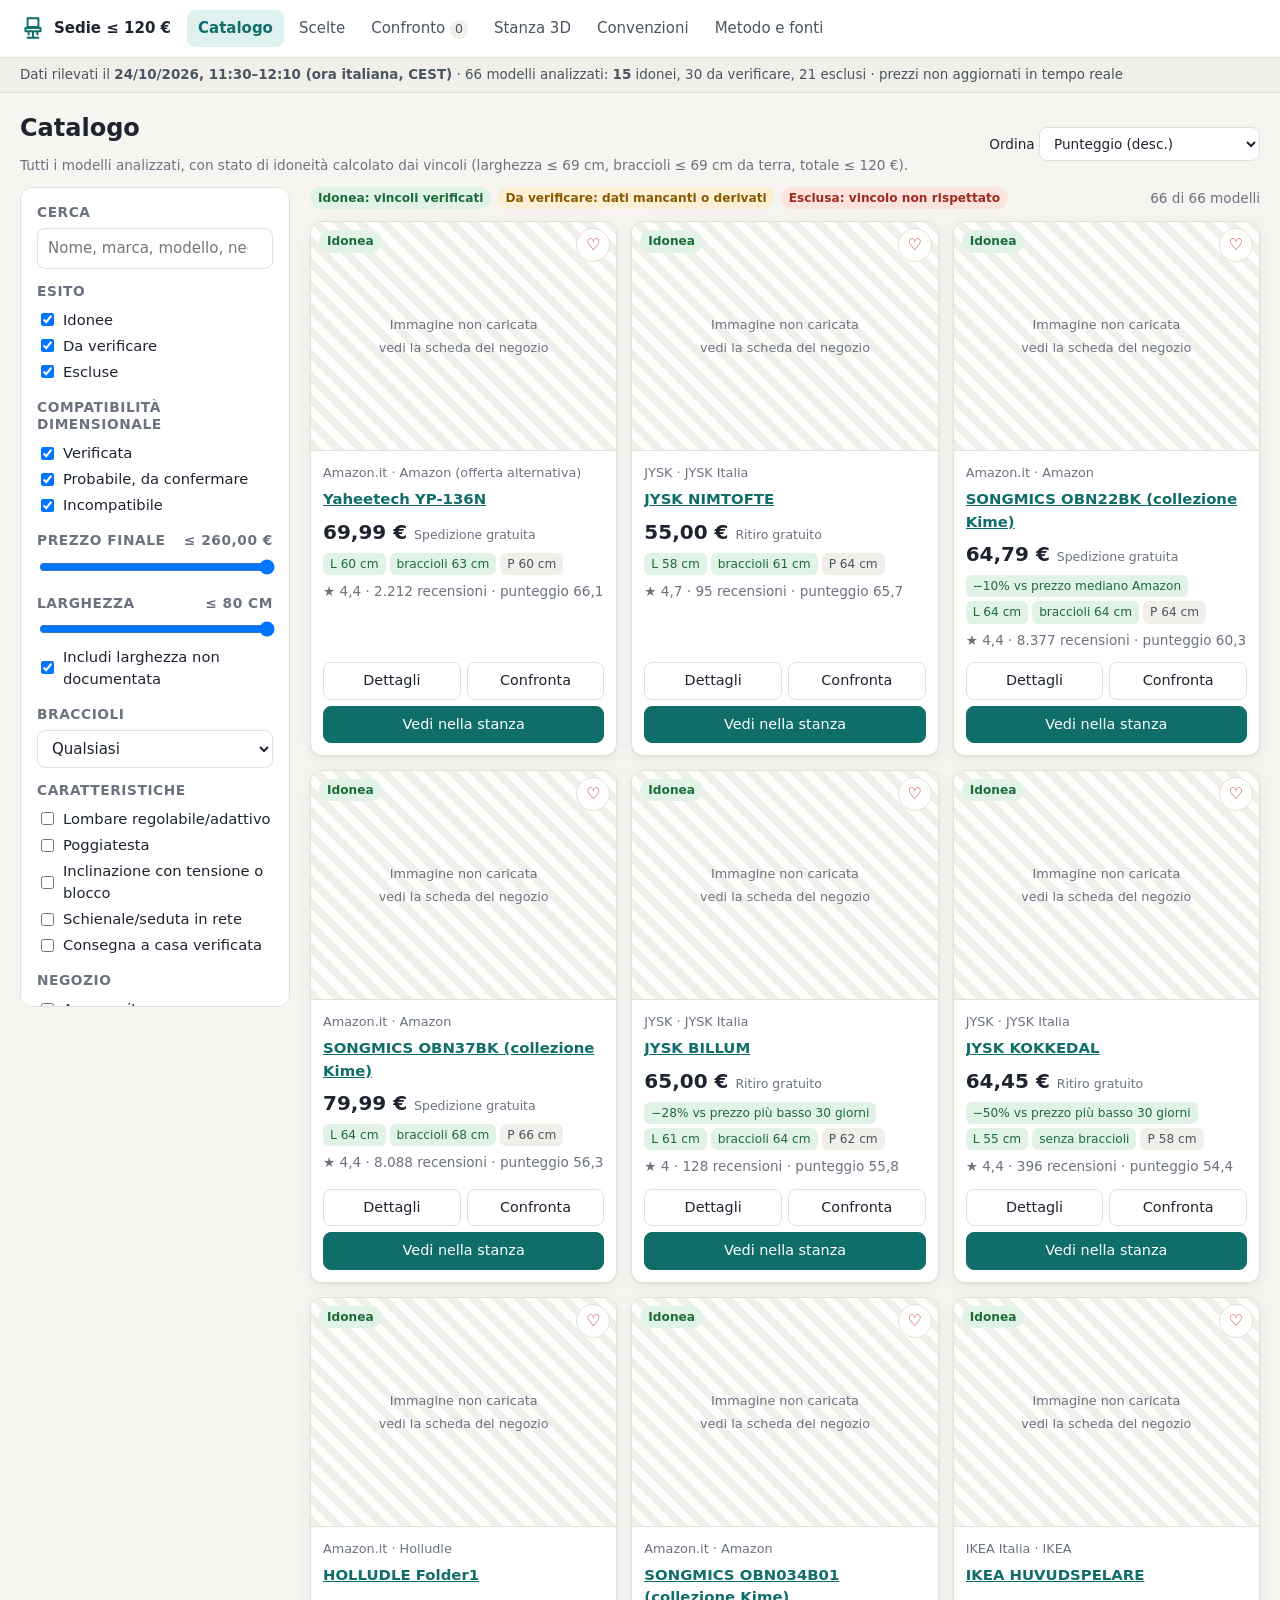
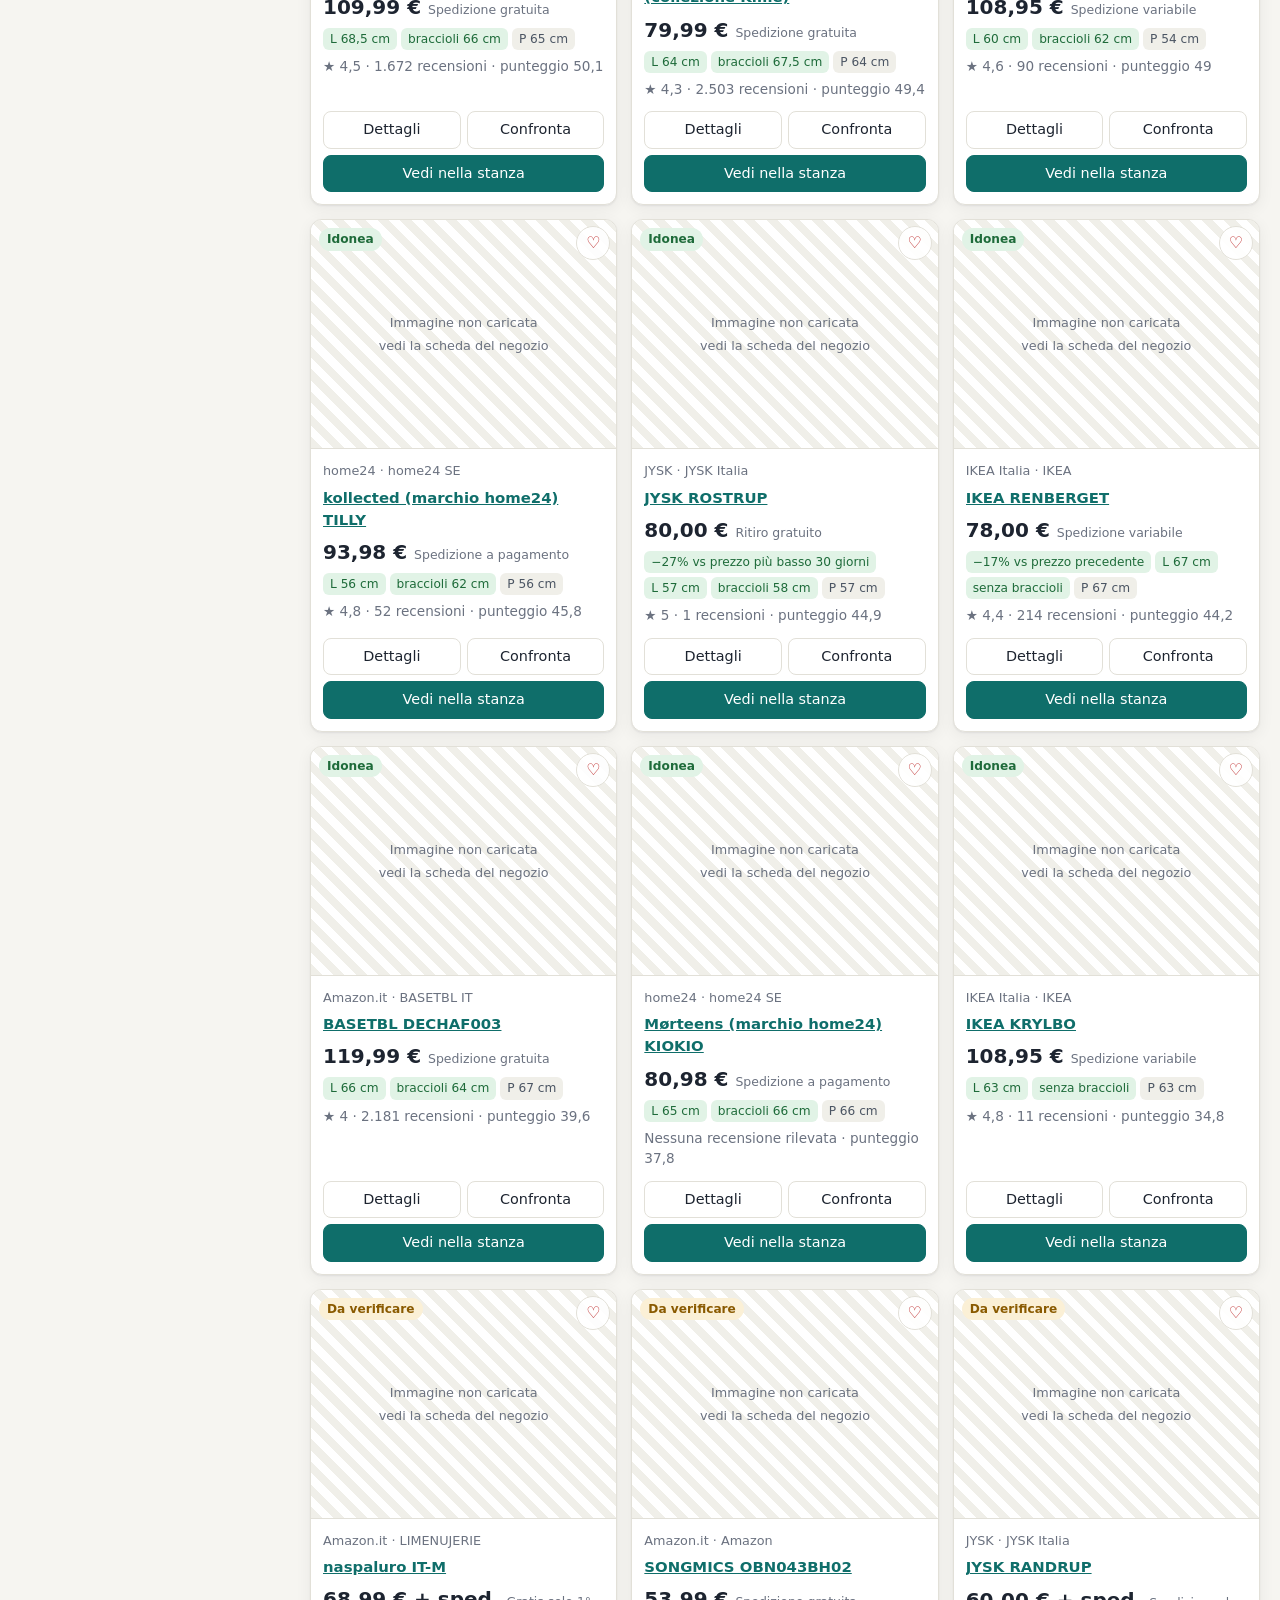
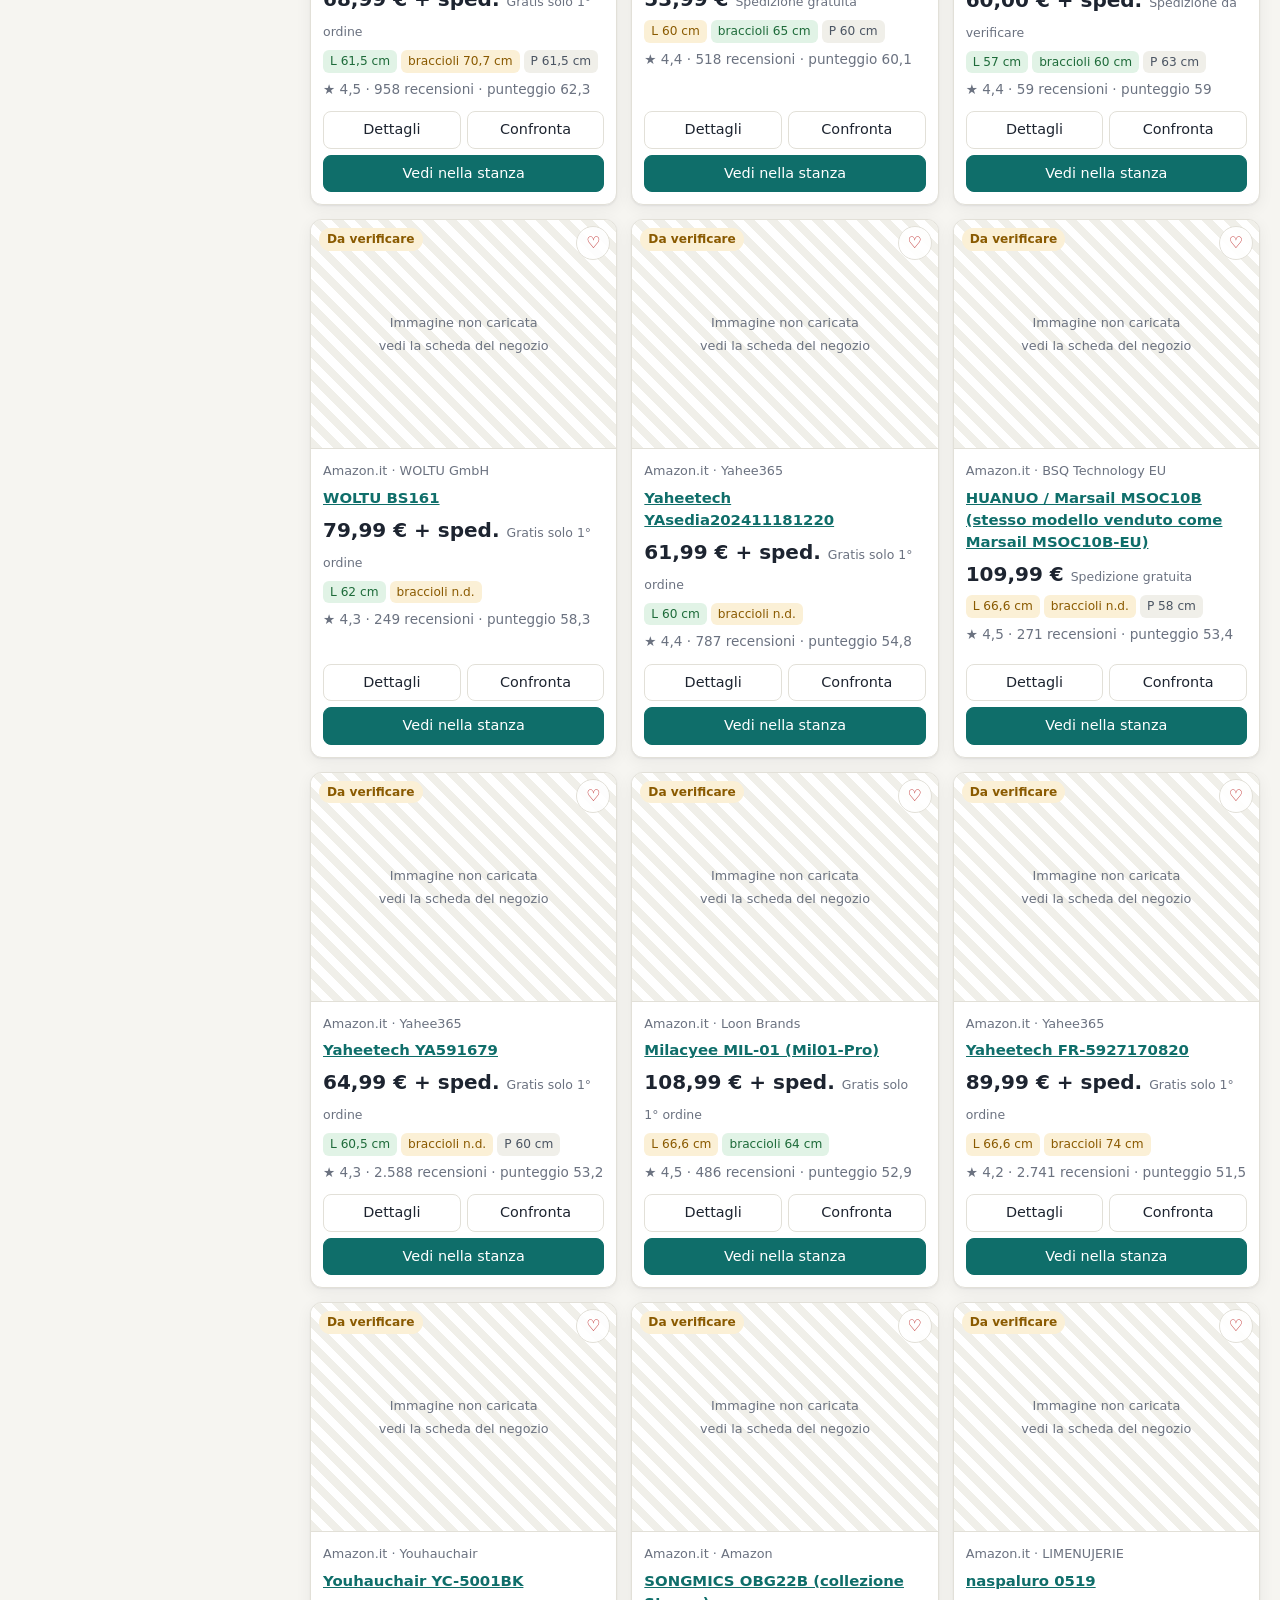
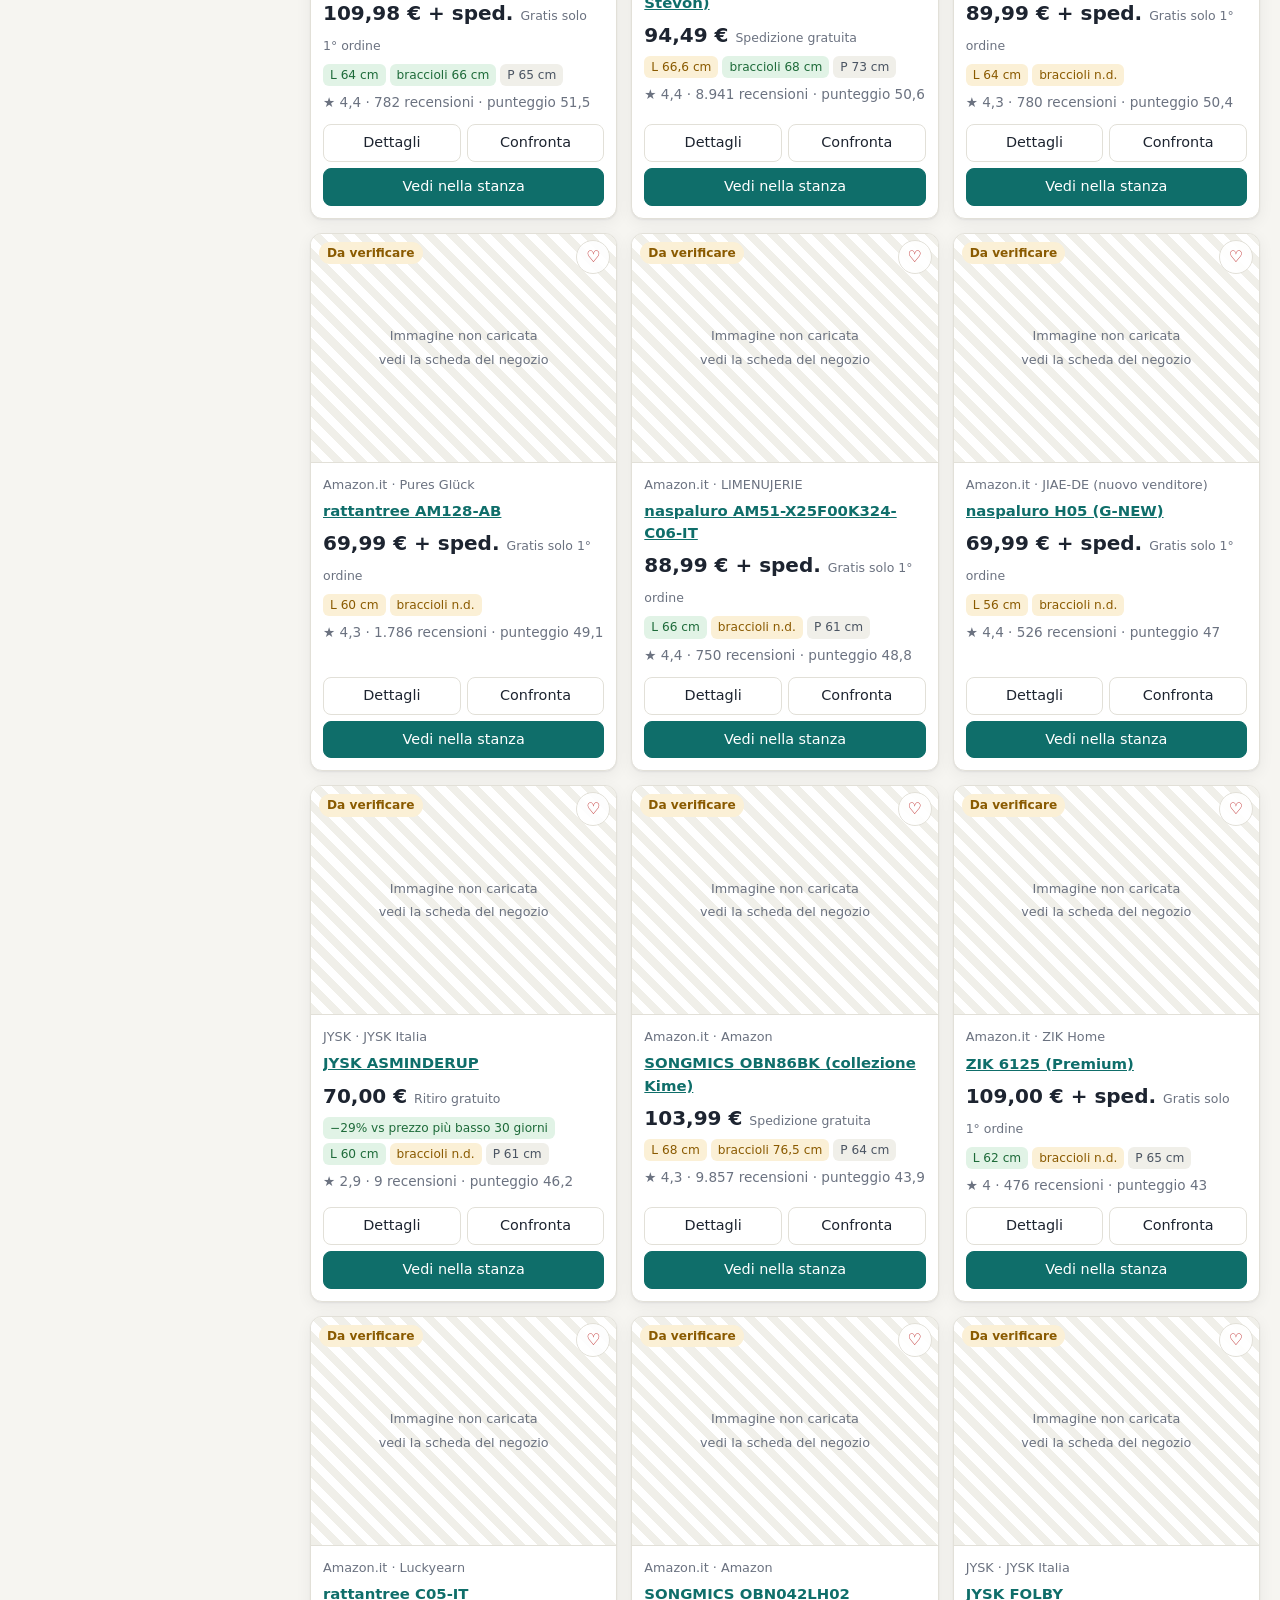
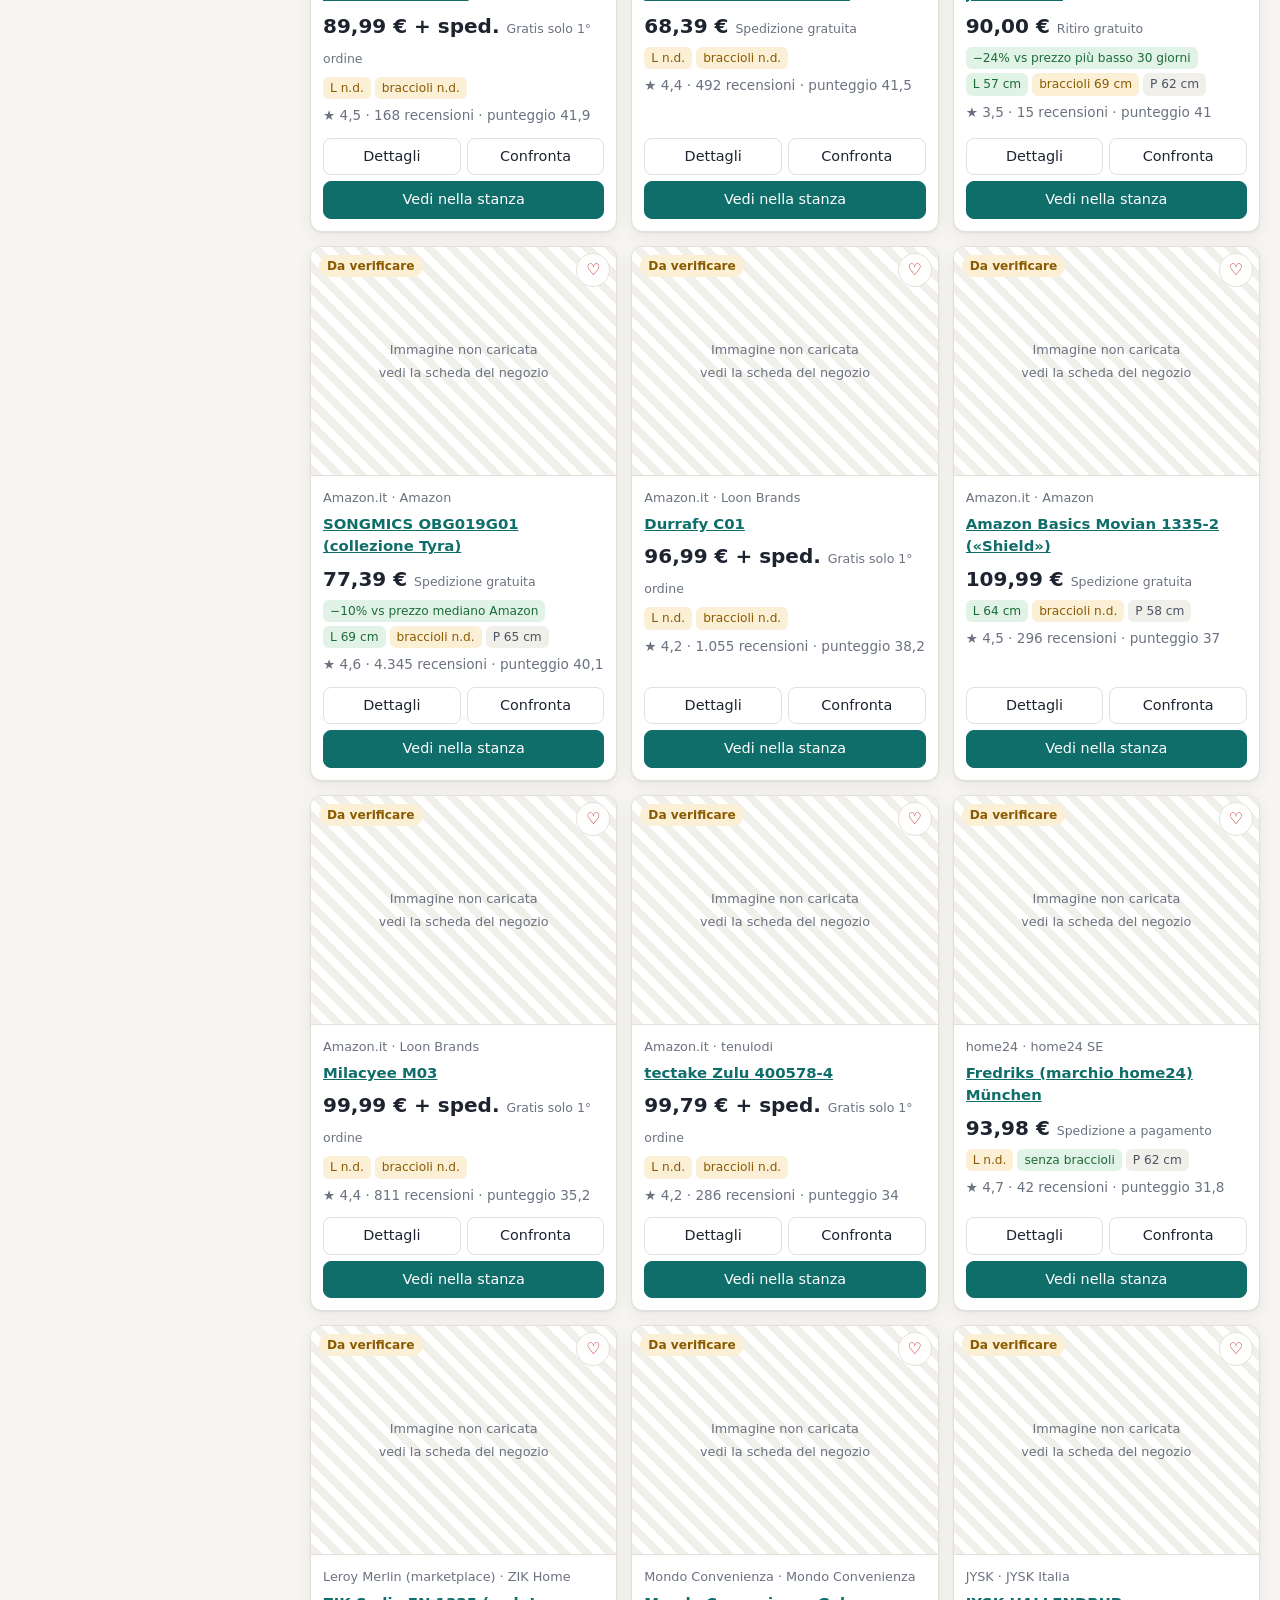
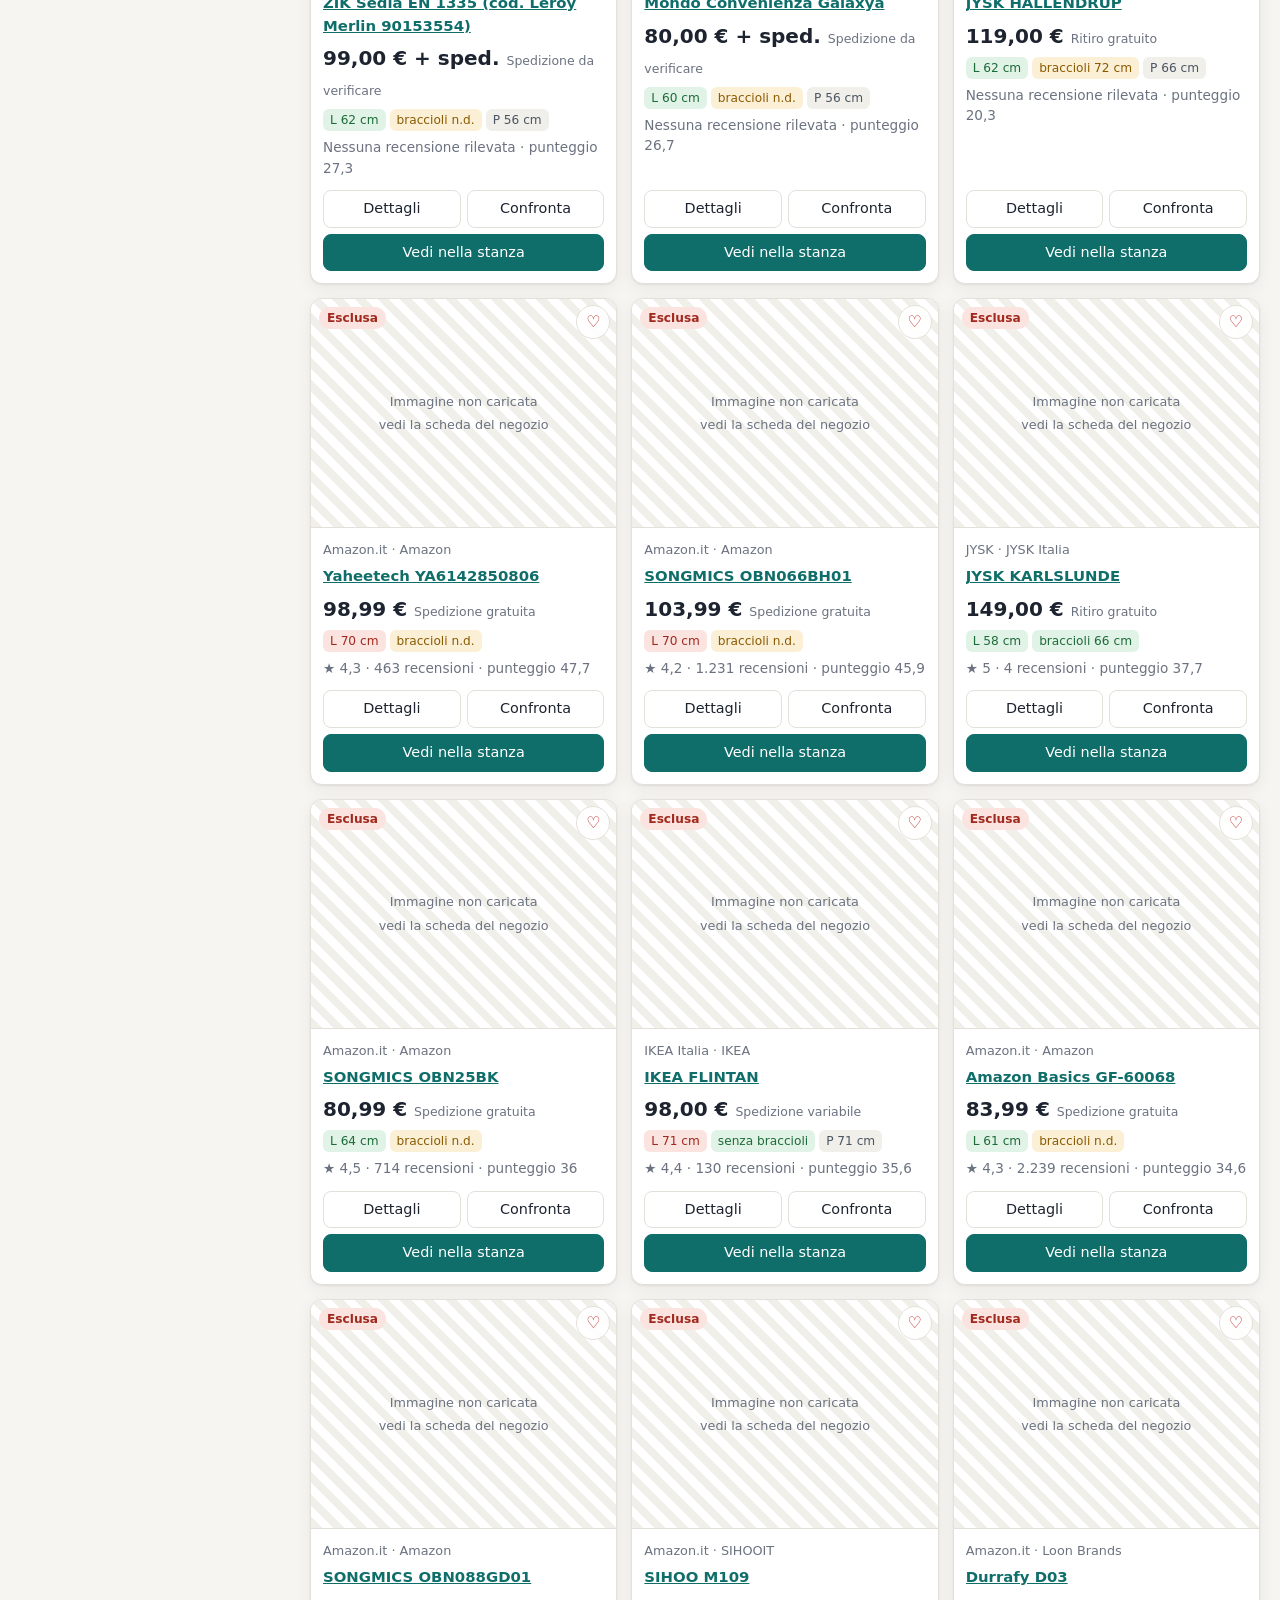
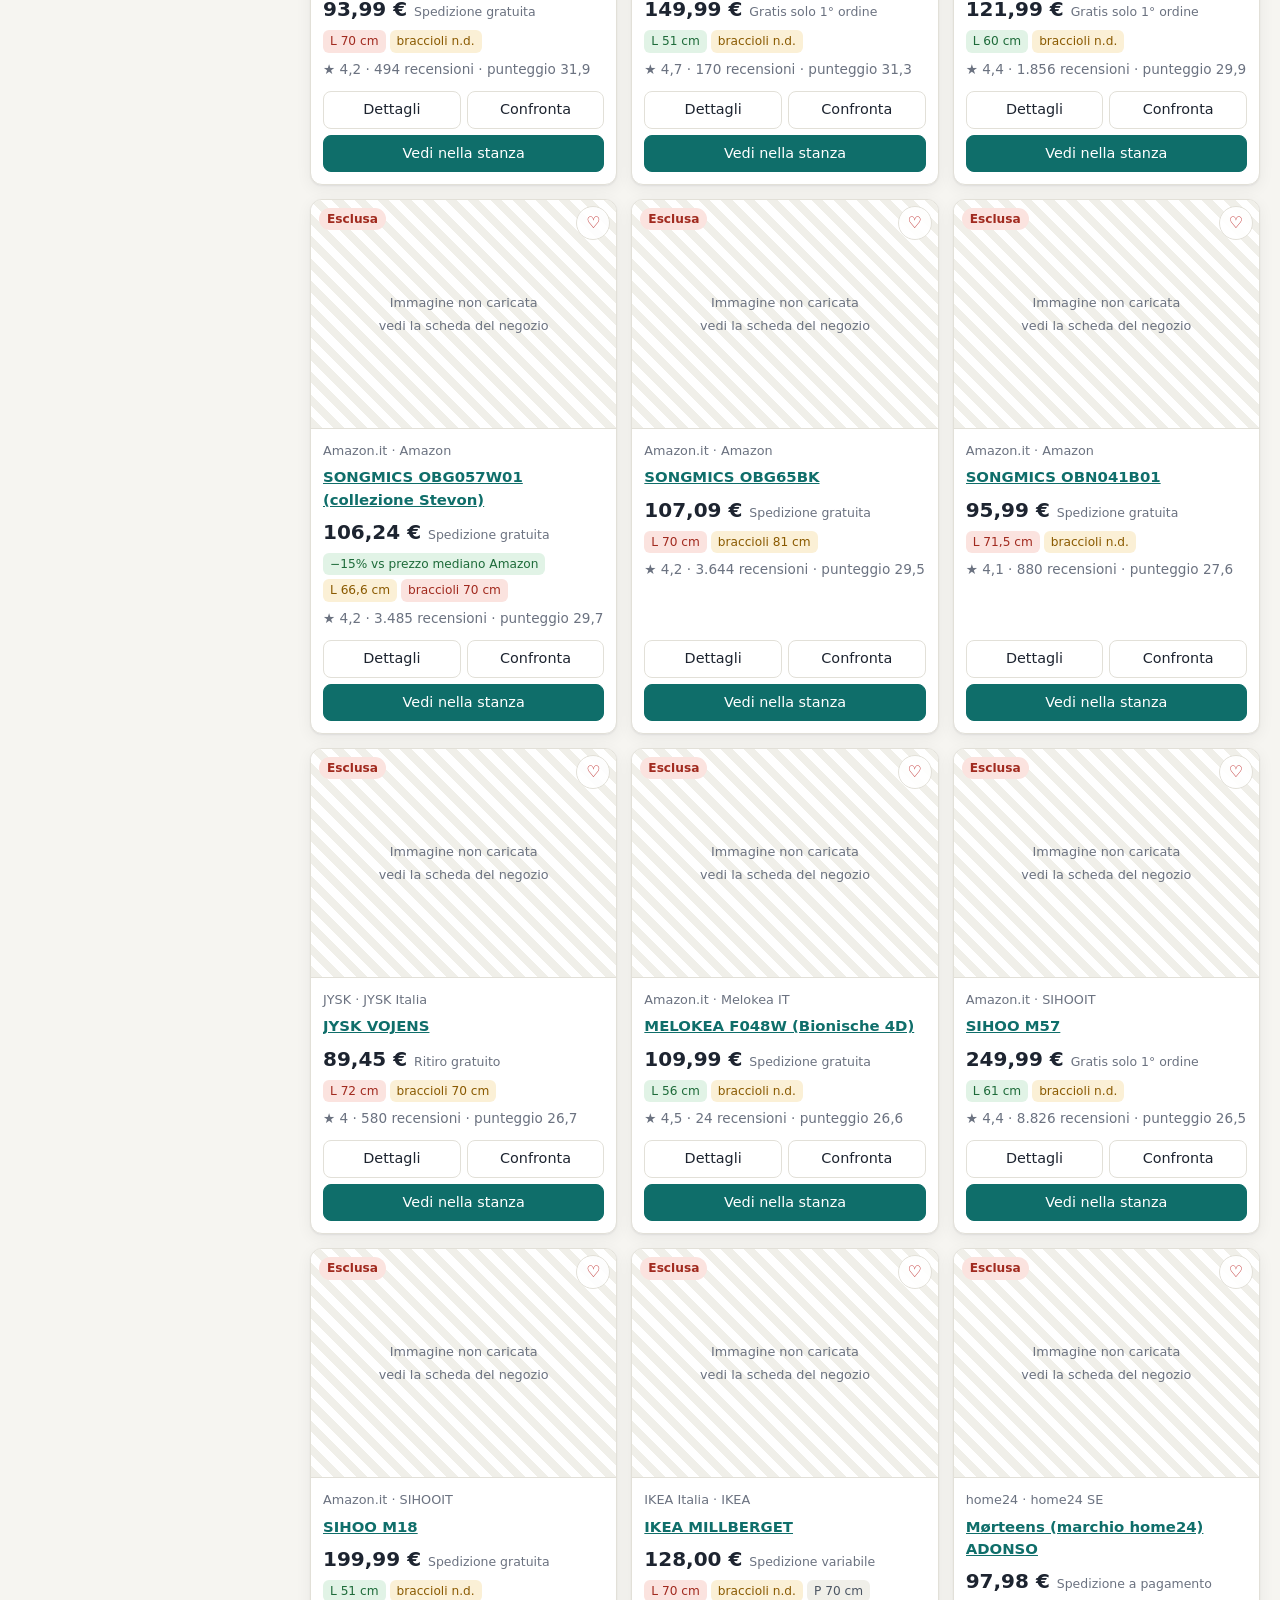
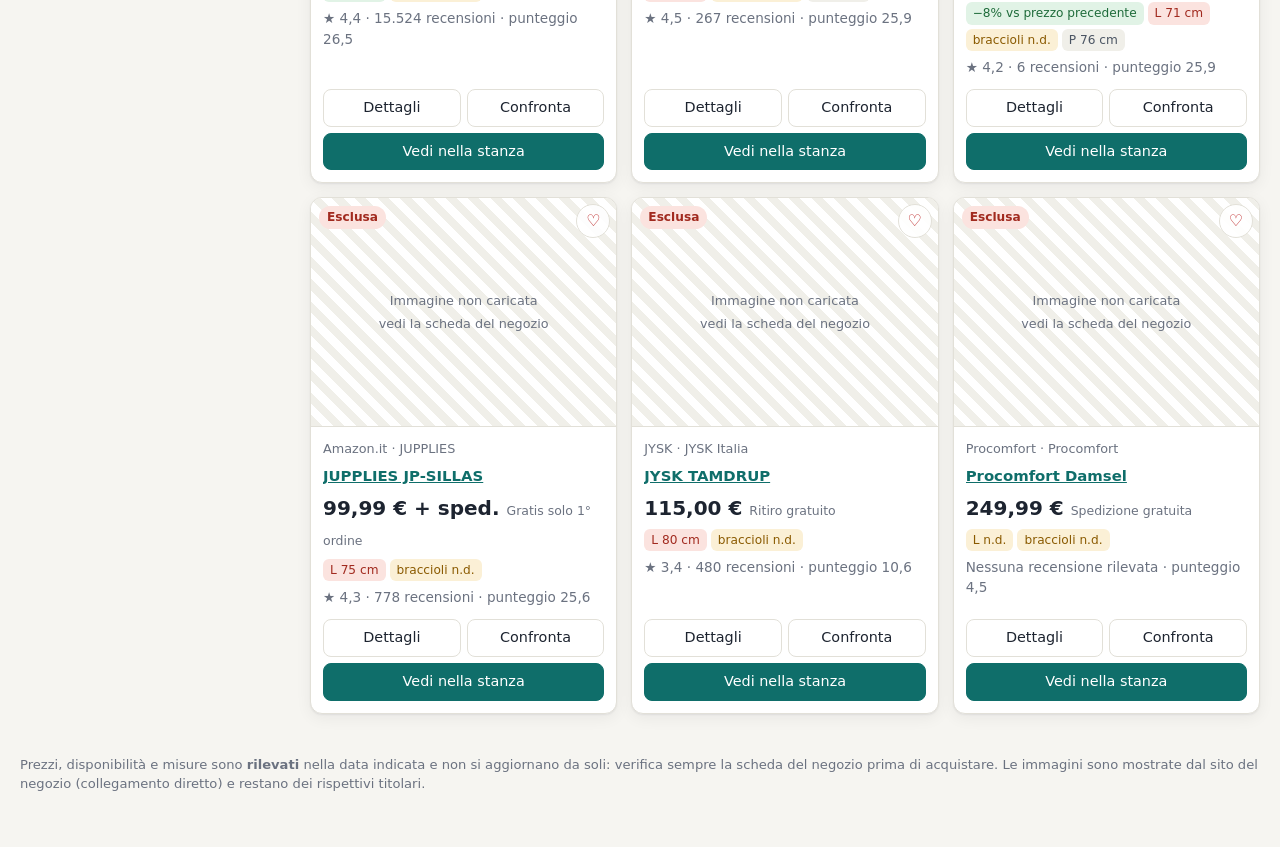
==== Sedie-120.html @ 0fab34e7 "Ricostruisce i sorgenti dal file unico Sedie-120.html Il repository era vuoto: codice (js/), dati (d" ====
<!doctype html>
<html lang="it">
<head>
  <meta charset="utf-8">
  <meta name="viewport" content="width=device-width, initial-scale=1">
  <title>Sedie entro 120 € — confronto e stanza 3D</title>
  <meta name="description" content="Catalogo verificato di sedie da lavoro entro 120 € con vincoli di ingombro, confronto e visualizzazione 3D della postazione.">
  <meta name="referrer" content="no-referrer">
  <style>
:root {
  --bg: #f6f5f1;
  --surface: #ffffff;
  --surface-2: #f0efe9;
  --ink: #1d2430;
  --ink-2: #4b5563;
  --ink-3: #6b7280;
  --line: #e2e0d8;
  --accent: #0f6e6a;
  --accent-ink: #ffffff;
  --accent-soft: #dff1ef;
  --ok: #1e6b3a;
  --ok-soft: #e1f3e6;
  --warn: #8a5a00;
  --warn-soft: #fbf0d6;
  --bad: #a12a1f;
  --bad-soft: #fbe3df;
  --shadow: 0 1px 2px rgba(20, 24, 32, .06), 0 4px 16px rgba(20, 24, 32, .06);
  --radius: 12px;
  color-scheme: light;
}
@media (prefers-color-scheme: dark) {
  :root {
    --bg: #14171c; --surface: #1c2027; --surface-2: #232832; --ink: #e8eaee; --ink-2: #c3c8d1; --ink-3: #9aa1ad;
    --line: #2f3540; --accent: #3fb8b1; --accent-ink: #062523; --accent-soft: #163634;
    --ok: #6fd294; --ok-soft: #173826; --warn: #f0c060; --warn-soft: #3a2f14; --bad: #ff8a7a; --bad-soft: #3d1d19;
    --shadow: 0 1px 2px rgba(0,0,0,.3), 0 4px 16px rgba(0,0,0,.25);
    color-scheme: dark;
  }
}
* { box-sizing: border-box; }
html { -webkit-text-size-adjust: 100%; }
body { margin: 0; font: 15px/1.5 system-ui, -apple-system, "Segoe UI", Roboto, sans-serif; background: var(--bg); color: var(--ink); }
a { color: var(--accent); }
img { max-width: 100%; }
button, input, select { font: inherit; color: inherit; }
h1, h2, h3 { line-height: 1.25; margin: 0 0 .5em; }
h1 { font-size: 1.5rem; } h2 { font-size: 1.2rem; } h3 { font-size: 1.02rem; }
.muted { color: var(--ink-3); } .small { font-size: .85rem; } .nowrap { white-space: nowrap; }
.loading { padding: 40px; text-align: center; color: var(--ink-3); }

.topbar { position: sticky; top: 0; z-index: 30; display: flex; align-items: center; gap: 16px; padding: 10px 20px; background: var(--surface); border-bottom: 1px solid var(--line); }
.brand { display: flex; align-items: center; gap: 8px; font-weight: 700; color: var(--ink); text-decoration: none; white-space: nowrap; }
.brand svg { width: 26px; height: 26px; color: var(--accent); }
.mainnav { display: flex; gap: 4px; overflow-x: auto; scrollbar-width: none; }
.mainnav::-webkit-scrollbar { display: none; }
.mainnav a { padding: 7px 11px; border-radius: 8px; text-decoration: none; color: var(--ink-2); white-space: nowrap; }
.mainnav a.active { background: var(--accent-soft); color: var(--accent); font-weight: 600; }
.pill { display: inline-block; min-width: 1.4em; padding: 0 .4em; border-radius: 999px; background: var(--surface-2); font-size: .78rem; text-align: center; }
.databar { padding: 7px 20px; font-size: .84rem; color: var(--ink-2); background: var(--surface-2); border-bottom: 1px solid var(--line); }
main { max-width: 1320px; margin: 0 auto; padding: 20px; outline: none; }
.footer { max-width: 1320px; margin: 0 auto; padding: 8px 20px 40px; font-size: .82rem; color: var(--ink-3); }

.btn { display: inline-flex; align-items: center; justify-content: center; gap: 6px; padding: 7px 12px; border-radius: 8px; border: 1px solid var(--line); background: var(--surface); cursor: pointer; text-decoration: none; color: var(--ink); font-size: .9rem; min-height: 36px; }
.btn:hover { border-color: var(--ink-3); }
.btn.primary { background: var(--accent); color: var(--accent-ink); border-color: var(--accent); }
.btn.on { background: var(--accent-soft); color: var(--accent); border-color: var(--accent); }
.btn.icon { padding: 7px 9px; }
.btn[disabled] { opacity: .5; cursor: not-allowed; }
.btn-row { display: flex; flex-wrap: wrap; gap: 6px; }

.badge { display: inline-flex; align-items: center; gap: 4px; padding: 2px 8px; border-radius: 999px; font-size: .76rem; font-weight: 600; white-space: nowrap; }
.badge.idonea, .badge.ok, .badge.verificata { background: var(--ok-soft); color: var(--ok); }
.badge.da-verificare, .badge.warn, .badge.probabile { background: var(--warn-soft); color: var(--warn); }
.badge.esclusa, .badge.bad, .badge.incompatibile { background: var(--bad-soft); color: var(--bad); }
.badge.neutral { background: var(--surface-2); color: var(--ink-2); }

.card { background: var(--surface); border: 1px solid var(--line); border-radius: var(--radius); box-shadow: var(--shadow); }
.panel { background: var(--surface); border: 1px solid var(--line); border-radius: var(--radius); padding: 16px; }
.panel + .panel { margin-top: 14px; }

/* Catalogo */
.catalog { display: grid; grid-template-columns: 270px 1fr; gap: 20px; align-items: start; }
.filters { position: sticky; top: 64px; max-height: calc(100vh - 80px); overflow: auto; }
.filters h3 { margin-top: 14px; font-size: .86rem; text-transform: uppercase; letter-spacing: .04em; color: var(--ink-3); }
.filters h3:first-child { margin-top: 0; }
.filters label { display: flex; align-items: center; gap: 6px; padding: 2px 0; font-size: .92rem; cursor: pointer; }
.filters input[type=search], .filters select { width: 100%; padding: 8px 10px; border: 1px solid var(--line); border-radius: 8px; background: var(--surface); }
.filters input[type=range] { width: 100%; }
.filters .rangeval { float: right; font-weight: 600; }
.toolbar { display: flex; flex-wrap: wrap; gap: 10px; align-items: center; justify-content: space-between; margin-bottom: 12px; }
.toolbar select { padding: 7px 10px; border-radius: 8px; border: 1px solid var(--line); background: var(--surface); }
.legend { display: flex; flex-wrap: wrap; gap: 6px; }
.grid { display: grid; grid-template-columns: repeat(auto-fill, minmax(250px, 1fr)); gap: 14px; }
.chair-card { display: flex; flex-direction: column; overflow: hidden; }
.chair-card .thumb { position: relative; aspect-ratio: 4/3; background: #fff; display: flex; align-items: center; justify-content: center; border-bottom: 1px solid var(--line); }
.chair-card .thumb img { width: 100%; height: 100%; object-fit: contain; padding: 8px; }
.chair-card .thumb .badge { position: absolute; top: 8px; left: 8px; }
.chair-card .thumb .fav { position: absolute; top: 6px; right: 6px; background: rgba(255,255,255,.9); border: 1px solid var(--line); border-radius: 999px; width: 34px; height: 34px; cursor: pointer; font-size: 1rem; color: #b91c1c; }
.chair-card .body { padding: 12px; display: flex; flex-direction: column; gap: 6px; flex: 1; }
.chair-card .name { font-weight: 600; font-size: .93rem; display: -webkit-box; -webkit-line-clamp: 3; -webkit-box-orient: vertical; overflow: hidden; }
.chair-card .store { font-size: .8rem; color: var(--ink-3); }
.price { font-size: 1.25rem; font-weight: 700; }
.price small { font-size: .78rem; font-weight: 500; color: var(--ink-3); }
.chips { display: flex; flex-wrap: wrap; gap: 4px; }
.chip { font-size: .76rem; padding: 2px 7px; border-radius: 6px; background: var(--surface-2); color: var(--ink-2); white-space: nowrap; }
.chip.ok { background: var(--ok-soft); color: var(--ok); } .chip.warn { background: var(--warn-soft); color: var(--warn); } .chip.bad { background: var(--bad-soft); color: var(--bad); }
.chair-card .actions { margin-top: auto; padding-top: 6px; display: grid; grid-template-columns: 1fr 1fr; gap: 6px; }
.placeholder-img { width: 100%; height: 100%; display: flex; flex-direction: column; align-items: center; justify-content: center; gap: 4px; color: var(--ink-3); font-size: .8rem; text-align: center; padding: 10px; background: repeating-linear-gradient(45deg, var(--surface-2), var(--surface-2) 8px, var(--surface) 8px, var(--surface) 16px); }
.empty { padding: 40px; text-align: center; color: var(--ink-3); }
.filter-toggle { display: none; }

/* Scheda */
.detail { display: grid; grid-template-columns: 360px 1fr; gap: 20px; align-items: start; }
.detail .hero { background: #fff; border-radius: var(--radius); border: 1px solid var(--line); aspect-ratio: 1; display: flex; align-items: center; justify-content: center; overflow: hidden; }
.detail .hero img { width: 100%; height: 100%; object-fit: contain; padding: 14px; }
.kv { display: grid; grid-template-columns: minmax(130px, 38%) 1fr; gap: 6px 14px; margin: 0; }
.kv dt { color: var(--ink-3); font-size: .88rem; }
.kv dd { margin: 0; }
.calc { font-size: .84rem; color: var(--ink-2); background: var(--surface-2); padding: 6px 8px; border-radius: 6px; margin-top: 4px; }
ul.tight { margin: 4px 0; padding-left: 18px; } ul.tight li { margin: 2px 0; }
.two { display: grid; grid-template-columns: 1fr 1fr; gap: 14px; }
.breadcrumb { margin-bottom: 10px; font-size: .9rem; }

/* Confronto */
.compare-wrap { overflow-x: auto; }
table.compare { border-collapse: collapse; width: 100%; min-width: 640px; background: var(--surface); border-radius: var(--radius); overflow: hidden; }
table.compare th, table.compare td { border-bottom: 1px solid var(--line); padding: 8px 10px; text-align: left; vertical-align: top; font-size: .9rem; }
table.compare th { width: 170px; color: var(--ink-3); font-weight: 500; background: var(--surface-2); position: sticky; left: 0; }
table.compare td.best { background: var(--ok-soft); font-weight: 600; }
table.compare img { height: 110px; object-fit: contain; background: #fff; border-radius: 8px; }

/* Scelte */
.picks { display: grid; grid-template-columns: repeat(auto-fill, minmax(300px, 1fr)); gap: 14px; }
.pick { padding: 14px; display: flex; gap: 12px; }
.pick img, .pick .placeholder-img { width: 96px; height: 96px; object-fit: contain; background: #fff; border-radius: 8px; flex: none; }
.pick .kicker { font-size: .78rem; text-transform: uppercase; letter-spacing: .05em; color: var(--accent); font-weight: 700; }

/* Metodo */
.weights label { display: grid; grid-template-columns: 1fr 160px 36px; align-items: center; gap: 10px; padding: 4px 0; }
.prose { max-width: 860px; }
.prose p, .prose li { color: var(--ink-2); }

/* Stanza */
.room { display: grid; grid-template-columns: 1fr 340px; gap: 16px; align-items: start; }
.viewer { position: relative; background: var(--surface); border: 1px solid var(--line); border-radius: var(--radius); overflow: hidden; height: min(72vh, 680px); }
.viewer canvas { display: block; }
.viewbar { margin-bottom: 8px; }
.chairpick { flex: 1 1 320px; min-width: 0; max-width: 520px; }
.chairpick select { display: block; width: 100%; max-width: 100%; padding: 8px; border-radius: 8px; border: 1px solid var(--line); background: var(--surface); margin-top: 2px; }
.viewer .label3d { font: 600 12px/1.2 system-ui, sans-serif; color: #102a43; background: rgba(255,255,255,.88); border: 1px solid #c9d2dc; padding: 2px 6px; border-radius: 6px; white-space: nowrap; pointer-events: none; }
.viewer .label3d.bad { color: #a12a1f; border-color: #e7a59c; }
.viewer .label3d.ok { color: #1e6b3a; border-color: #9fd3b1; }
.controls .row { display: grid; grid-template-columns: 1fr auto; align-items: center; gap: 4px 8px; margin: 8px 0; }
.controls .row input[type=range] { grid-column: 1 / -1; width: 100%; }
.controls select { width: 100%; padding: 8px; border-radius: 8px; border: 1px solid var(--line); background: var(--surface); }
.checks { list-style: none; padding: 0; margin: 6px 0; }
.checks li { padding: 6px 8px; border-radius: 8px; margin: 4px 0; font-size: .88rem; }
.checks li.ok { background: var(--ok-soft); } .checks li.ko { background: var(--bad-soft); } .checks li.warn { background: var(--warn-soft); }
.tag { font-size: .7rem; padding: 1px 6px; border-radius: 6px; background: var(--surface-2); color: var(--ink-3); margin-left: 6px; }
.tag.fornito { background: var(--ok-soft); color: var(--ok); } .tag.derivato { background: var(--accent-soft); color: var(--accent); } .tag.stimato, .tag.ipotesi { background: var(--warn-soft); color: var(--warn); }
.param { display: grid; grid-template-columns: 1fr 74px; gap: 6px; align-items: center; margin: 6px 0; font-size: .86rem; }
.param input { width: 100%; padding: 4px 6px; border: 1px solid var(--line); border-radius: 6px; background: var(--surface); }
details > summary { cursor: pointer; font-weight: 600; }
svg.schema { width: 100%; height: auto; max-height: 100%; background: #fbfaf7; border-radius: 8px; }

@media (max-width: 980px) {
  .catalog { grid-template-columns: 1fr; }
  .filters { position: static; max-height: none; display: none; }
  .filters.open { display: block; }
  .filter-toggle { display: inline-flex; }
  .detail { grid-template-columns: 1fr; }
  .detail .hero { max-width: 420px; }
  .room { grid-template-columns: 1fr; }
  .viewer { height: 58vh; }
}
@media (max-width: 640px) {
  .viewbar .btn { padding: 5px 9px; min-height: 32px; font-size: .84rem; }
  main { padding: 14px 16px; }
  .topbar { flex-direction: column; align-items: stretch; gap: 6px; padding: 8px 16px; }
  .databar { padding: 6px 16px; }
  .two { grid-template-columns: 1fr; }
  .grid { grid-template-columns: 1fr 1fr; gap: 10px; }
  .chair-card .actions { grid-template-columns: 1fr; }
  .weights label { grid-template-columns: 1fr 1fr 32px; }
  .kv { grid-template-columns: 1fr; gap: 0 0; } .kv dt { margin-top: 6px; }
}
@media (max-width: 420px) { .grid { grid-template-columns: 1fr; } }

</style>
  <script type="importmap">{"imports": {"@app/js/data.js": "[data-uri]", "@app/js/logic/compat.js": "[data-uri]", "@app/js/logic/format.js": "[data-uri]", "@app/js/logic/geometry.js": "[data-uri]", "@app/js/logic/giftcard.js": "[data-uri]", "@app/js/logic/score.js": "[data-uri]", "@app/js/main.js": "[data-uri]", "@app/js/state.js": "[data-uri]", "@app/js/three/scene3d.js": "[data-uri]", "@app/js/ui/catalog.js": "[data-uri]", "@app/js/ui/compare.js": "[data-uri]", "@app/js/ui/conventions.js": "[data-uri]", "@app/js/ui/detail.js": "[data-uri]", "@app/js/ui/dom.js": "[data-uri]", "@app/js/ui/method.js": "[data-uri]", "@app/js/ui/picks.js": "[data-uri]", "@app/js/ui/room.js": "[data-uri]", "@app/js/ui/schematic.js": "[data-uri]", "three": "[data-uri]", "three/addons/OrbitControls.js": "[data-uri]", "three/addons/CSS2DRenderer.js": "[data-uri]"}}</script>
</head>
<body>
  <header class="topbar">
    <a class="brand" href="#/catalogo" aria-label="Catalogo">
      <svg viewBox="0 0 24 24" aria-hidden="true"><path d="M7 3h10v8H7zM5 12h14v3H5zM8 15v3M16 15v3M12 15v5M7 21h10" fill="none" stroke="currentColor" stroke-width="1.8" stroke-linecap="round" stroke-linejoin="round"/></svg>
      <span>Sedie ≤ 120 €</span>
    </a>
    <nav class="mainnav" aria-label="Sezioni">
      <a href="#/catalogo" data-route="catalogo">Catalogo</a>
      <a href="#/scelte" data-route="scelte">Scelte</a>
      <a href="#/confronto" data-route="confronto">Confronto <span class="pill" id="cmp-count">0</span></a>
      <a href="#/stanza" data-route="stanza">Stanza 3D</a>
      <a href="#/convenzioni" data-route="convenzioni">Convenzioni</a>
      <a href="#/metodo" data-route="metodo">Metodo e fonti</a>
    </nav>
  </header>
  <div class="databar" id="databar" role="note"></div>
  <main id="app" tabindex="-1"><p class="loading">Caricamento dei dati…</p></main>
  <footer class="footer">
    <p>Prezzi, disponibilità e misure sono <strong>rilevati</strong> nella data indicata e non si aggiornano da soli: verifica sempre la scheda del negozio prima di acquistare. Le immagini sono mostrate dal sito del negozio (collegamento diretto) e restano dei rispettivi titolari.</p>
  </footer>
  <script>window.__SEDIE_DATA__ = {"catalog": {"title": "Sedie da lavoro entro 120 € — dataset rilevato", "checkedDate": "2026-10-24", "checkWindow": "24/10/2026, 11:30–12:10 (ora italiana, CEST)", "currency": "EUR", "budgetEur": 120, "constraints": {"maxWidthCm": 69, "maxArmHeightCm": 69, "spaceBehindTableCm": 90, "notes": "Vincoli forniti dall'utente. La larghezza include braccioli e base; l'altezza braccioli è da terra nella configurazione in cui la sedia entra sotto il tavolo."}, "files": ["sources/amazon.json", "sources/ikea.json", "sources/jysk.json", "sources/home24.json", "sources/altri.json"], "stores": {"Amazon.it": {"shipping": "Offerte vendute o spedite da Amazon: «Consegna GRATUITA» mostrata in pagina. Offerte di venditori terzi spedite dal venditore: «Consegna GRATUITA … sul tuo primo ordine» (sessione non autenticata); il costo per ordini successivi non è visibile.", "returns": "Offerte Amazon: «Restituibile entro 30 giorni dal ricevimento». Venditori terzi: politica da verificare in scheda.", "priceRefs": "Il prezzo barrato può essere «Prezzo consigliato» (indicato dal produttore/venditore) o «Prezzo mediano» (mediana dei prezzi pagati su Amazon.it esclusi i periodi promozionali)."}, "IKEA Italia": {"shipping": "Pacchi leggeri: 5 € (oltre 59 €: 1 € per soci IKEA Family, 5 € prezzo normale), solo per prodotti compatibili (≤30 kg, colli <25 kg; compatibilità verificabile nel carrello). Consegna al piano strada fino a 190 €: 29 € (19 € soci Family).", "returns": "365 giorni (campo returnPolicy della scheda prodotto)."}, "JYSK": {"shipping": "Click & Collect gratuito (prenotazione pronta in 30 minuti). Costo della consegna a domicilio non pubblicato in scheda («+ eventuali costi di spedizione»): da verificare nel carrello.", "returns": "«Resi illimitati — senza limiti di tempo, in qualsiasi negozio JYSK» (dichiarato in scheda)."}, "home24": {"shipping": "Spedizione pacchi 5,99 €; merci ingombranti 9,99 €; trasporto mobili 39,99 € (tariffe mostrate inserendo il CAP di riferimento 50122: verificare con il proprio CAP). I costi di spedizione sono calcolati prima degli sconti.", "returns": "Diritto di reso entro 30 giorni, reso gratuito (dichiarato in scheda)."}, "Leroy Merlin": {"shipping": "Prodotti del marketplace spediti dal venditore partner; costi variabili (in alcune schede «a domicilio da 29,99–34,99 €»). Ritiro e reso in negozio non disponibili per il marketplace.", "returns": "Per il marketplace valgono le condizioni del venditore."}, "Mondo Convenienza": {"shipping": "Costo e disponibilità calcolati solo inserendo il CAP: non verificati.", "returns": "Non verificato."}, "Procomfort": {"shipping": "Spedizione gratuita al piano strada per importi superiori a 49,99 €.", "returns": "Pagina «reso gratuito» presente sul sito (non approfondita: prodotti fuori budget)."}}, "legal": "Per acquisti da consumatore si applica la garanzia legale di conformità di 24 mesi (Codice del Consumo) indipendentemente dalla garanzia commerciale dichiarata dal venditore."}, "conventions": {"checked": "2026-10-24", "source": "Screenshot del portale convenzioni aziendali fornito dall'utente; condizioni verificate sui siti pubblici dei negozi dove possibile.", "items": [{"id": "home24-giftcard", "name": "home24 Gift Cards", "portalValue": "12,5% di sconto", "status": "da-verificare", "pertinent": true, "summary": "Utile solo per le sedie vendute e spedite da home24 (es. KIOKIO, TILLY, München). Lo sconto riguarda l'acquisto della carta regalo tramite il portale: l'esborso reale dipende dai tagli acquistabili.", "verifiedFacts": ["Valida 3 anni dall'attivazione (FAQ home24).", "Valida per i prodotti venduti e spediti da home24; non per il marketplace estero.", "Copre anche le spese di spedizione.", "Cumulabile con altri codici sconto e buoni promozionali, ma un solo codice sconto per ordine.", "Nessun rimborso in contanti; in caso di reso viene emessa una nuova carta regalo per la quota pagata con carta.", "Sul sito home24: tagli 15/25/50/100/150/250 € oppure importo libero 5–250 €; massimo 250 € per ordine di carte elettroniche."], "userMustCheck": ["Tagli o importi acquistabili tramite il portale aziendale (importo libero o tagli fissi).", "Se il 12,5% si applica al valore facciale e se ci sono commissioni o costi di emissione.", "Tempi di consegna del codice e scadenza della carta acquistata tramite portale."], "giftCard": {"rate": 0.125, "denominations": [15, 25, 50, 100, 150, 250], "customMin": 5, "customMax": 250}, "sources": [{"label": "FAQ home24 — buoni e carte regalo", "url": "https://www.home24.help/it_IT/pagamenti-buoni-sconto-offerte"}, {"label": "Carte regalo home24", "url": "https://www.home24.it/carte-regalo/"}]}, {"id": "home24-code", "name": "home24", "portalValue": "«< 18%» di sconto", "status": "da-verificare", "pertinent": true, "summary": "La dicitura «< 18%» indica uno sconto fino al 18%, non uno sconto fisso. Le condizioni (prodotti ammessi, minimi, scadenza) sono visibili solo nel portale: NON è stato applicato a nessun prezzo.", "verifiedFacts": ["Su home24 si può usare un solo codice sconto per ordine.", "I coupon prodotto pubblici (es. −14% sulla München) «non possono essere combinati con codici sconto per lo stesso prodotto».", "I costi di spedizione sono calcolati prima dell'applicazione degli sconti."], "userMustCheck": ["Percentuale effettiva sulle sedie da ufficio e categorie escluse.", "Importo minimo d'ordine e scadenza.", "Cumulabilità con gift card (prevista in generale da home24) e con i coupon prodotto (esclusa per lo stesso prodotto)."], "sources": [{"label": "Codici sconto home24", "url": "https://www.home24.it/codici-sconto/"}]}, {"id": "procomfort", "name": "Procomfort", "portalValue": "10% di sconto", "status": "non-utile", "pertinent": false, "summary": "Il prodotto meno caro del negozio online è la poltroncina Damsel a 249,99 € (224,99 € con il 10%); le poltrone ergonomiche partono da 679,99 €. Fuori budget anche con la convenzione.", "sources": [{"label": "Catalogo Procomfort ordinato per prezzo", "url": "https://shop.procomfort.it/ergonomiche?order=product.price.asc"}]}, {"id": "veneta-cucine", "name": "Veneta Cucine by Bellosi Group", "portalValue": "30% di sconto", "status": "non-pertinente", "pertinent": false, "summary": "Produttore di cucine: nessuna sedia da lavoro individuata. Catalogo non approfondito."}, {"id": "novamobili", "name": "Novamobili by Bellosi Group", "portalValue": "30% di sconto", "status": "non-pertinente", "pertinent": false, "summary": "Arredamento (camere, living): nessuna sedia da ufficio entro budget individuata. Catalogo non approfondito."}, {"id": "deeva", "name": "Deeva (Lombardia, Piemonte)", "portalValue": "10% di sconto", "status": "non-pertinente", "pertinent": false, "summary": "Servizi di parrucchiere a domicilio: non pertinente."}], "publicPromos": [{"store": "Amazon.it", "label": "Coupon in scheda (es. −20% Yaheetech YP-136N, −25% YA591679, −15 € Milacyee)", "status": "pubblicizzato", "note": "Applicati al checkout salvo esaurimento; non verificati in cassa e quindi non usati nei totali."}, {"store": "home24", "label": "Coupon −14% «Offerte autunnali» sulla München", "status": "pubblicizzato", "note": "Condizioni lette in pagina (fino al 29/10/2026, non combinabile con codici per lo stesso prodotto); applicazione nel carrello non verificata."}, {"store": "home24", "label": "Iscrizione newsletter −5%", "status": "non-verificato", "note": "Richiede iscrizione; valido 6 settimane, solo prodotti venduti e spediti da home24, non cumulabile, non applicabile alla spedizione."}, {"store": "home24", "label": "App −20 €", "status": "non-applicabile", "note": "Minimo d'acquisto 150 €."}, {"store": "JYSK", "label": "Buono 10 € con iscrizione alle comunicazioni di marketing", "status": "non-verificato", "note": "Da usare in negozio con spesa minima 50 €; richiede consenso marketing."}, {"store": "JYSK", "label": "Prezzi in offerta (es. BILLUM 65 € invece di 89,95 €)", "status": "verificato", "note": "Prezzo già scontato in scheda con indicazione del prezzo più basso degli ultimi 30 giorni."}, {"store": "Leroy Merlin", "label": "App −10% «Homy Privato» fino al 27/10", "status": "non-applicabile", "note": "Su selezione di prodotti venduti da Leroy Merlin oltre 159 €; le sedie trovate sono del marketplace."}, {"store": "IKEA", "label": "Buoni IKEA Family (10/25/50 €)", "status": "non-verificato", "note": "Richiedono iscrizione e accesso; soglie e condizioni non verificate."}]}, "room": {"description": "Postazione ricostruita in modo parametrico dalle foto e dalle misure fornite. Origine: centro del bordo del tavolo dal lato in cui ci si siede. Asse z verso il muro alle spalle, asse x verso destra stando seduti.", "params": {"spaceBehindCm": {"v": 90, "status": "fornito", "label": "Spazio tra bordo tavolo e muro alle spalle"}, "legClearCm": {"v": 69, "status": "derivato", "label": "Luce libera tra le gambe del tavolo", "note": "Assunta pari al vincolo di larghezza fornito (69 cm)."}, "apronBottomCm": {"v": 69, "status": "derivato", "label": "Altezza libera sotto il piano/telaio", "note": "Assunta pari al vincolo sui braccioli fornito (69 cm)."}, "tableHeightCm": {"v": 75, "status": "stimato", "label": "Altezza del piano", "note": "Valore tipico; non misurato."}, "legSizeCm": {"v": 5, "status": "stimato", "label": "Sezione gambe del tavolo", "note": "Stimata dalle foto."}, "tableLengthCm": {"v": 120, "status": "stimato", "label": "Profondità del tavolo (dal lato seduta)", "note": "Stimata dalle foto."}, "sideWallGapCm": {"v": 15, "status": "stimato", "label": "Distanza tra tavolo e parete con termosifone (a sinistra)", "note": "Stimata dalle foto."}, "peninsulaHeightCm": {"v": 92, "status": "stimato", "label": "Altezza della penisola alle spalle", "note": "Stimata dalle foto."}, "insertUnderTableCm": {"v": 10, "status": "ipotesi", "label": "Quanto la sedia entra sotto il piano in posizione di lavoro", "note": "Ipotesi di lavoro modificabile."}, "standUpClearanceCm": {"v": 25, "status": "ipotesi", "label": "Arretramento necessario per alzarsi", "note": "Ipotesi di lavoro modificabile."}, "tableShiftCm": {"v": 0, "status": "scelta", "label": "Spostamento del tavolo verso l'interno (lontano dal muro)", "note": "Puoi spostare il tavolo per guadagnare spazio."}}, "photosNote": "Le foto della stanza non sono incluse nell'app né caricate su servizi esterni: sono state usate solo per stimare la disposizione (penisola alle spalle, parete con termosifone a sinistra, colonna luminosa nell'angolo)."}, "sources": {"sources/amazon.json": [{"id": "amz-songmics-obn22bk", "name": "SONGMICS Sedia da Ufficio, Poltrona Girevole, Regolabile in Altezza", "brand": "SONGMICS", "model": "OBN22BK (collezione Kime)", "code": "ASIN B082PWGGMD", "variant": "Nero", "store": "Amazon.it", "seller": "Amazon", "shipper": "Amazon", "url": "https://www.amazon.it/dp/B082PWGGMD", "image": "https://m.media-amazon.com/images/I/716sVrBRM6L._AC_SL500_.jpg", "type": "rete", "model3d": "mesh-mid", "price": 64.79, "priceRef": {"v": 71.99, "kind": "mediano"}, "shipping": {"cost": 0, "status": "gratuita", "note": "«Consegna GRATUITA venerdì 30 ottobre» (offerta venduta e spedita da Amazon)"}, "availability": "Disponibilità immediata", "delivery": "Stima 30 ottobre", "widths": [{"v": 64, "kind": "base", "src": "diagramma ufficiale"}, {"v": 64, "kind": "ingombro", "src": "scheda (64P × 64L × 104H)"}], "depth": {"v": 64, "src": "scheda"}, "height": {"min": 96, "max": 104, "src": "diagramma"}, "seatHeight": {"min": 43, "max": 51, "src": "diagramma"}, "seat": {"w": 49, "d": 50}, "back": {"w": 51, "h": 53}, "arms": {"type": "fissi", "min": 64, "max": 72, "src": "diagramma (quota da terra)"}, "lumbar": "Sagomatura fissa dello schienale", "headrest": "nessuno", "tilt": {"kind": "oscillante", "range": "15° (inclinazione libera)", "lock": false}, "materials": "Seduta e schienale in rete; base «lega di acciaio, nylon»", "maxLoad": {"v": 120}, "weightKg": 10.3, "warranty": "Non indicata in scheda", "returns": "30 giorni (offerta Amazon)", "rating": {"v": 4.4, "n": 8377, "platform": "Amazon.it", "dist": "5★ 65% · 4★ 24% · 3★ 6% · 2★ 2% · 1★ 3%"}, "pros": ["Comodità: 448 menzioni positive su 493", "Montaggio semplice: 310 su 348", "Rapporto qualità-prezzo: 297 su 331"], "cons": ["Ergonomia giudicata in modo contrastante", "Robustezza: 32 menzioni negative su 141", "Supporto lombare: 20 negative su 80"], "issues": ["Scheda: «Stile del braccio: Senza braccioli», ma foto e diagramma mostrano braccioli fissi ad anello", "Scheda: taglia 58 × 60,5 × (96–104) in contrasto con 64 × 64: usato il diagramma (base 64 cm)", "Nessuna regolazione di tensione o blocco dell'inclinazione documentata", "Altezza braccioli in scheda 72 cm = valore massimo del diagramma"], "sources": [{"label": "Scheda Amazon", "url": "https://www.amazon.it/dp/B082PWGGMD"}, {"label": "Diagramma dimensioni (immagine della scheda)", "url": "https://m.media-amazon.com/images/I/71BccfSHnfL._AC_SL1500_.jpg"}]}, {"id": "amz-songmics-obn043bh02", "name": "SONGMICS Sedia Ufficio Ergonomica, Sedia Scrivania Girevole in Rete, Supporto Lombare, Funzione Oscillante, Braccioli, Studio Camera da Letto, Nero Inchiostro OBN043BH02", "brand": "SONGMICS", "model": "OBN043BH02", "code": "ASIN B0FHQD3QPG", "variant": "Nero Inchiostro", "store": "Amazon.it", "seller": "Amazon", "shipper": "Amazon", "url": "https://www.amazon.it/dp/B0FHQD3QPG", "image": "https://m.media-amazon.com/images/I/81RxE6Lw2HL._AC_SL500_.jpg", "type": "rete", "model3d": "mesh-mid", "price": 53.99, "priceRef": {"v": 59.99, "kind": "consigliato"}, "shipping": {"cost": 0, "status": "gratuita", "note": "«Consegna GRATUITA venerdì 30 ottobre» (venduto e spedito da Amazon)"}, "availability": "Disponibile", "delivery": "Stima 30 ottobre", "widths": [{"v": 60, "kind": "base", "src": "diagramma ufficiale (vista frontale)"}], "depth": {"v": 60, "src": "diagramma (vista laterale, base)"}, "height": {"min": 95.5, "max": 105.5, "src": "diagramma"}, "seatHeight": {"min": 47, "max": 57, "src": "diagramma"}, "seat": {"w": 51, "d": 47}, "back": {"h": 53}, "arms": {"type": "fissi", "min": 65, "max": 75, "src": "diagramma (quota da terra)"}, "lumbar": "Cuscino lombare imbottito, fisso", "headrest": "nessuno", "tilt": {"kind": "oscillante", "range": "90–105°", "lock": false}, "materials": "Schienale in rete, seduta imbottita (8 cm), base a stella in metallo", "maxLoad": {"v": 120, "note": "Diagramma: altezza utente massima 180 cm"}, "warranty": "Non indicata in scheda", "returns": "30 giorni (offerta Amazon)", "rating": {"v": 4.4, "n": 518, "platform": "Amazon.it", "dist": "5★ 69% · 4★ 18% · 3★ 4% · 2★ 3% · 1★ 6%"}, "pros": ["Comodità: 28 positive su 31", "Montaggio: 22 positive su 27", "Estetica apprezzata"], "cons": ["Stabilità: 4 negative su 12", "Regolabilità: 3 negative su 6", "Una recensione segnala difficoltà ad agganciare i braccioli"], "issues": ["Scheda con dimensioni scambiate (60 × 105,5 × 60)", "La galleria dell'inserzione mescola anche il modello OBN042 (braccioli ribaltabili): al momento dell'ordine verificare che la variante sia OBN043BH02", "«Profondità del sedile 8 cm» in scheda corrisponde allo spessore del cuscino", "Recensioni poche per aspetto (31 menzioni di comodità): valutazione meno solida dei modelli con migliaia di recensioni"], "sources": [{"label": "Scheda Amazon", "url": "https://www.amazon.it/dp/B0FHQD3QPG"}, {"label": "Diagramma dimensioni", "url": "https://m.media-amazon.com/images/I/71+EYBpTB0L._AC_SL1500_.jpg"}]}, {"id": "amz-songmics-obn37bk", "name": "SONGMICS Sedia da Ufficio, Sedia da Computer Ergonomica, con Poggiatesta", "brand": "SONGMICS", "model": "OBN37BK (collezione Kime)", "code": "ASIN B07ZCM9YH1", "variant": "Nero", "store": "Amazon.it", "seller": "Amazon", "shipper": "Amazon", "url": "https://www.amazon.it/dp/B07ZCM9YH1", "image": "https://m.media-amazon.com/images/I/81pA0ACpAPL._AC_SL500_.jpg", "type": "rete", "model3d": "mesh-mid", "price": 79.99, "priceRef": null, "shipping": {"cost": 0, "status": "gratuita", "note": "«Consegna GRATUITA venerdì 30 ottobre» (venduto e spedito da Amazon)"}, "availability": "Disponibilità immediata", "delivery": "Stima 30 ottobre", "widths": [{"v": 64, "kind": "base", "src": "diagramma ufficiale"}, {"v": 64, "kind": "ingombro", "src": "scheda (taglia 64 × 64)"}], "depth": {"v": 66, "src": "scheda (66P); il diagramma quota la base 64 cm"}, "height": {"min": 99, "max": 107, "src": "diagramma"}, "seatHeight": {"min": 46, "max": 54, "src": "diagramma"}, "seat": {"w": 53, "d": 53}, "back": {"w": 51, "h": 53}, "arms": {"type": "ribaltabili", "min": 68, "max": 76, "src": "diagramma (quota da terra)"}, "lumbar": "Regolabile (dichiarato nel testo)", "headrest": "nessuno (variante «Senza Poggiatesta»)", "tilt": {"kind": "oscillante", "range": "90–105°", "lock": false}, "materials": "Schienale in rete, seduta in spugna 8 cm, base in acciaio", "maxLoad": {"v": 120, "note": "Diagramma: altezza utente massima 185 cm"}, "weightKg": 10.5, "warranty": "Non indicata in scheda", "returns": "30 giorni (offerta Amazon)", "rating": {"v": 4.4, "n": 8088, "platform": "Amazon.it", "dist": "5★ 64% · 4★ 24% · 3★ 7% · 2★ 2% · 1★ 3%"}, "pros": ["Comodità: 472 positive su 506", "Supporto lombare: 80 positive su 101", "Seduta ampia; braccioli alzabili apprezzati"], "cons": ["Reclinabilità: 59 negative su 93", "Regolabilità giudicata in modo contrastante", "Un cliente segnala che la seduta «tende in avanti»"], "issues": ["Altezza totale: 99–107 (diagramma) vs 110–118 (testo) vs 107 (scheda)", "Il titolo cita un poggiatesta ma la variante è «Senza Poggiatesta»", "Margine braccioli: solo 1 cm sotto i 69 cm a seduta minima"], "sources": [{"label": "Scheda Amazon", "url": "https://www.amazon.it/dp/B07ZCM9YH1"}, {"label": "Diagramma dimensioni", "url": "https://m.media-amazon.com/images/I/715-1oADtAL._AC_SL1500_.jpg"}]}, {"id": "amz-songmics-obn86bk", "name": "SONGMICS Sedia da Ufficio Girevole e Regolabile con Poggiatesta", "brand": "SONGMICS", "model": "OBN86BK (collezione Kime)", "code": "ASIN B077MYVDQY", "variant": "Nero", "store": "Amazon.it", "seller": "Amazon", "shipper": "Amazon", "url": "https://www.amazon.it/dp/B077MYVDQY", "image": "https://m.media-amazon.com/images/I/81S4D9C-GQL._AC_SL500_.jpg", "type": "rete", "model3d": "mesh-high", "price": 103.99, "priceRef": null, "shipping": {"cost": 0, "status": "gratuita", "note": "«Consegna GRATUITA venerdì 30 ottobre»"}, "availability": "Disponibilità immediata", "delivery": "Stima 30 ottobre", "widths": [{"v": 68, "kind": "base", "src": "diagramma ufficiale"}], "depth": {"v": 64, "src": "scheda (64P)"}, "height": {"min": 116, "max": 126, "src": "diagramma"}, "seatHeight": {"min": 45, "max": 55, "src": "diagramma"}, "seat": {"w": 51, "d": 50}, "back": {"w": 47.5, "h": 71}, "arms": {"type": "ribaltabili", "single": 76.5, "src": "scheda «Altezza del braccio» (riferimento non indicato)", "refUncertain": true}, "lumbar": "Integrato nello schienale (in plastica, rigido per alcuni recensori)", "headrest": "integrato (fisso)", "tilt": {"kind": "oscillante", "range": "non quantificato", "lock": null}, "materials": "Schienale in rete, base cromata", "maxLoad": {"v": 150}, "weightKg": 13.5, "warranty": "2 anni (produttore, da scheda)", "returns": "30 giorni (offerta Amazon)", "rating": {"v": 4.3, "n": 9857, "platform": "Amazon.it"}, "pros": ["Comodità: 761 positive su 843", "Qualità: 690 positive su 781", "Braccioli ribaltabili apprezzati"], "cons": ["Reclinabilità: 98 negative su 195", "Lombare in plastica troppo rigido per alcuni"], "issues": ["Larghezza: 68 (diagramma) vs 55 o 63,5 (campi della scheda)", "Altezza braccioli da abbassati non quotata nel diagramma"], "sources": [{"label": "Scheda Amazon", "url": "https://www.amazon.it/dp/B077MYVDQY"}, {"label": "Diagramma dimensioni", "url": "https://m.media-amazon.com/images/I/71xcWhd3CVL._AC_SL1500_.jpg"}]}, {"id": "amz-songmics-obn034b01", "name": "SONGMICS Sedia Ufficio Ergonomica, in Tessuto Traspirante", "brand": "SONGMICS", "model": "OBN034B01 (collezione Kime)", "code": "ASIN B08CB31YL9", "variant": "Nero", "store": "Amazon.it", "seller": "Amazon", "shipper": "Amazon", "url": "https://www.amazon.it/dp/B08CB31YL9", "image": "https://m.media-amazon.com/images/I/61kKtA4ttWL._AC_SL500_.jpg", "type": "tessuto", "model3d": "mesh-high", "price": 79.99, "priceRef": null, "shipping": {"cost": 0, "status": "gratuita", "note": "«Consegna GRATUITA giovedì 29 ottobre»"}, "availability": "Disponibilità immediata", "delivery": "Stima 29 ottobre", "widths": [{"v": 63, "kind": "braccioli", "src": "diagramma"}, {"v": 64, "kind": "base-diametro", "src": "diagramma (Φ 64)"}, {"v": 64, "kind": "ingombro", "src": "scheda (64 × 64)"}], "depth": {"v": 64, "src": "scheda"}, "height": {"min": 110, "max": 120, "src": "diagramma"}, "seatHeight": {"min": 46.5, "max": 56.5, "src": "diagramma"}, "seat": {"w": 49, "d": 44}, "back": {"w": 46, "h": 65}, "arms": {"type": "fissi", "min": 67.5, "max": 77.5, "src": "diagramma", "derived": "46,5 cm (seduta minima) + 21 cm (bracciolo sopra la seduta) = 67,5 cm"}, "lumbar": "Sagomatura dello schienale", "headrest": "nessuno (schienale alto)", "tilt": {"kind": "oscillante", "range": "90–105°", "lock": false}, "materials": "Tessuto traspirante, base cromata", "maxLoad": {"v": 120}, "weightKg": 11, "warranty": "Non indicata", "returns": "30 giorni (offerta Amazon)", "rating": {"v": 4.3, "n": 2503, "platform": "Amazon.it"}, "pros": ["Comodità: 119 positive su 130", "Montaggio: 84 positive su 87", "Qualità del tessuto apprezzata"], "cons": ["Comfort giudicato in modo contrastante: 25 negative su 46"], "issues": ["Altezza totale 110–120 (diagramma) vs 119–129 (testo)", "Altezza braccioli da terra ricavata (non quotata direttamente)"], "sources": [{"label": "Scheda Amazon", "url": "https://www.amazon.it/dp/B08CB31YL9"}, {"label": "Diagramma dimensioni", "url": "https://m.media-amazon.com/images/I/61fCFAQp-wL._AC_SL1500_.jpg"}]}, {"id": "amz-songmics-obn042lh02", "name": "SONGMICS Sedia Ufficio Ergonomica, Sedia Scrivania Girevole in Rete, Supporto Lombare, Funzione Oscillante, Braccioli Ribaltabili, Studio Camera da Letto, Beige Cappuccino e Bianco Nuvola OBN042LH02", "brand": "SONGMICS", "model": "OBN042LH02", "code": "ASIN B0FHQ9Q28G", "variant": "Beige Cappuccino + Bianco Nuvola", "store": "Amazon.it", "seller": "Amazon", "shipper": "Amazon", "url": "https://www.amazon.it/dp/B0FHQ9Q28G", "image": "https://m.media-amazon.com/images/I/71tK6AUKkaL._AC_SL500_.jpg", "type": "rete", "model3d": "mesh-mid", "price": 68.39, "priceRef": null, "shipping": {"cost": 0, "status": "gratuita", "note": "«Consegna GRATUITA venerdì 30 ottobre»"}, "availability": "Disponibilità immediata", "widths": [], "seat": {"w": 51}, "arms": {"type": "ribaltabili", "src": "testo"}, "lumbar": "Cuscino lombare imbottito, fisso", "headrest": "nessuno", "tilt": {"kind": "oscillante", "range": "90–105°", "lock": false}, "materials": "Seduta e schienale in rete; seduta 8 cm", "rating": {"v": 4.4, "n": 492, "platform": "Amazon.it"}, "pros": ["Comodità: 9 positive su 11 (pochi dati)"], "cons": ["Pochissime menzioni per aspetto"], "issues": ["Dimensioni in scheda incoerenti (60P × 105,5L × 60H)", "Nessun diagramma quotato trovato nella galleria (che mescola altri modelli)", "Probabilmente stesso telaio dell'OBN043BH02, ma non verificato"], "sources": [{"label": "Scheda Amazon", "url": "https://www.amazon.it/dp/B0FHQ9Q28G"}]}, {"id": "amz-songmics-obg019g01", "name": "SONGMICS Sedia Scrivania, Ergonomica, Portata 110 kg", "brand": "SONGMICS", "model": "OBG019G01 (collezione Tyra)", "code": "ASIN B085KTBNL9", "variant": "Grigio", "store": "Amazon.it", "seller": "Amazon", "shipper": "Amazon", "url": "https://www.amazon.it/dp/B085KTBNL9", "image": "https://m.media-amazon.com/images/I/81WYJxjB5BL._AC_SL500_.jpg", "type": "design", "model3d": "tub", "price": 77.39, "priceRef": {"v": 85.99, "kind": "mediano"}, "shipping": {"cost": 0, "status": "gratuita", "note": "«Consegna GRATUITA giovedì 29 ottobre»"}, "availability": "Disponibilità immediata", "widths": [{"v": 65, "kind": "ingombro", "src": "scheda (64P × 65L × 93H)"}, {"v": 69, "kind": "ingombro", "src": "scheda (taglia 65 × 69 × (83–93))"}], "depth": {"v": 65, "src": "scheda"}, "height": {"min": 83, "max": 93, "src": "scheda"}, "arms": {"type": "integrati", "src": "scheda: «Altezza del braccio 19 cm» (probabilmente sopra la seduta)", "refUncertain": true}, "lumbar": "nessuno dichiarato", "headrest": "nessuno", "tilt": {"kind": "nessuna"}, "materials": "Tessuto effetto lino, telaio in acciaio e compensato, imbottitura in schiuma", "maxLoad": {"v": 110, "note": "110 kg nel testo, 120 kg nella scheda"}, "weightKg": 9.4, "returns": "30 giorni (offerta Amazon)", "rating": {"v": 4.6, "n": 4345, "platform": "Amazon.it"}, "pros": ["Comodità: 90 positive su 95", "Morbidezza ed estetica apprezzate"], "cons": ["Poltroncina d'arredo: nessuna regolazione oltre all'altezza"], "issues": ["Larghezza 65 o 69 cm a seconda del campo della scheda", "Altezza braccioli da terra non ricavabile con certezza (altezza seduta minima non dichiarata)"], "sources": [{"label": "Scheda Amazon", "url": "https://www.amazon.it/dp/B085KTBNL9"}]}, {"id": "amz-songmics-obg22b", "name": "SONGMICS Sedia da Ufficio, Ergonomica, Altezza Regolabile", "brand": "SONGMICS", "model": "OBG22B (collezione Stevon)", "code": "ASIN B00UTBFWNU", "variant": "Nero", "store": "Amazon.it", "seller": "Amazon", "shipper": "Amazon", "url": "https://www.amazon.it/dp/B00UTBFWNU", "image": "https://m.media-amazon.com/images/I/81yETHsVj4L._AC_SL500_.jpg", "type": "imbottita", "model3d": "executive", "price": 94.49, "priceRef": {"v": 99.99, "kind": "consigliato"}, "shipping": {"cost": 0, "status": "gratuita", "note": "«Consegna GRATUITA giovedì 29 ottobre»"}, "availability": "Disponibilità immediata", "widths": [{"v": 70, "kind": "base-diametro", "src": "testo («Diametro base: 70 cm»; il campo 70L della scheda coincide)"}], "depth": {"v": 73, "src": "scheda (73P)"}, "height": {"min": 112, "max": 122, "src": "testo"}, "seatHeight": {"min": 46, "max": 56, "src": "testo"}, "seat": {"w": 54, "d": 50}, "back": {"h": 74}, "arms": {"type": "fissi", "min": 68, "max": 78, "src": "testo («Altezza braccioli: 68–78 cm»)"}, "lumbar": "Sagomatura imbottita", "headrest": "integrato", "tilt": {"kind": "bloccabile", "range": "resistenza regolata automaticamente in base al peso", "lock": true}, "materials": "Similpelle (PU), imbottitura ad alta densità", "maxLoad": {"v": 150}, "weightKg": 15.5, "returns": "30 giorni (offerta Amazon)", "rating": {"v": 4.4, "n": 8941, "platform": "Amazon.it"}, "pros": ["Comodità: 959 positive su 1.012", "Montaggio: 538 positive su 595"], "cons": ["Resistenza: 83 negative su 165 («si è rotta quasi subito» per alcuni)", "Materiali: 48 negative su 155"], "issues": ["Larghezza nota solo come diametro della base (70 cm): ingombro lineare derivato", "Larghezza dei braccioli non quotata", "Margine braccioli: 1 cm"], "sources": [{"label": "Scheda Amazon", "url": "https://www.amazon.it/dp/B00UTBFWNU"}]}, {"id": "amz-songmics-obg057w01", "name": "SONGMICS Sedia da Ufficio con Sedile Largo, Design Ergonomico", "brand": "SONGMICS", "model": "OBG057W01 (collezione Stevon)", "code": "ASIN B0CF5FBRHG", "variant": "Bianco Crema + Marrone Cammello", "store": "Amazon.it", "seller": "Amazon", "shipper": "Amazon", "url": "https://www.amazon.it/dp/B0CF5FBRHG", "image": "https://m.media-amazon.com/images/I/616zQSyTpjL._AC_SL500_.jpg", "type": "imbottita", "model3d": "executive", "price": 106.24, "priceRef": {"v": 124.99, "kind": "mediano"}, "shipping": {"cost": 0, "status": "gratuita"}, "availability": "Disponibilità immediata", "widths": [{"v": 70, "kind": "base-diametro", "src": "testo («Diametro base: Φ 70 cm»)"}], "seatHeight": {"min": 51, "max": 61, "src": "testo"}, "arms": {"type": "fissi", "min": 70, "max": 80, "src": "testo («Altezza braccioli: 70–80 cm»)"}, "maxLoad": {"v": 150}, "rating": {"v": 4.2, "n": 3485, "platform": "Amazon.it"}, "issues": ["Braccioli fissi a 70 cm da terra anche a seduta minima"], "sources": [{"label": "Scheda Amazon", "url": "https://www.amazon.it/dp/B0CF5FBRHG"}]}, {"id": "amz-songmics-obg65bk", "name": "SONGMICS Sedia da Ufficio, Poggiatesta Regolabile, Meccanismo Oscillante", "brand": "SONGMICS", "model": "OBG65BK", "code": "ASIN B07BQQ37QV", "variant": "Nero Inchiostro", "store": "Amazon.it", "seller": "Amazon", "shipper": "Amazon", "url": "https://www.amazon.it/dp/B07BQQ37QV", "image": "https://m.media-amazon.com/images/I/61KmrWKUk5L._AC_SL500_.jpg", "type": "gaming", "model3d": "gaming", "price": 107.09, "priceRef": {"v": 115.99, "kind": "consigliato"}, "shipping": {"cost": 0, "status": "gratuita"}, "widths": [{"v": 70, "kind": "ingombro", "src": "scheda (70 × 70 × (119–137))"}], "arms": {"type": "ribaltabili", "single": 81, "src": "scheda «Altezza del braccio»", "refUncertain": true}, "maxLoad": {"v": 150}, "rating": {"v": 4.2, "n": 3644, "platform": "Amazon.it"}, "issues": ["Ingombro dichiarato 70 cm: potrebbe essere il diametro della base, ma la scheda non lo specifica"], "sources": [{"label": "Scheda Amazon", "url": "https://www.amazon.it/dp/B07BQQ37QV"}]}, {"id": "amz-songmics-obn066bh01", "name": "SONGMICS Sedia da Ufficio Ergonomica, Portata Fino a 150 kg", "brand": "SONGMICS", "model": "OBN066BH01", "code": "ASIN B0F6L79CXS", "variant": "Nero Inchiostro", "store": "Amazon.it", "seller": "Amazon", "shipper": "Amazon", "url": "https://www.amazon.it/dp/B0F6L79CXS", "image": "https://m.media-amazon.com/images/I/71Q6X3dfbrL._AC_SL500_.jpg", "type": "rete", "model3d": "mesh-high", "price": 103.99, "priceRef": null, "shipping": {"cost": 0, "status": "gratuita"}, "widths": [{"v": 70, "kind": "ingombro", "src": "scheda e testo (70 × 70 × (113–130))"}], "arms": {"type": "regolabili", "src": "testo: braccioli che si alzano di 7 cm"}, "lumbar": "Regolabile (alto/basso, avanti/indietro)", "headrest": "regolabile", "tilt": {"kind": "bloccabile", "range": "90–135°", "lock": true}, "maxLoad": {"v": 150}, "rating": {"v": 4.2, "n": 1231, "platform": "Amazon.it"}, "sources": [{"label": "Scheda Amazon", "url": "https://www.amazon.it/dp/B0F6L79CXS"}]}, {"id": "amz-songmics-obn041b01", "name": "SONGMICS Sedia Ufficio Ergonomica, Girevole in Rete, Supporto Lombare", "brand": "SONGMICS", "model": "OBN041B01", "code": "ASIN B0DZF9B1C3", "variant": "Nero Inchiostro", "store": "Amazon.it", "seller": "Amazon", "shipper": "Amazon", "url": "https://www.amazon.it/dp/B0DZF9B1C3", "image": "https://m.media-amazon.com/images/I/71IGruWmItL._AC_SL500_.jpg", "type": "rete", "model3d": "mesh-high", "price": 95.99, "priceRef": null, "shipping": {"cost": 0, "status": "gratuita"}, "widths": [{"v": 71.5, "kind": "ingombro", "src": "scheda"}, {"v": 70, "kind": "ingombro", "src": "testo (70 × 70)"}], "arms": {"type": "ribaltabili"}, "maxLoad": {"v": 120}, "rating": {"v": 4.1, "n": 880, "platform": "Amazon.it"}, "sources": [{"label": "Scheda Amazon", "url": "https://www.amazon.it/dp/B0DZF9B1C3"}]}, {"id": "amz-songmics-obn088gd01", "name": "SONGMICS Sedia da Ufficio, Sedia da Scrivania, Schienale Ergonomico, Altezza Regolabile, Braccioli Ribaltabili, Poltrona Girevole con Poggiatesta, Portata 150 kg, Grigio Tortora OBN088GD01", "brand": "SONGMICS", "model": "OBN088GD01", "code": "ASIN B0FFLXPN6H", "variant": "Grigio Tortora", "store": "Amazon.it", "seller": "Amazon", "shipper": "Amazon", "url": "https://www.amazon.it/dp/B0FFLXPN6H", "image": "https://m.media-amazon.com/images/I/71aoIFtZy8L._AC_SL500_.jpg", "type": "imbottita", "model3d": "mesh-high", "price": 93.99, "priceRef": null, "shipping": {"cost": 0, "status": "gratuita"}, "widths": [{"v": 70, "kind": "ingombro", "src": "scheda (70 × 70 × 123)"}], "arms": {"type": "ribaltabili"}, "maxLoad": {"v": 150}, "rating": {"v": 4.2, "n": 494, "platform": "Amazon.it"}, "sources": [{"label": "Scheda Amazon", "url": "https://www.amazon.it/dp/B0FFLXPN6H"}]}, {"id": "amz-songmics-obn25bk", "name": "SONGMICS Sedia da Ufficio, Ergonomica, Regolabile in Altezza", "brand": "SONGMICS", "model": "OBN25BK", "code": "ASIN B07YJF58X7", "variant": "Nero", "store": "Amazon.it", "seller": "Amazon", "shipper": "Amazon", "url": "https://www.amazon.it/dp/B07YJF58X7", "image": "https://m.media-amazon.com/images/I/71IfLhPJbYL._AC_SL500_.jpg", "type": "rete", "model3d": "mesh-mid", "price": 80.99, "priceRef": {"v": 89.99, "kind": "consigliato"}, "shipping": {"cost": 0, "status": "gratuita"}, "widths": [{"v": 64, "kind": "ingombro", "src": "scheda"}], "arms": {"type": "fissi"}, "rating": {"v": 4.5, "n": 714, "platform": "Amazon.it"}, "exclude": {"reason": "Tipologia: sedia alta da disegno/bancone con poggiapiedi ad anello (scheda: altezza sedile 75 cm), non adatta a un tavolo standard"}, "sources": [{"label": "Scheda Amazon", "url": "https://www.amazon.it/dp/B07YJF58X7"}]}, {"id": "amz-yaheetech-yp136n", "name": "Yaheetech Sedia da Ufficio Scrivania Ergonomica Lombare Portata 136 kg Nera", "brand": "Yaheetech", "model": "YP-136N", "code": "ASIN B07XRHBXM7", "variant": "Nero", "store": "Amazon.it", "seller": "Amazon (offerta alternativa)", "shipper": "Amazon", "url": "https://www.amazon.it/dp/B07XRHBXM7", "image": "https://m.media-amazon.com/images/I/81GYOdMbxML._AC_SL500_.jpg", "type": "rete", "model3d": "mesh-mid", "price": 69.99, "priceRef": null, "shipping": {"cost": 0, "status": "gratuita", "note": "Offerta «Spedito da Amazon, Venditore Amazon» a 69,99 € con consegna gratuita il 28 ottobre (dalla lista «Altre offerte»). L'offerta principale di Yahee365 allo stesso prezzo ha la consegna gratuita solo sul primo ordine."}, "discounts": [{"label": "Coupon 20%", "status": "pubblicizzato", "conditions": "Mostrato sull'offerta di Yahee365; applicato al checkout, salvo esaurimento", "expires": "2026-11-07"}], "availability": "Disponibilità immediata", "delivery": "Stima 28 ottobre (offerta Amazon)", "widths": [{"v": 55, "kind": "braccioli", "src": "diagramma"}, {"v": 60, "kind": "base-diametro", "src": "diagramma"}, {"v": 60, "kind": "ingombro", "src": "scheda (60P × 60L × 100,5H)"}], "depth": {"v": 60, "src": "diagramma"}, "height": {"min": 91, "max": 100.5, "src": "diagramma"}, "seatHeight": {"min": 45, "max": 54, "src": "testo", "note": "Il diagramma indica 35–45 cm: discrepanza"}, "seat": {"w": 49.5, "d": 51}, "back": {"w": 49.5, "h": 46}, "arms": {"type": "fissi", "min": 63, "max": 73, "src": "diagramma (quota da terra)"}, "lumbar": "Curvatura dello schienale", "headrest": "nessuno", "tilt": {"kind": "oscillante-tensione", "range": "non quantificato", "lock": false}, "materials": "Schienale in rete, seduta in schiuma 7 cm", "maxLoad": {"v": 136}, "weightKg": 9.3, "certifications": "Test BIFMA e certificazione SGS del cilindro dichiarati dal venditore", "returns": "30 giorni (offerta Amazon)", "rating": {"v": 4.4, "n": 2212, "platform": "Amazon.it", "dist": "5★ 66% · 4★ 21% · 3★ 7% · 2★ 2% · 1★ 4%"}, "pros": ["Comodità: 407 positive su 433", "Rapporto qualità-prezzo: 262 positive su 277", "Montaggio: 265 positive su 280"], "cons": ["Stabilità: 41 negative su 84", "Supporto lombare giudicato in modo contrastante"], "issues": ["Altezza seduta: 35–45 (diagramma) vs 45–54 (testo)", "Profondità/larghezza in scheda anche come 60 × 55 / 60 × 56"], "sources": [{"label": "Scheda Amazon", "url": "https://www.amazon.it/dp/B07XRHBXM7"}, {"label": "Diagramma dimensioni", "url": "https://m.media-amazon.com/images/I/81a2lmlpOrL._AC_SL1500_.jpg"}]}, {"id": "amz-yaheetech-ya591679", "name": "Yaheetech Sedia da Ufficio Scrivania Ergonomica a Rotelle Regolabile Nera", "brand": "Yaheetech", "model": "YA591679", "code": "ASIN B07XRSS7LJ", "variant": "Nero", "store": "Amazon.it", "seller": "Yahee365", "shipper": "Yahee365", "url": "https://www.amazon.it/dp/B07XRSS7LJ", "image": "https://m.media-amazon.com/images/I/81noeVhCSLL._AC_SL500_.jpg", "type": "rete", "model3d": "mesh-mid", "price": 64.99, "priceRef": null, "shipping": {"cost": null, "status": "primo-ordine", "note": "«Consegna GRATUITA 28–30 ottobre sul tuo primo ordine»"}, "discounts": [{"label": "Coupon 25%", "status": "pubblicizzato", "conditions": "Applicato al checkout, salvo esaurimento", "expires": "2026-11-11"}], "availability": "Disponibilità immediata", "widths": [{"v": 60.5, "kind": "braccioli", "src": "diagramma"}, {"v": 60, "kind": "base", "src": "diagramma"}], "depth": {"v": 60, "src": "diagramma"}, "height": {"min": 87, "max": 97, "src": "diagramma"}, "seatHeight": {"min": 46, "max": 55.5, "src": "testo", "note": "Il diagramma indica 35–45 cm"}, "seat": {"w": 51, "d": 52.5}, "back": {"w": 42, "h": 46}, "arms": {"type": "fissi", "src": "non quotata"}, "lumbar": "Curvatura dello schienale", "headrest": "nessuno", "tilt": {"kind": "oscillante-tensione", "range": "90–120°", "lock": false}, "maxLoad": {"v": 100, "note": "100 kg in scheda, 136 kg nel diagramma"}, "weightKg": 8.5, "rating": {"v": 4.3, "n": 2588, "platform": "Amazon.it"}, "pros": ["Comodità: 414 positive su 448", "Poco ingombrante secondo i clienti"], "cons": ["Schienale: 55 negative su 92", "Robustezza: 29 negative su 104"], "issues": ["Altezza braccioli da terra non documentata", "Portata incoerente (100 vs 136 kg)"], "sources": [{"label": "Scheda Amazon", "url": "https://www.amazon.it/dp/B07XRSS7LJ"}, {"label": "Diagramma dimensioni", "url": "https://m.media-amazon.com/images/I/81N7dDZGa6L._AC_SL1500_.jpg"}]}, {"id": "amz-yaheetech-b0dn5rnm1z", "name": "Yaheetech Sedia da Scrivania Ufficio Ergonomica Portata 136kg Nera", "brand": "Yaheetech", "model": "YAsedia202411181220", "code": "ASIN B0DN5RNM1Z", "variant": "Nero", "store": "Amazon.it", "seller": "Yahee365", "shipper": "Yahee365", "url": "https://www.amazon.it/dp/B0DN5RNM1Z", "image": "https://m.media-amazon.com/images/I/815yeKWOifL._AC_SL500_.jpg", "type": "rete", "model3d": "mesh-mid", "price": 61.99, "priceRef": null, "shipping": {"cost": null, "status": "primo-ordine", "note": "Consegna gratuita 29 ottobre – 4 novembre solo sul primo ordine"}, "availability": "Disponibilità: solo 3", "widths": [{"v": 60, "kind": "ingombro", "src": "scheda (60 × 60 × 100,5)"}], "height": {"max": 100.5, "src": "scheda"}, "seatHeight": {"min": 35, "max": 53.5, "src": "testo", "note": "Intervallo dichiarato poco plausibile"}, "arms": {"type": "fissi", "src": "non quotata"}, "tilt": {"kind": "oscillante"}, "maxLoad": {"v": 136}, "rating": {"v": 4.4, "n": 787, "platform": "Amazon.it"}, "pros": ["Qualità: 34 positive su 39", "Comodità: 31 positive su 33"], "issues": ["Misure in scheda incoerenti (48,5P × 58L e 60 × 60)", "Altezza braccioli non documentata"], "sources": [{"label": "Scheda Amazon", "url": "https://www.amazon.it/dp/B0DN5RNM1Z"}]}, {"id": "amz-yaheetech-fr5927", "name": "Yaheetech Sedia da Ufficio Ergonomica Poltrona con Supporto Lombare Nera", "brand": "Yaheetech", "model": "FR-5927170820", "code": "ASIN B07TDPZM2K", "variant": "Nero", "store": "Amazon.it", "seller": "Yahee365", "shipper": "Yahee365", "url": "https://www.amazon.it/dp/B07TDPZM2K", "image": "https://m.media-amazon.com/images/I/71+oORv6v8L._AC_SL500_.jpg", "type": "rete", "model3d": "mesh-high", "price": 89.99, "priceRef": null, "shipping": {"cost": null, "status": "primo-ordine"}, "discounts": [{"label": "Coupon 10%", "status": "pubblicizzato", "expires": "2026-10-31"}], "widths": [{"v": 70, "kind": "base-diametro", "src": "testo («base larga a stella Ø 70 cm»; la scheda indica 70 × 70 × 132)"}], "seatHeight": {"min": 45, "max": 55, "src": "testo"}, "arms": {"type": "ribaltabili", "single": 74, "src": "scheda «Altezza del braccio» (riferimento non indicato)", "refUncertain": true}, "lumbar": "Regolabile (5 cm)", "headrest": "regolabile in altezza", "tilt": {"kind": "oscillante"}, "maxLoad": {"v": 150, "note": "150 kg nel testo, 136 kg nella scheda"}, "certifications": "SGS / EN 1335 dichiarati dal venditore", "rating": {"v": 4.2, "n": 2741, "platform": "Amazon.it"}, "issues": ["Larghezza nota solo come diametro della base"], "sources": [{"label": "Scheda Amazon", "url": "https://www.amazon.it/dp/B07TDPZM2K"}]}, {"id": "amz-yaheetech-ya6142850806", "name": "Yaheetech Poltrona/Sedia Ufficio Bloccabile Ergonomica Lombare Ruote Nera", "brand": "Yaheetech", "model": "YA6142850806", "code": "ASIN B0CLRCBH5T", "variant": "Nero", "store": "Amazon.it", "seller": "Amazon", "shipper": "Amazon", "url": "https://www.amazon.it/dp/B0CLRCBH5T", "image": "https://m.media-amazon.com/images/I/81DIyZfcqsL._AC_SL500_.jpg", "type": "rete", "model3d": "mesh-high", "price": 98.99, "priceRef": {"v": 109.99, "kind": "consigliato"}, "shipping": {"cost": 0, "status": "gratuita"}, "widths": [{"v": 70, "kind": "ingombro", "src": "scheda (70 × 70 × 125)"}], "arms": {"type": "regolabili", "src": "testo: regolabili in altezza fino a 7 cm"}, "lumbar": "Regolabile (alto/basso, avanti/indietro)", "headrest": "regolabile (8 cm, 45°)", "tilt": {"kind": "bloccabile", "range": "90–130°", "lock": true}, "maxLoad": {"v": 136}, "rating": {"v": 4.3, "n": 463, "platform": "Amazon.it"}, "issues": ["Ingombro 70 cm: potrebbe essere il diametro della base ma non è specificato"], "sources": [{"label": "Scheda Amazon", "url": "https://www.amazon.it/dp/B0CLRCBH5T"}]}, {"id": "amz-naspaluro-itm", "name": "naspaluro Sedia da Ufficio Ergonomica Poltrona con Supporto Lombare, Nero", "brand": "naspaluro", "model": "IT-M", "code": "ASIN B0DCJPW6J7", "variant": "Nero", "store": "Amazon.it", "seller": "LIMENUJERIE", "shipper": "LIMENUJERIE", "url": "https://www.amazon.it/dp/B0DCJPW6J7", "image": "https://m.media-amazon.com/images/I/8164EQvE5pL._AC_SL500_.jpg", "type": "rete", "model3d": "mesh-mid", "price": 68.99, "priceRef": null, "shipping": {"cost": null, "status": "primo-ordine", "note": "Altre offerte: Yutrotech 69,99 €, EU-Yonhan 74,99 € (stesse condizioni)"}, "discounts": [{"label": "Coupon 10%", "status": "pubblicizzato", "expires": "2026-11-21"}], "availability": "Disponibilità immediata", "widths": [{"v": 58.9, "kind": "braccioli", "src": "diagramma (23,2 pollici)"}, {"v": 61, "kind": "base", "src": "diagramma (24 pollici)"}, {"v": 61.5, "kind": "ingombro", "src": "scheda"}], "depth": {"v": 61.5, "src": "scheda"}, "seatHeight": {"min": 45.7, "max": 55.9, "src": "diagramma (18–22 pollici)"}, "seat": {"w": 48.3, "d": 47}, "back": {"w": 49, "h": 50.8}, "arms": {"type": "ribaltabili", "min": 70.7, "max": 80.9, "src": "diagramma", "derived": "45,7 cm (seduta minima) + 25,0 cm (9,85 pollici bracciolo-seduta) = 70,7 cm; quote manuali ±2,5 cm dichiarate"}, "lumbar": "Integrato, fisso", "headrest": "nessuno", "tilt": {"kind": "oscillante"}, "materials": "Seduta e schienale in rete", "maxLoad": {"v": 150, "note": "150 kg nel testo, 200 kg nella scheda"}, "weightKg": 9.9, "rating": {"v": 4.5, "n": 958, "platform": "Amazon.it"}, "pros": ["Qualità: 94 positive su 102", "Comodità: 91 positive su 98", "Compatta e funzionale secondo i clienti"], "cons": ["Regolabilità giudicata in modo contrastante"], "issues": ["Braccioli abbassati ≈70,7 cm a seduta minima: oltre il limite di 69 cm (dato derivato con tolleranza dichiarata ±2,5 cm)"], "sources": [{"label": "Scheda Amazon", "url": "https://www.amazon.it/dp/B0DCJPW6J7"}, {"label": "Diagramma dimensioni (pollici)", "url": "https://m.media-amazon.com/images/I/71+Vt6HSqaL._AC_SL1500_.jpg"}]}, {"id": "amz-naspaluro-0519", "name": "naspaluro Sedia da Ufficio Ergonomica,Lombare Adattativo a Forma Di C, Nero", "brand": "naspaluro", "model": "0519", "code": "ASIN B0D4F4R48Y", "variant": "Nero", "store": "Amazon.it", "seller": "LIMENUJERIE", "shipper": "LIMENUJERIE", "url": "https://www.amazon.it/dp/B0D4F4R48Y", "image": "https://m.media-amazon.com/images/I/61yrsa8NiIL._AC_SL500_.jpg", "type": "rete", "model3d": "mesh-high", "price": 89.99, "priceRef": null, "shipping": {"cost": null, "status": "primo-ordine"}, "discounts": [{"label": "Coupon 10%", "status": "pubblicizzato", "expires": "2026-11-05"}], "widths": [{"v": 64, "kind": "base", "src": "diagramma"}], "height": {"min": 110, "max": 127, "src": "diagramma"}, "seatHeight": {"min": 43, "max": 53, "src": "diagramma"}, "seat": {"w": 51, "d": 54}, "back": {"w": 49, "h": 70}, "arms": {"type": "ribaltabili", "src": "diagramma: quota «28 cm» con riferimento non chiaro", "refUncertain": true}, "lumbar": "Adattivo a C, inclinazione 0–20°", "headrest": "regolabile (altezza e angolo)", "tilt": {"kind": "oscillante", "range": "90–120°"}, "maxLoad": {"v": 136}, "weightKg": 14, "rating": {"v": 4.3, "n": 780, "platform": "Amazon.it"}, "pros": ["Montaggio: 78 positive su 84", "Supporto lombare: 26 positive su 35"], "cons": ["Reclinabilità: 21 negative su 39", "Mobilità: 15 negative su 23", "Solidità: 11 negative su 35"], "issues": ["Misure della scheda inutilizzabili (65 × 25 × 52,5)", "Larghezza dei braccioli non quotata"], "sources": [{"label": "Scheda Amazon", "url": "https://www.amazon.it/dp/B0D4F4R48Y"}, {"label": "Diagramma dimensioni", "url": "https://m.media-amazon.com/images/I/71UHulENGzL._AC_SL1500_.jpg"}]}, {"id": "amz-naspaluro-am51", "name": "naspaluro Sedia Ufficio Ergonomica, Girevole in Rete, Supporto Lombare,Nero", "brand": "naspaluro", "model": "AM51-X25F00K324-C06-IT", "code": "ASIN B0GWQDHHQJ", "variant": "Nero", "store": "Amazon.it", "seller": "LIMENUJERIE", "shipper": "LIMENUJERIE", "url": "https://www.amazon.it/dp/B0GWQDHHQJ", "image": "https://m.media-amazon.com/images/I/8122jAJaDEL._AC_SL500_.jpg", "type": "rete", "model3d": "mesh-high", "price": 88.99, "priceRef": null, "shipping": {"cost": null, "status": "primo-ordine"}, "discounts": [{"label": "Coupon 5 €", "status": "pubblicizzato", "expires": "2026-11-13"}], "widths": [{"v": 66, "kind": "ingombro", "src": "scheda (61P × 66L × 130H)"}], "depth": {"v": 61, "src": "scheda"}, "height": {"max": 130, "src": "scheda"}, "arms": {"type": "ribaltabili", "src": "non quotata"}, "lumbar": "Regolabile", "headrest": "regolabile", "maxLoad": {"v": 136}, "rating": {"v": 4.4, "n": 750, "platform": "Amazon.it"}, "issues": ["Nessun riepilogo recensioni disponibile", "Scheda con peso «12,9 milligrammi» (errore)"], "sources": [{"label": "Scheda Amazon", "url": "https://www.amazon.it/dp/B0GWQDHHQJ"}]}, {"id": "amz-naspaluro-h05", "name": "naspaluro Sedia da Ufficio con Braccioli Ribaltabili, Sedia Scrivania, Nero", "brand": "naspaluro", "model": "H05 (G-NEW)", "code": "ASIN B0CP62SVX9", "variant": "Nero", "store": "Amazon.it", "seller": "JIAE-DE (nuovo venditore)", "shipper": "JIAE-DE", "url": "https://www.amazon.it/dp/B0CP62SVX9", "image": "https://m.media-amazon.com/images/I/71r4NNqJ0NL._AC_SL500_.jpg", "type": "rete", "model3d": "mesh-mid", "price": 69.99, "priceRef": null, "shipping": {"cost": null, "status": "primo-ordine"}, "discounts": [{"label": "Coupon 8 €", "status": "pubblicizzato", "expires": "2026-11-13"}], "widths": [{"v": 56, "kind": "base-diametro", "src": "diagramma (Φ 56)"}], "height": {"min": 88, "max": 98, "src": "diagramma"}, "seatHeight": {"min": 43, "max": 53, "src": "diagramma"}, "seat": {"w": 48, "d": 48}, "back": {"w": 46, "h": 45}, "arms": {"type": "ribaltabili", "src": "non quotata"}, "lumbar": "Integrato nello schienale", "headrest": "nessuno", "tilt": {"kind": "non-dichiarata"}, "maxLoad": {"v": 113}, "rating": {"v": 4.4, "n": 526, "platform": "Amazon.it"}, "pros": ["Comodità: 117 positive su 123", "«Misure giuste e adattabile a spazi piccoli»", "Dimensioni: 16 positive su 16"], "cons": ["Venditore nuovo", "Schienale medio (45 cm), portata 113 kg"], "issues": ["Larghezza ai braccioli non quotata", "Scheda: «125 × 72 × 86 cm» e peso 24 kg probabilmente riferiti all'imballo"], "sources": [{"label": "Scheda Amazon", "url": "https://www.amazon.it/dp/B0CP62SVX9"}, {"label": "Diagramma dimensioni", "url": "https://m.media-amazon.com/images/I/71+mIJjE8WL._AC_SL1500_.jpg"}]}, {"id": "amz-amazonbasics-movian", "name": "Amazon Basics Sedia da ufficio ergonomica, da scrivania, con braccioli regolabili, supporto lombare, in rete, comoda per la schiena, facile montaggio, 63,5 x 58,4 x 91,4 cm, nero", "brand": "Amazon Basics", "model": "Movian 1335-2 («Shield»)", "code": "ASIN B09B82GM22", "variant": "Nero", "store": "Amazon.it", "seller": "Amazon", "shipper": "Amazon", "url": "https://www.amazon.it/dp/B09B82GM22", "image": "https://m.media-amazon.com/images/I/61vvj8RQ5nL._AC_SL500_.jpg", "type": "rete", "model3d": "mesh-mid", "price": 109.99, "priceRef": null, "shipping": {"cost": 0, "status": "gratuita", "note": "«Consegna GRATUITA lunedì 2 novembre»"}, "availability": "Disponibilità immediata", "widths": [{"v": 63.5, "kind": "braccioli", "src": "diagramma"}, {"v": 64, "kind": "base-diametro", "src": "diagramma"}], "depth": {"v": 58, "src": "diagramma"}, "height": {"min": 91, "max": 101, "src": "diagramma"}, "arms": {"type": "regolabili", "src": "immagine: regolazione in altezza 7 cm; altezza da terra non quotata"}, "lumbar": "Supporto lombare (regolazione non dichiarata)", "headrest": "nessuno", "tilt": {"kind": "non-dichiarata", "range": "un recensore cita una manopola di reclinazione"}, "maxLoad": {"v": 125}, "weightKg": 10.6, "returns": "30 giorni (offerta Amazon)", "rating": {"v": 4.5, "n": 296, "platform": "Amazon.it"}, "pros": ["Qualità: 31 positive su 32", "Robustezza e rapporto qualità-prezzo apprezzati"], "cons": ["Altezza seduta: 4 negative su 5 («troppo bassa»)", "Supporto lombare: 3 negative su 8"], "issues": ["I punti elenco della scheda descrivono una scrivania (errore dell'inserzione)", "Altezza seduta e braccioli da terra non documentate", "Offerta «usato come nuovo» a 99,01 € esclusa (non nuovo)"], "sources": [{"label": "Scheda Amazon", "url": "https://www.amazon.it/dp/B09B82GM22"}, {"label": "Diagramma dimensioni", "url": "https://m.media-amazon.com/images/I/71EDiT44VJL._AC_SL1500_.jpg"}]}, {"id": "amz-amazonbasics-gf60068", "name": "Amazon Basics Sedia da ufficio, da scrivania, con schienale imbottito, comoda per la schiena, altezza regolabile, facile montaggio, 64 x 47,5 x 87,5-98, nero", "brand": "Amazon Basics", "model": "GF-60068", "code": "ASIN B016ID34BO", "variant": "Nero", "store": "Amazon.it", "seller": "Amazon", "shipper": "Amazon", "url": "https://www.amazon.it/dp/B016ID34BO", "image": "https://m.media-amazon.com/images/I/611XtvJE87L._AC_SL500_.jpg", "type": "imbottita", "model3d": "mesh-mid", "price": 83.99, "priceRef": {"v": 129.99, "kind": "consigliato"}, "shipping": {"cost": 0, "status": "gratuita"}, "availability": "Generalmente spedito entro 6–7 mesi (consegna stimata 4 maggio 2027)", "widths": [{"v": 61, "kind": "ingombro", "src": "scheda"}], "arms": {"type": "fissi"}, "rating": {"v": 4.3, "n": 2239, "platform": "Amazon.it"}, "exclude": {"reason": "Disponibilità: spedizione prevista entro 6–7 mesi"}, "sources": [{"label": "Scheda Amazon", "url": "https://www.amazon.it/dp/B016ID34BO"}]}, {"id": "amz-holludle-folder1", "name": "HOLLUDLE Sedia da Ufficio Ergonomica con Schienale Pieghevole, Sedia da Scrivania con Sedile Allargato (52 CM), Braccioli Ribaltabili e Supporto Lombare in Rete Sedia da Lavoro Girevole, Nero", "brand": "HOLLUDLE", "model": "Folder1", "code": "ASIN B0BLNT9MX9", "variant": "Antracite (nero)", "store": "Amazon.it", "seller": "Holludle", "shipper": "Amazon", "url": "https://www.amazon.it/dp/B0BLNT9MX9", "image": "https://m.media-amazon.com/images/I/71So6OYIPrL._AC_SL500_.jpg", "type": "rete", "model3d": "mesh-mid", "price": 109.99, "priceRef": {"v": 145.99, "kind": "consigliato"}, "shipping": {"cost": 0, "status": "gratuita", "note": "Venduto da Holludle, spedito da Amazon: «Consegna GRATUITA lunedì 2 novembre»"}, "availability": "Disponibilità immediata", "delivery": "Stima 2 novembre", "widths": [{"v": 68.5, "kind": "braccioli", "src": "diagramma ufficiale"}, {"v": 65, "kind": "ingombro", "src": "scheda (65P × 65L × 106,7H)"}], "depth": {"v": 65, "src": "diagramma"}, "height": {"min": 97.5, "max": 107.5, "src": "diagramma"}, "seatHeight": {"min": 44, "max": 53, "src": "derivato", "note": "Scheda: 53 cm (senza riferimento); dal diagramma braccioli 66–75 meno 22 cm ≈ 44–53 cm"}, "seat": {"w": 52.5, "d": 44.5}, "back": {"h": 53.5}, "arms": {"type": "ribaltabili", "min": 66, "max": 75, "src": "diagramma (quota da terra)"}, "lumbar": "Doppio supporto lombare in rete (fisso)", "headrest": "nessuno", "tilt": {"kind": "oscillante", "range": "non quantificato (citato nelle recensioni)", "lock": null}, "special": "Schienale pieghevole: si abbassa per riporre la sedia sotto il tavolo", "materials": "Schienale in rete, seduta in rete e spugna, base cromata", "maxLoad": {"v": 150, "note": "Diagramma 150 kg; la scheda riporta «1136 kg» (riferito alle gambe/base)"}, "weightKg": 14.5, "certifications": "EN 1335 e ANSI/BIFMA X5.1 dichiarate dal venditore (nessun certificato consultabile)", "warranty": "5 anni sulle parti (dichiarata dal venditore)", "returns": "Reso gratuito entro 30 giorni (dichiarato)", "rating": {"v": 4.5, "n": 1672, "platform": "Amazon.it", "dist": "5★ 73% · 4★ 15% · 3★ 8% · 2★ 1% · 1★ 3%"}, "pros": ["Comodità: 33 positive su 38", "Robustezza: 17 positive su 17", "Rapporto qualità-prezzo: 15 positive su 16"], "cons": ["Oscillazione: 6 negative su 17", "Supporto lombare giudicato in modo contrastante"], "issues": ["Margine di larghezza molto ridotto: 68,5 cm ai braccioli contro 69 cm disponibili", "Altezza seduta non quotata direttamente", "Utenti indicati: 155–190 cm"], "sources": [{"label": "Scheda Amazon", "url": "https://www.amazon.it/dp/B0BLNT9MX9"}, {"label": "Diagramma dimensioni", "url": "https://m.media-amazon.com/images/I/712mgq7sCUL._AC_SL1500_.jpg"}]}, {"id": "amz-milacyee-mil01", "name": "Sedia da Ufficio Ergonomica, Sedia Smart Working con Supporto Lombare Regolabile 4D, Sedia Ufficio in Rete Traspirante con Braccioli Regolabili, Schienale Reclinabile 125°, Ruote Silenziose (Nero)", "brand": "Milacyee", "model": "MIL-01 (Mil01-Pro)", "code": "ASIN B0CGZ3DY44", "variant": "Nero", "store": "Amazon.it", "seller": "Loon Brands", "shipper": "Loon Brands", "url": "https://www.amazon.it/dp/B0CGZ3DY44", "image": "https://m.media-amazon.com/images/I/61YNEJwURjL._AC_SL500_.jpg", "type": "rete", "model3d": "mesh-mid", "price": 108.99, "priceRef": null, "shipping": {"cost": null, "status": "primo-ordine"}, "discounts": [{"label": "Coupon 15 €", "status": "pubblicizzato", "expires": "2026-11-17"}], "availability": "Disponibilità immediata", "widths": [{"v": 63, "kind": "braccioli", "src": "diagramma"}, {"v": 70, "kind": "base-diametro", "src": "diagramma (Φ 70)"}], "height": {"min": 102, "max": 112, "src": "diagramma"}, "seatHeight": {"min": 46, "max": 56, "src": "diagramma"}, "back": {"w": 48, "h": 66}, "arms": {"type": "ribaltabili", "single": 64, "src": "diagramma (quota verticale dal pavimento al bracciolo)"}, "lumbar": "Regolabile 4D (altezza 6 cm, profondità 4 cm)", "headrest": "nessuno", "tilt": {"kind": "oscillante-tensione", "range": "90–125°", "lock": true}, "maxLoad": {"v": 130, "note": "130 kg nel diagramma e nel testo, 110 kg nella scheda"}, "weightKg": 12.8, "warranty": "Sostituzione accessori entro 2 anni (dichiarata)", "rating": {"v": 4.5, "n": 486, "platform": "Amazon.it"}, "pros": ["Qualità: 54 positive su 57", "Supporto lombare: 28 positive su 33", "Braccioli pieghevoli e regolabili apprezzati"], "cons": ["Imbottitura giudicata in modo contrastante", "Robustezza: 5 negative su 17"], "issues": ["Base Φ 70 cm: l'ingombro lineare va derivato (non dichiarato)"], "sources": [{"label": "Scheda Amazon", "url": "https://www.amazon.it/dp/B0CGZ3DY44"}, {"label": "Diagramma dimensioni", "url": "https://m.media-amazon.com/images/I/71KMfd4ejLL._AC_SL1500_.jpg"}]}, {"id": "amz-milacyee-m03", "name": "Milacyee Sedia da Ufficio con Supporto Lombare, Sedia Ufficio Ergonomica con Braccioli Regolabili in Rete Traspirante, Altezza Regolabile con 360°Ruote Girevoli, Nero", "brand": "Milacyee", "model": "M03", "code": "ASIN B0D2WZ5JL4", "variant": "Nero", "store": "Amazon.it", "seller": "Loon Brands", "shipper": "Loon Brands", "url": "https://www.amazon.it/dp/B0D2WZ5JL4", "image": "https://m.media-amazon.com/images/I/51Kepm1UYpL._AC_SL500_.jpg", "type": "rete", "model3d": "mesh-mid", "price": 99.99, "priceRef": null, "shipping": {"cost": null, "status": "primo-ordine"}, "discounts": [{"label": "Coupon 10 €", "status": "pubblicizzato", "expires": "2026-11-17"}], "widths": [], "arms": {"type": "ribaltabili", "src": "non quotata"}, "tilt": {"kind": "oscillante-tensione", "range": "90–130°", "lock": true}, "maxLoad": {"v": 102}, "warranty": "2 anni (dichiarata)", "rating": {"v": 4.4, "n": 811, "platform": "Amazon.it"}, "pros": ["Qualità: 99 positive su 108"], "cons": ["Reclinabilità: 9 negative su 24"], "issues": ["Misure della scheda (41 × 44 × 91) non rappresentano l'ingombro totale"], "sources": [{"label": "Scheda Amazon", "url": "https://www.amazon.it/dp/B0D2WZ5JL4"}]}, {"id": "amz-huanuo-marsail-msoc10b", "name": "HUANUO Sedia Ufficio Ergonomica, Sedia Scrivania Schienale Alto e Supporto Lombare e Poggiatesta Regolabili, Comoda Sedia Ufficio Braccioli 3D, Sedia Ergonomica Ufficio Domestico, Carico Max 136kg", "brand": "HUANUO / Marsail", "model": "MSOC10B (stesso modello venduto come Marsail MSOC10B-EU)", "code": "ASIN B0FQ4LCBY5 (Marsail: B0H3Q1Z43X)", "variant": "Nero", "store": "Amazon.it", "seller": "BSQ Technology EU", "shipper": "Amazon", "url": "https://www.amazon.it/dp/B0FQ4LCBY5", "image": "https://m.media-amazon.com/images/I/81oBQHm8zqL._AC_SL500_.jpg", "type": "rete", "model3d": "mesh-high", "price": 109.99, "priceRef": {"v": 119.99, "kind": "consigliato"}, "shipping": {"cost": 0, "status": "gratuita", "note": "Spedito da Amazon, consegna gratuita 2 novembre. Versione Marsail venduta da Amazon a 119,37 €"}, "availability": "Disponibilità immediata", "widths": [{"v": 70, "kind": "base-diametro", "src": "diagramma Marsail (Φ 70)"}], "depth": {"v": 58, "src": "scheda Marsail (58P)"}, "height": {"min": 114, "max": 132, "src": "diagramma"}, "seatHeight": {"min": 45, "max": 55, "src": "diagramma"}, "seat": {"w": 51, "d": 51}, "arms": {"type": "ribaltabili-regolabili", "src": "braccioli 3D ribaltabili; altezza da terra non quotata"}, "lumbar": "Regolabile 2D (3 cm avanti/indietro, 5,5 cm su/giù)", "headrest": "regolabile 2D", "tilt": {"kind": "oscillante", "range": "90–120° (HUANUO) / 101–120° (Marsail)"}, "maxLoad": {"v": 136, "note": "136 kg nel titolo, 150 kg nel diagramma"}, "rating": {"v": 4.5, "n": 271, "platform": "Amazon.it (HUANUO; Marsail 4,4 su 63)"}, "pros": ["Qualità: 28 positive su 32", "Rapporto qualità-prezzo: 22 positive su 23", "Molte regolazioni documentate"], "cons": ["Comfort: 9 negative su 28", "Regolabilità: 5 negative su 14 (reclinazione limitata per un cliente)", "Ruote poco scorrevoli per un cliente"], "issues": ["Base Φ 70 cm: l'ingombro lineare va derivato", "La scheda Marsail indica larghezza 60 cm, in contrasto con il diagramma: non usata", "Altezza braccioli non quotata"], "sources": [{"label": "Scheda Amazon HUANUO", "url": "https://www.amazon.it/dp/B0FQ4LCBY5"}, {"label": "Scheda Amazon Marsail", "url": "https://www.amazon.it/dp/B0H3Q1Z43X"}, {"label": "Diagramma dimensioni (Marsail)", "url": "https://m.media-amazon.com/images/I/81WZ0QKBetL._AC_SL1500_.jpg"}]}, {"id": "amz-jupplies-jp", "name": "JUPPLIES Sedia da Ufficio Ergonomica Reclinabile con Braccioli e Poggiatesta Regolabili | Sedia da Scrivania con Supporto Lombare e Rete Traspirante | Poltrona da Ufficio", "brand": "JUPPLIES", "model": "JP-SILLAS", "code": "ASIN B0F9LJ2BNX", "variant": "Nero", "store": "Amazon.it", "seller": "JUPPLIES", "shipper": "JUPPLIES", "url": "https://www.amazon.it/dp/B0F9LJ2BNX", "image": "https://m.media-amazon.com/images/I/81sTLBsFyuL._AC_SL500_.jpg", "type": "rete", "model3d": "mesh-high", "price": 99.99, "priceRef": null, "shipping": {"cost": null, "status": "primo-ordine"}, "widths": [{"v": 75, "kind": "ingombro", "src": "scheda (75P × 75L × 125H)"}], "arms": {"type": "regolabili"}, "rating": {"v": 4.3, "n": 778, "platform": "Amazon.it"}, "sources": [{"label": "Scheda Amazon", "url": "https://www.amazon.it/dp/B0F9LJ2BNX"}]}, {"id": "amz-tectake-zulu", "name": "tectake® Sedia da Ufficio Ergonomica, Poggiatesta, Rotazione 360°, 150 kg", "brand": "tectake", "model": "Zulu 400578-4", "code": "ASIN B083P79P3Z", "variant": "Nero", "store": "Amazon.it", "seller": "tenulodi", "shipper": "tenulodi", "url": "https://www.amazon.it/dp/B083P79P3Z", "image": "https://m.media-amazon.com/images/I/81py8-81vuL._AC_SL500_.jpg", "type": "imbottita", "model3d": "executive", "price": 99.79, "priceRef": null, "shipping": {"cost": null, "status": "primo-ordine", "note": "Offerta di tectake Italia: 111,99 €"}, "widths": [], "seatHeight": {"min": 47, "max": 55, "src": "testo"}, "seat": {"w": 53, "d": 52}, "back": {"w": 52, "h": 70}, "arms": {"type": "fissi", "src": "non quotata"}, "headrest": "integrato", "tilt": {"kind": "oscillante"}, "maxLoad": {"v": 150}, "rating": {"v": 4.2, "n": 286, "platform": "Amazon.it"}, "issues": ["Ingombro «65 × 72 × 113–122 cm» senza indicare quale sia la larghezza: se 72 cm è la larghezza, la sedia non entra"], "sources": [{"label": "Scheda Amazon", "url": "https://www.amazon.it/dp/B083P79P3Z"}]}, {"id": "amz-zik-6125", "name": "ZIK Sedia Ergonomica da Ufficio, Scrivania, Regolazione Schienale e Supporto Lombare, Sedia da Ufficio con Rotelle e Braccioli Reclinabili, Poltrona con Poggiatesta Oscillante e Regolabile", "brand": "ZIK", "model": "6125 (Premium)", "code": "ASIN B0FJGFC9GW", "variant": "Premium", "store": "Amazon.it", "seller": "ZIK Home", "shipper": "ZIK Home", "url": "https://www.amazon.it/dp/B0FJGFC9GW", "image": "https://m.media-amazon.com/images/I/51txISz5O-L._AC_SL500_.jpg", "type": "rete", "model3d": "mesh-high", "price": 109.0, "priceRef": {"v": 129.0, "kind": "consigliato"}, "shipping": {"cost": null, "status": "primo-ordine"}, "widths": [{"v": 62, "kind": "ingombro", "src": "scheda (65P × 62L)"}], "depth": {"v": 65, "src": "scheda"}, "seat": {"d": 46}, "back": {"w": 49, "h": 75}, "arms": {"type": "ribaltabili", "src": "non quotata"}, "lumbar": "Adattivo 3D (integrato)", "headrest": "oscillante e regolabile", "tilt": {"kind": "oscillante"}, "maxLoad": {"v": 150}, "certifications": "Pistone BIFMA classe 3 dichiarato", "rating": {"v": 4.0, "n": 476, "platform": "Amazon.it"}, "pros": ["Comodità: 82 positive su 96", "Seduta larga e reclinabile"], "cons": ["Qualità dei materiali: 23 negative su 38", "Qualità: 25 negative su 96"], "issues": ["Il numero di recensioni (476) è condiviso da più inserzioni ZIK"], "sources": [{"label": "Scheda Amazon", "url": "https://www.amazon.it/dp/B0FJGFC9GW"}]}, {"id": "amz-rattantree-am128", "name": "Sedia da Ufficio con Supporto Lombare e Braccioli Regolabili, Nero", "brand": "rattantree", "model": "AM128-AB", "code": "ASIN B0C2HQB3SX", "variant": "Nero", "store": "Amazon.it", "seller": "Pures Glück", "shipper": "Pures Glück", "url": "https://www.amazon.it/dp/B0C2HQB3SX", "image": "https://m.media-amazon.com/images/I/71QkeDzUZCL._AC_SL500_.jpg", "type": "rete", "model3d": "mesh-mid", "price": 69.99, "priceRef": null, "shipping": {"cost": null, "status": "primo-ordine", "note": "Altra offerta: Yuandi Store 79,99 €"}, "discounts": [{"label": "Coupon 5 €", "status": "pubblicizzato", "expires": "2026-11-04"}], "widths": [{"v": 60, "kind": "base-diametro", "src": "diagramma (60 cm)"}], "height": {"min": 92, "max": 102, "src": "diagramma"}, "seatHeight": {"min": 41, "max": 51, "src": "diagramma"}, "seat": {"w": 50, "d": 50}, "back": {"w": 48, "h": 50}, "arms": {"type": "ribaltabili", "src": "diagramma: quota «30 cm» fra bracciolo e seduta con riferimento non chiaro (≈71 cm da terra se misurata dal piano seduta)", "refUncertain": true}, "lumbar": "Integrato", "headrest": "nessuno", "tilt": {"kind": "oscillante"}, "maxLoad": {"v": 102}, "weightKg": 9, "rating": {"v": 4.3, "n": 1786, "platform": "Amazon.it"}, "pros": ["Comodità: 343 positive su 364", "Montaggio: 228 positive su 240"], "cons": ["Materiali giudicati in modo contrastante", "Scorrevolezza: 10 negative su 40"], "issues": ["Larghezza ai braccioli non quotata"], "sources": [{"label": "Scheda Amazon", "url": "https://www.amazon.it/dp/B0C2HQB3SX"}, {"label": "Diagramma dimensioni", "url": "https://m.media-amazon.com/images/I/61LEFvjKGKL._AC_SL1500_.jpg"}]}, {"id": "amz-rattantree-c05", "name": "Sedia Ufficio Ergonomica, Poltrona Ufficio con Supporto Lombare 2D, Grigio", "brand": "rattantree", "model": "C05-IT", "code": "ASIN B0GWQTSBL9", "variant": "Grigio", "store": "Amazon.it", "seller": "Luckyearn", "shipper": "Luckyearn", "url": "https://www.amazon.it/dp/B0GWQTSBL9", "image": "https://m.media-amazon.com/images/I/61Bdk00WN-L._AC_SL500_.jpg", "type": "rete", "model3d": "mesh-high", "price": 89.99, "priceRef": null, "shipping": {"cost": null, "status": "primo-ordine"}, "discounts": [{"label": "Coupon 10 €", "status": "pubblicizzato", "expires": "2026-10-24"}], "widths": [], "height": {"max": 118, "src": "scheda"}, "arms": {"type": "ribaltabili", "src": "non quotata"}, "lumbar": "Regolabile su 3 posizioni + 3 cm di profondità", "headrest": "regolabile 3D", "tilt": {"kind": "oscillante", "range": "90–120°"}, "rating": {"v": 4.5, "n": 168, "platform": "Amazon.it"}, "issues": ["Misure della scheda (49 × 50 × 118) riferite alla seduta, non all'ingombro"], "sources": [{"label": "Scheda Amazon", "url": "https://www.amazon.it/dp/B0GWQTSBL9"}]}, {"id": "amz-basetbl-dechaf003", "name": "BASETBL Sedia da ufficio ergonomica con supporto lombare, Nera", "brand": "BASETBL", "model": "DECHAF003", "code": "ASIN B08S41S9R5", "variant": "Black", "store": "Amazon.it", "seller": "BASETBL IT", "shipper": "Amazon", "url": "https://www.amazon.it/dp/B08S41S9R5", "image": "https://m.media-amazon.com/images/I/61y-MzN9bNL._AC_SL500_.jpg", "type": "gaming", "model3d": "gaming", "price": 119.99, "priceRef": null, "shipping": {"cost": 0, "status": "gratuita", "note": "Spedizione Amazon, «Consegna GRATUITA lunedì 2 novembre»"}, "availability": "Disponibilità immediata", "widths": [{"v": 66, "kind": "braccioli", "src": "diagramma"}, {"v": 66, "kind": "ingombro", "src": "scheda (60P × 66L × 118H)"}], "depth": {"v": 67, "src": "diagramma"}, "height": {"min": 108, "max": 118, "src": "diagramma"}, "seatHeight": {"min": 46, "max": 56, "src": "diagramma"}, "seat": {"w": 52, "d": 50}, "back": {"w": 50, "h": 67}, "arms": {"type": "fissi", "min": 64, "max": 74, "src": "diagramma", "derived": "46 cm (seduta minima) + 18 cm (bracciolo sopra la seduta) = 64 cm"}, "lumbar": "Supporto lombare imbottito (non regolabile)", "headrest": "integrato", "tilt": {"kind": "oscillante-tensione", "range": "90–110°"}, "materials": "Similpelle (PU) con inserti in rete", "maxLoad": {"v": 150, "note": "Utenti 145–189 cm (diagramma)"}, "weightKg": 13, "warranty": "1 anno (scheda); sostituzione gratuita parti entro 2 anni (testo)", "returns": "Reso e cambio entro 30 giorni (dichiarato)", "rating": {"v": 4.0, "n": 2181, "platform": "Amazon.it"}, "pros": ["Qualità: 65 positive su 72", "Rapporto qualità-prezzo: 43 positive su 46"], "cons": ["Comfort: 11 negative su 30", "Resistenza: 9 negative su 26", "Similpelle: meno traspirante della rete"], "issues": ["Prezzo a 1 centesimo dal budget", "Altezza braccioli da terra ricavata"], "sources": [{"label": "Scheda Amazon", "url": "https://www.amazon.it/dp/B08S41S9R5"}, {"label": "Diagramma dimensioni", "url": "https://m.media-amazon.com/images/I/71uMFbG8wOL._AC_SL1500_.jpg"}]}, {"id": "amz-youhauchair-yc5001", "name": "Youhauchair Sedia Ufficio con Braccioli Ribaltabili, Nero", "brand": "Youhauchair", "model": "YC-5001BK", "code": "ASIN B0CT21TBVZ", "variant": "Nero", "store": "Amazon.it", "seller": "Youhauchair", "shipper": "Youhauchair", "url": "https://www.amazon.it/dp/B0CT21TBVZ", "image": "https://m.media-amazon.com/images/I/81p-2Sh9mwL._AC_SL500_.jpg", "type": "rete", "model3d": "mesh-mid", "price": 109.98, "priceRef": null, "shipping": {"cost": null, "status": "primo-ordine", "note": "Offerta venduta da Amazon: 129,98 € con consegna gratuita (fuori budget)"}, "availability": "Disponibilità immediata", "widths": [{"v": 64, "kind": "braccioli", "src": "diagramma"}, {"v": 64, "kind": "base", "src": "diagramma"}, {"v": 64, "kind": "ingombro", "src": "scheda (55P × 64L × 108H)"}], "depth": {"v": 65, "src": "diagramma (65 cm; la scheda indica 55)"}, "height": {"min": 99, "max": 109, "src": "diagramma"}, "seatHeight": {"min": 46, "max": 57, "src": "diagramma"}, "seat": {"w": 50, "d": 55}, "back": {"w": 50.5}, "arms": {"type": "ribaltabili", "min": 66, "max": 77, "src": "diagramma", "derived": "46 cm (seduta minima) + 20 cm (bracciolo sopra la seduta) = 66 cm"}, "lumbar": "Integrato", "headrest": "nessuno", "tilt": {"kind": "bloccabile", "lock": true}, "maxLoad": {"v": 150}, "weightKg": 12, "warranty": "1 anno post-vendita (dichiarato)", "rating": {"v": 4.4, "n": 782, "platform": "Amazon.it"}, "issues": ["Nessun riepilogo recensioni disponibile", "Spedizione del venditore terzo non verificabile"], "sources": [{"label": "Scheda Amazon", "url": "https://www.amazon.it/dp/B0CT21TBVZ"}, {"label": "Diagramma dimensioni", "url": "https://m.media-amazon.com/images/I/71Uzg4XT3jL._AC_SL1500_.jpg"}]}, {"id": "amz-woltu-bs161", "name": "WOLTU Sedia Ufficio Ergonomica, Sedie Ufficio a Rete Traspirante, Grigio", "brand": "WOLTU", "model": "BS161", "code": "ASIN B0D95VX8J6", "variant": "Grigio", "store": "Amazon.it", "seller": "WOLTU GmbH", "shipper": "WOLTU GmbH", "url": "https://www.amazon.it/dp/B0D95VX8J6", "image": "https://m.media-amazon.com/images/I/61OQ0uL0z2L._AC_SL500_.jpg", "type": "rete", "model3d": "mesh-high", "price": 79.99, "priceRef": null, "shipping": {"cost": null, "status": "primo-ordine"}, "widths": [{"v": 62, "kind": "ingombro", "src": "scheda (50P × 62L × 123,5H)"}], "height": {"max": 123.5, "src": "scheda"}, "back": {"h": 71}, "arms": {"type": "ribaltabili", "src": "non quotata"}, "lumbar": "Adattivo a C", "headrest": "regolabile", "tilt": {"kind": "bloccabile", "range": "90–110°", "lock": true}, "maxLoad": {"v": 150}, "rating": {"v": 4.3, "n": 249, "platform": "Amazon.it"}, "pros": ["Qualità: 15 positive su 17"], "cons": ["Ergonomia: 4 negative su 6", "Rapporto qualità-prezzo contrastante"], "issues": ["Profondità in scheda (50 cm) probabilmente riferita alla seduta"], "sources": [{"label": "Scheda Amazon", "url": "https://www.amazon.it/dp/B0D95VX8J6"}]}, {"id": "amz-durrafy-c01", "name": "Durrafy Sedia da Ufficio Ergonomica, Braccioli Ripiegabili 90°, Supporto Lombare Regolabile, Rete Traspirante, 130° Inclinazione（Non bloccabile）, 130kg Carico", "brand": "Durrafy", "model": "C01", "code": "ASIN B0BWXKW5FL", "variant": "Nera", "store": "Amazon.it", "seller": "Loon Brands", "shipper": "Loon Brands", "url": "https://www.amazon.it/dp/B0BWXKW5FL", "image": "https://m.media-amazon.com/images/I/61VuGTf145L._AC_SL500_.jpg", "type": "rete", "model3d": "mesh-mid", "price": 96.99, "priceRef": null, "shipping": {"cost": null, "status": "primo-ordine"}, "widths": [], "seat": {"w": 49, "d": 52}, "arms": {"type": "ribaltabili", "src": "scheda «65 millimetri» (unità errata)", "refUncertain": true}, "lumbar": "Regolabile", "tilt": {"kind": "oscillante", "range": "fino a 130°, non bloccabile", "lock": false}, "maxLoad": {"v": 130}, "rating": {"v": 4.2, "n": 1055, "platform": "Amazon.it"}, "cons": ["Supporto lombare: 14 negative su 42"], "issues": ["Scheda con unità di misura errate (millimetri al posto di centimetri)"], "sources": [{"label": "Scheda Amazon", "url": "https://www.amazon.it/dp/B0BWXKW5FL"}]}, {"id": "amz-durrafy-d03", "name": "Durrafy Sedia da Ufficio Ergonomica, Poggiatesta & Supporto Lombare Regolabili, Rete Traspirante, 120° Inclinazione（Non bloccabile）, 360° Girevole, 150kg Carico", "brand": "Durrafy", "model": "D03", "code": "ASIN B0C3BZHVK8", "variant": "Nero", "store": "Amazon.it", "seller": "Loon Brands", "shipper": "Loon Brands", "url": "https://www.amazon.it/dp/B0C3BZHVK8", "image": "https://m.media-amazon.com/images/I/61NW4QiSthL._AC_SL500_.jpg", "type": "rete", "model3d": "mesh-high", "price": 121.99, "priceRef": null, "shipping": {"cost": null, "status": "primo-ordine"}, "widths": [{"v": 60, "kind": "ingombro", "src": "scheda (48P × 60L; taglia 48 × 68)"}], "arms": {"type": "regolabili"}, "rating": {"v": 4.4, "n": 1856, "platform": "Amazon.it"}, "sources": [{"label": "Scheda Amazon", "url": "https://www.amazon.it/dp/B0C3BZHVK8"}]}, {"id": "amz-melokea-f048w", "name": "MELOKEA Sedia da Scrivania Bionica Ergonomica con Supporto Lombare 4D, Bracciolo Ribaltabile a 100°, Altezza Regolabile, Sedia da Gioco in Rete EN12520, Grigio Beige", "brand": "MELOKEA", "model": "F048W (Bionische 4D)", "code": "ASIN B0F3C9JVZ6", "variant": "Grigio", "store": "Amazon.it", "seller": "Melokea IT", "shipper": "Amazon", "url": "https://www.amazon.it/dp/B0F3C9JVZ6", "image": "https://m.media-amazon.com/images/I/71BumQCc8pL._AC_SL500_.jpg", "type": "rete", "model3d": "mesh-mid", "price": 109.99, "priceRef": null, "shipping": {"cost": 0, "status": "gratuita"}, "availability": "Attualmente non disponibile", "widths": [{"v": 56, "kind": "ingombro", "src": "scheda (50D × 56W × 104H)"}], "arms": {"type": "ribaltabili"}, "rating": {"v": 4.5, "n": 24, "platform": "Amazon.it"}, "exclude": {"reason": "Disponibilità: «Attualmente non disponibile»"}, "sources": [{"label": "Scheda Amazon", "url": "https://www.amazon.it/dp/B0F3C9JVZ6"}]}, {"id": "amz-sihoo-m109", "name": "SIHOO M109 Sedia da Ufficio, Salva Spazio, Supporto Lombare Regolabile,Nero", "brand": "SIHOO", "model": "M109", "code": "ASIN B0HJ2QJW1Y", "variant": "Nero", "store": "Amazon.it", "seller": "SIHOOIT", "shipper": "SIHOOIT", "url": "https://www.amazon.it/dp/B0HJ2QJW1Y", "image": "https://m.media-amazon.com/images/I/71y5DI5bXnL._AC_SL500_.jpg", "type": "rete", "model3d": "mesh-mid", "price": 149.99, "priceRef": null, "shipping": {"cost": null, "status": "primo-ordine"}, "discounts": [{"label": "Coupon 20 €", "status": "pubblicizzato", "conditions": "Anche se applicato il totale sarebbe 129,99 €, oltre il budget", "expires": "2026-10-25"}], "widths": [{"v": 51, "kind": "ingombro", "src": "scheda (47,8P × 51L × 110,5H)"}], "arms": {"type": "ribaltabili"}, "rating": {"v": 4.7, "n": 170, "platform": "Amazon.it"}, "sources": [{"label": "Scheda Amazon", "url": "https://www.amazon.it/dp/B0HJ2QJW1Y"}]}, {"id": "amz-sihoo-m57", "name": "SIHOO M57 Sedia Da Ufficio Ergonómica Rete, Supporto Lombare, 150 Kg, Nero", "brand": "SIHOO", "model": "M57", "code": "ASIN B07BDFW1Y7", "variant": "Nero", "store": "Amazon.it", "seller": "SIHOOIT", "shipper": "SIHOOIT", "url": "https://www.amazon.it/dp/B07BDFW1Y7", "image": "https://m.media-amazon.com/images/I/61BOnde2eYL._AC_SL500_.jpg", "type": "rete", "model3d": "mesh-high", "price": 249.99, "priceRef": null, "shipping": {"cost": null, "status": "primo-ordine"}, "widths": [{"v": 61, "kind": "ingombro", "src": "scheda (43P × 61L × 110H)"}], "arms": {"type": "fissi"}, "rating": {"v": 4.4, "n": 8826, "platform": "Amazon.it"}, "issues": ["Offerta «usato come nuovo» a 180,14 € esclusa (non nuova e comunque fuori budget)"], "sources": [{"label": "Scheda Amazon", "url": "https://www.amazon.it/dp/B07BDFW1Y7"}]}, {"id": "amz-sihoo-m18", "name": "SIHOO M18 Sedia Ufficio Ergonómica, Supporto Lombare Regolabile,150Kg,Nero", "brand": "SIHOO", "model": "M18", "code": "ASIN B07GNDDNMW", "variant": "Nero", "store": "Amazon.it", "seller": "SIHOOIT", "shipper": "SIHOOIT", "url": "https://www.amazon.it/dp/B07GNDDNMW", "image": "https://m.media-amazon.com/images/I/61nb9ErcVpL._AC_SL500_.jpg", "type": "rete", "model3d": "mesh-high", "price": 199.99, "priceRef": null, "shipping": {"cost": 0, "status": "gratuita", "note": "«Consegna programmata GRATUITA»"}, "discounts": [{"label": "Risparmia 10% al check-out", "status": "pubblicizzato", "conditions": "Anche applicato: 179,99 €, fuori budget"}], "widths": [{"v": 51, "kind": "ingombro", "src": "scheda (45,5P × 51L × 130H)"}], "arms": {"type": "fissi"}, "rating": {"v": 4.4, "n": 15524, "platform": "Amazon.it"}, "sources": [{"label": "Scheda Amazon", "url": "https://www.amazon.it/dp/B07GNDDNMW"}]}], "sources/ikea.json": [{"id": "ikea-huvudspelare", "name": "HUVUDSPELARE Sedia da gaming, nero", "brand": "IKEA", "model": "HUVUDSPELARE", "code": "Art. 905.076.03", "variant": "Nero", "store": "IKEA Italia", "seller": "IKEA", "shipper": "IKEA", "url": "https://www.ikea.com/it/it/p/huvudspelare-sedia-da-gaming-nero-90507603/", "image": "https://www.ikea.com/it/it/images/products/huvudspelare-sedia-da-gaming-nero__1039672_pe840417_s5.jpg?f=s", "type": "gaming", "model3d": "gaming", "price": 79.95, "priceRef": null, "shipping": {"cost": 5, "max": 29, "status": "intervallo", "note": "Pacchi leggeri 5 € se il prodotto è compatibile (verifica nel carrello), altrimenti consegna al piano strada 29 € (19 € soci IKEA Family). Il budget è valutato sul caso peggiore."}, "availability": "In stock secondo i dati strutturati della scheda (InStock, nuovo); la consegna per il proprio CAP si conferma nel carrello", "widths": [{"v": 60, "kind": "ingombro", "src": "scheda IKEA (Larghezza)"}], "depth": {"v": 54, "src": "scheda IKEA"}, "height": {"min": 113, "max": 123, "src": "scheda IKEA"}, "seatHeight": {"min": 43, "max": 53, "src": "scheda IKEA"}, "seat": {"w": 46, "d": 42}, "arms": {"type": "fissi", "min": 62, "max": 72, "src": "scheda IKEA («Altezza min/max bracciolo»)"}, "lumbar": "Non dichiarato", "headrest": "integrato (schienale alto)", "tilt": {"kind": "oscillante", "range": "«Regola l'altezza e l'inclinazione del sedile» (descrizione IKEA)"}, "materials": "Schienale in tessuto a rete", "maxLoad": {"v": 110, "note": "«Testato per 110 kg»"}, "returns": "365 giorni (IKEA)", "rating": {"v": 4.6, "n": 90, "platform": "IKEA Italia"}, "pros": ["Recensioni IKEA: comoda, facile da montare, leggera e maneggevole", "«Ottimo rapporto qualità prezzo»", "Misure dei braccioli documentate dal produttore"], "cons": ["Portata 110 kg (inferiore ai modelli da 120–150 kg)", "Nessun supporto lombare regolabile dichiarato", "Recensioni in numero contenuto (90)"], "issues": ["Costo di consegna esatto noto solo nel carrello (5 € o 29 €)"], "sources": [{"label": "Scheda IKEA", "url": "https://www.ikea.com/it/it/p/huvudspelare-sedia-da-gaming-nero-90507603/"}, {"label": "Servizi di consegna IKEA", "url": "https://www.ikea.com/it/it/customer-service/services/delivery/"}]}, {"id": "ikea-krylbo", "name": "KRYLBO Sedia girevole, Tonerud beige scuro", "brand": "IKEA", "model": "KRYLBO", "code": "Art. 305.735.87", "variant": "Tonerud beige scuro", "store": "IKEA Italia", "seller": "IKEA", "shipper": "IKEA", "url": "https://www.ikea.com/it/it/p/krylbo-sedia-girevole-tonerud-beige-scuro-30573587/", "image": "https://www.ikea.com/it/it/images/products/krylbo-sedia-girevole-tonerud-beige-scuro__1429043_pe981757_s5.jpg?f=s", "type": "design", "model3d": "armless", "price": 79.95, "priceRef": null, "shipping": {"cost": 5, "max": 29, "status": "intervallo", "note": "Pacchi leggeri 5 € o piano strada 29 €"}, "widths": [{"v": 63, "kind": "ingombro", "src": "scheda IKEA"}], "depth": {"v": 63, "src": "scheda IKEA"}, "height": {"max": 88, "src": "scheda IKEA"}, "seatHeight": {"min": 46, "max": 58, "src": "scheda IKEA"}, "seat": {"w": 51, "d": 45}, "arms": {"type": "nessuno"}, "lumbar": "nessuno", "headrest": "nessuno", "tilt": {"kind": "non-dichiarata"}, "maxLoad": {"v": 110, "note": "«Testato per 110 kg»"}, "returns": "365 giorni (IKEA)", "rating": {"v": 4.8, "n": 11, "platform": "IKEA Italia"}, "cons": ["Sedia girevole d'arredo: schienale basso (altezza totale 88 cm), nessuna regolazione oltre all'altezza", "Pochissime recensioni"], "sources": [{"label": "Scheda IKEA", "url": "https://www.ikea.com/it/it/p/krylbo-sedia-girevole-tonerud-beige-scuro-30573587/"}]}, {"id": "ikea-renberget", "name": "RENBERGET Sedia girevole, Bomstad nero", "brand": "IKEA", "model": "RENBERGET", "code": "Art. 604.935.46", "variant": "Bomstad nero", "store": "IKEA Italia", "seller": "IKEA", "shipper": "IKEA", "url": "https://www.ikea.com/it/it/p/renberget-sedia-girevole-bomstad-nero-60493546/", "image": "https://www.ikea.com/it/it/images/products/renberget-sedia-girevole-bomstad-nero__1020135_pe831794_s5.jpg?f=s", "type": "imbottita", "model3d": "armless", "price": 49.0, "priceRef": {"v": 59.0, "kind": "precedente"}, "shipping": {"cost": 5, "max": 29, "status": "intervallo", "note": "Pacchi leggeri 5 € o piano strada 29 €"}, "widths": [{"v": 67, "kind": "ingombro", "src": "scheda IKEA"}], "depth": {"v": 67, "src": "scheda IKEA"}, "height": {"min": 100, "max": 111, "src": "scheda IKEA"}, "seatHeight": {"min": 44, "max": 55, "src": "scheda IKEA"}, "seat": {"w": 48, "d": 43}, "arms": {"type": "nessuno"}, "lumbar": "nessuno", "headrest": "nessuno", "tilt": {"kind": "non-dichiarata"}, "maxLoad": {"v": 110, "note": "«Testato per 110 kg»"}, "returns": "365 giorni (IKEA)", "rating": {"v": 4.4, "n": 214, "platform": "IKEA Italia"}, "cons": ["Molto essenziale: solo regolazione in altezza", "Margine di larghezza ridotto (67 cm su 69)"], "issues": ["Prezzo «nuovo prezzo più basso» (prima 59 €) mostrato nel catalogo"], "sources": [{"label": "Scheda IKEA", "url": "https://www.ikea.com/it/it/p/renberget-sedia-girevole-bomstad-nero-60493546/"}]}, {"id": "ikea-millberget", "name": "MILLBERGET Sedia girevole, Murum nero", "brand": "IKEA", "model": "MILLBERGET", "code": "Art. 704.893.94", "variant": "Murum nero", "store": "IKEA Italia", "seller": "IKEA", "shipper": "IKEA", "url": "https://www.ikea.com/it/it/p/millberget-sedia-girevole-murum-nero-70489394/", "image": "https://www.ikea.com/it/it/images/products/millberget-sedia-girevole-murum-nero__1020142_pe831799_s5.jpg?f=s", "type": "imbottita", "model3d": "executive", "price": 99.0, "priceRef": null, "shipping": {"cost": 5, "max": 29, "status": "intervallo"}, "widths": [{"v": 70, "kind": "ingombro", "src": "scheda IKEA"}], "depth": {"v": 70, "src": "scheda IKEA"}, "height": {"max": 123, "src": "scheda IKEA"}, "seatHeight": {"min": 45, "max": 58, "src": "scheda IKEA"}, "seat": {"w": 50, "d": 46}, "arms": {"type": "fissi"}, "maxLoad": {"v": 110}, "returns": "365 giorni (IKEA)", "rating": {"v": 4.5, "n": 267, "platform": "IKEA Italia"}, "sources": [{"label": "Scheda IKEA", "url": "https://www.ikea.com/it/it/p/millberget-sedia-girevole-murum-nero-70489394/"}]}, {"id": "ikea-flintan", "name": "FLINTAN Sedia da ufficio, nero", "brand": "IKEA", "model": "FLINTAN", "code": "Art. 104.890.28", "variant": "Nero (senza braccioli)", "store": "IKEA Italia", "seller": "IKEA", "shipper": "IKEA", "url": "https://www.ikea.com/it/it/p/flintan-sedia-da-ufficio-nero-10489028/", "image": "https://www.ikea.com/it/it/images/products/flintan-sedia-da-ufficio-nero__1007236_pe825956_s5.jpg?f=s", "type": "tessuto", "model3d": "armless", "price": 69.0, "priceRef": null, "shipping": {"cost": 5, "max": 29, "status": "intervallo"}, "widths": [{"v": 71, "kind": "ingombro", "src": "scheda IKEA"}], "depth": {"v": 71, "src": "scheda IKEA"}, "height": {"max": 114, "src": "scheda IKEA"}, "seatHeight": {"min": 45, "max": 58, "src": "scheda IKEA"}, "seat": {"w": 46, "d": 49}, "arms": {"type": "nessuno"}, "maxLoad": {"v": 110}, "returns": "365 giorni (IKEA)", "rating": {"v": 4.4, "n": 130, "platform": "IKEA Italia"}, "sources": [{"label": "Scheda IKEA", "url": "https://www.ikea.com/it/it/p/flintan-sedia-da-ufficio-nero-10489028/"}]}], "sources/jysk.json": [{"id": "jysk-billum", "name": "Sedia da ufficio BILLUM tessuto mesh grigio/nero", "brand": "JYSK", "model": "BILLUM", "code": "SKU 3640403 (variante nera); variante grigia analizzata", "variant": "Grigio/nero", "store": "JYSK", "seller": "JYSK Italia", "shipper": "JYSK", "url": "https://jysk.it/ufficio/sedie-da-ufficio/sedia-da-ufficio-billum-tessuto-mesh-grigio-nero", "image": "https://cdn1.jysk.com/getimage/wd3.large/256805", "type": "rete", "model3d": "mesh-mid", "price": 65.0, "priceRef": {"v": 89.95, "kind": "minimo-30gg"}, "shipping": {"cost": 0, "status": "ritiro-gratuito", "note": "Click & Collect gratuito (80 negozi). Consegna a domicilio: «+ eventuali costi di spedizione», importo non pubblicato in scheda."}, "discounts": [{"label": "Offerta −27% (prezzo più basso degli ultimi 30 giorni: 89,95 €)", "status": "verificato", "conditions": "Prezzo mostrato in scheda, offerta valida fino al 29/11/2026", "expires": "2026-11-29"}], "availability": "Disponibile per spedizione e in 80 negozi", "widths": [{"v": 61, "kind": "ingombro", "src": "scheda JYSK (L61 × H109–119 × P62)"}], "depth": {"v": 62, "src": "scheda JYSK"}, "height": {"min": 109, "max": 119, "src": "scheda JYSK"}, "seatHeight": {"min": 47, "max": 57, "src": "scheda JYSK"}, "seat": {"d": 47}, "arms": {"type": "fissi", "single": 64, "src": "scheda JYSK «Altezza bracciolo 64» (riferimento non esplicitato; valore compatibile solo con una misura da terra)"}, "lumbar": "nessuno dichiarato", "headrest": "nessuno", "tilt": {"kind": "bloccabile", "range": "meccanismo oscillante continuo con tensione regolabile e blocco in posizione verticale", "lock": true}, "materials": "Schienale in rete, seduta in tessuto (schiuma 18 kg/m³), base in acciaio cromato, rotelle di sicurezza", "maxLoad": {"v": 110}, "weightKg": 13, "returns": "Resi illimitati in negozio, senza limiti di tempo (dichiarato)", "rating": {"v": 4.0, "n": 128, "platform": "JYSK (variante grigia; la nera ha 2.453 recensioni, media 4,0)"}, "pros": ["Inclinazione con tensione regolabile e blocco documentati", "Rotelle che si bloccano quando ci si alza (dichiarato)", "Ritiro gratuito e resi in negozio"], "cons": ["Portata 110 kg", "Densità schiuma seduta dichiarata bassa (18 kg/m³)", "Recensioni non analizzate nel dettaglio (solo media)"], "issues": ["Variante nera allo stesso modello: 89,95 € (senza sconto)", "Costo consegna a domicilio da verificare nel carrello"], "sources": [{"label": "Scheda JYSK (grigio/nero)", "url": "https://jysk.it/ufficio/sedie-da-ufficio/sedia-da-ufficio-billum-tessuto-mesh-grigio-nero"}, {"label": "Scheda JYSK (nera)", "url": "https://jysk.it/ufficio/sedie-da-ufficio/sedia-da-ufficio-billum-tessuto-mesh-nero-0"}]}, {"id": "jysk-nimtofte", "name": "Sedia da ufficio NIMTOFTE tessuto grigio/nero", "brand": "JYSK", "model": "NIMTOFTE", "code": "jysk.it", "variant": "Tessuto grigio/nero", "store": "JYSK", "seller": "JYSK Italia", "shipper": "JYSK", "url": "https://jysk.it/ufficio/sedie-da-ufficio/sedia-da-ufficio-nimtofte-tessuto-grigio-nero", "image": "https://cdn1.jysk.com/getimage/wd3.large/263686", "type": "tessuto", "model3d": "mesh-mid", "price": 55.0, "priceRef": null, "shipping": {"cost": 0, "status": "ritiro-gratuito", "note": "Click & Collect gratuito; consegna a domicilio non quotata"}, "widths": [{"v": 58, "kind": "ingombro", "src": "scheda JYSK"}], "depth": {"v": 64, "src": "scheda JYSK"}, "height": {"min": 92, "max": 102, "src": "scheda JYSK"}, "seatHeight": {"min": 43, "max": 53, "src": "scheda JYSK"}, "arms": {"type": "fissi", "single": 61, "src": "scheda JYSK «Altezza bracciolo 61»"}, "lumbar": "nessuno dichiarato", "headrest": "nessuno", "tilt": {"kind": "oscillante-tensione", "range": "tensione di inclinazione regolabile, meccanismo oscillante"}, "maxLoad": {"v": 110}, "returns": "Resi illimitati in negozio (dichiarato)", "rating": {"v": 4.7, "n": 95, "platform": "JYSK (variante in similpelle a 50 €: 3,9 su 1.078)"}, "cons": ["Schienale basso (altezza totale 92–102 cm)", "Portata 110 kg"], "sources": [{"label": "Scheda JYSK", "url": "https://jysk.it/ufficio/sedie-da-ufficio/sedia-da-ufficio-nimtofte-tessuto-grigio-nero"}]}, {"id": "jysk-randrup", "name": "Sedia da gaming RANDRUP similpelle nera/tessuto mesh", "brand": "JYSK", "model": "RANDRUP", "code": "jysk.it", "variant": "Similpelle nera / mesh", "store": "JYSK", "seller": "JYSK Italia", "shipper": "JYSK", "url": "https://jysk.it/ufficio/sedie-da-ufficio/sedia-da-gaming-randrup-similpelle-nera-tessuto-mesh", "image": "https://cdn1.jysk.com/getimage/wd3.large/263708", "type": "gaming", "model3d": "gaming", "price": 60.0, "priceRef": null, "shipping": {"cost": null, "status": "sconosciuta"}, "availability": "Da verificare: durante il controllo la pagina prodotto reindirizzava alla categoria", "widths": [{"v": 57, "kind": "ingombro", "src": "scheda JYSK"}], "depth": {"v": 63, "src": "scheda JYSK"}, "height": {"min": 97, "max": 107, "src": "scheda JYSK"}, "seatHeight": {"min": 42, "max": 52, "src": "scheda JYSK"}, "arms": {"type": "fissi", "single": 60, "src": "scheda JYSK"}, "tilt": {"kind": "oscillante-tensione"}, "maxLoad": {"v": 110}, "rating": {"v": 4.4, "n": 59, "platform": "JYSK"}, "issues": ["Prezzo letto dai dati della scheda (60 €) ma pagina non più raggiungibile in navigazione: disponibilità non confermata"], "sources": [{"label": "Scheda JYSK", "url": "https://jysk.it/ufficio/sedie-da-ufficio/sedia-da-gaming-randrup-similpelle-nera-tessuto-mesh"}]}, {"id": "jysk-asminderup", "name": "Sedia da ufficio ASMINDERUP tessuto mesh nero/tessuto nero", "brand": "JYSK", "model": "ASMINDERUP", "code": "jysk.it", "variant": "Nero", "store": "JYSK", "seller": "JYSK Italia", "shipper": "JYSK", "url": "https://jysk.it/ufficio/sedie-da-ufficio/sedia-da-ufficio-asminderup-tessuto-mesh-nero-tessuto-nero", "image": "https://cdn1.jysk.com/getimage/wd3.large/284502", "type": "rete", "model3d": "mesh-mid", "price": 70.0, "priceRef": {"v": 99.0, "kind": "minimo-30gg"}, "shipping": {"cost": 0, "status": "ritiro-gratuito", "note": "Click & Collect gratuito; consegna a domicilio non quotata"}, "discounts": [{"label": "Offerta −29% (minimo 30 giorni 99 €)", "status": "verificato", "conditions": "Prezzo mostrato in scheda"}], "widths": [{"v": 60, "kind": "ingombro", "src": "scheda JYSK"}], "depth": {"v": 61, "src": "scheda JYSK"}, "height": {"min": 97, "max": 106, "src": "scheda JYSK"}, "seatHeight": {"min": 47, "max": 57, "src": "scheda JYSK"}, "arms": {"type": "ribaltabili", "src": "non quotata"}, "tilt": {"kind": "oscillante-tensione"}, "maxLoad": {"v": 110}, "rating": {"v": 2.9, "n": 9, "platform": "JYSK"}, "cons": ["Valutazione bassa (2,9) su poche recensioni"], "sources": [{"label": "Scheda JYSK", "url": "https://jysk.it/ufficio/sedie-da-ufficio/sedia-da-ufficio-asminderup-tessuto-mesh-nero-tessuto-nero"}]}, {"id": "jysk-kokkedal", "name": "Sedia da scrivania KOKKEDAL tessuto grigio/bianco", "brand": "JYSK", "model": "KOKKEDAL", "code": "jysk.it", "variant": "Grigio/bianco", "store": "JYSK", "seller": "JYSK Italia", "shipper": "JYSK", "url": "https://jysk.it/ufficio/sedie-da-ufficio/sedia-da-scrivania-kokkedal-tessuto-grigio-bianco", "image": "https://cdn1.jysk.com/getimage/wd3.large/268562", "type": "design", "model3d": "armless", "price": 64.45, "priceRef": {"v": 129.0, "kind": "minimo-30gg"}, "shipping": {"cost": 0, "status": "ritiro-gratuito", "note": "Click & Collect gratuito; consegna a domicilio non quotata"}, "discounts": [{"label": "Offerta −50% (minimo 30 giorni 129 €)", "status": "verificato", "conditions": "Prezzo mostrato in scheda"}], "widths": [{"v": 55, "kind": "ingombro", "src": "scheda JYSK"}], "depth": {"v": 58, "src": "scheda JYSK"}, "height": {"min": 81, "max": 94, "src": "scheda JYSK"}, "seatHeight": {"min": 46, "max": 59, "src": "scheda JYSK"}, "arms": {"type": "nessuno"}, "tilt": {"kind": "nessuna"}, "maxLoad": {"v": 110}, "rating": {"v": 4.4, "n": 396, "platform": "JYSK"}, "cons": ["Sedia da scrivania d'arredo: schienale basso, nessuna regolazione oltre all'altezza"], "sources": [{"label": "Scheda JYSK", "url": "https://jysk.it/ufficio/sedie-da-ufficio/sedia-da-scrivania-kokkedal-tessuto-grigio-bianco"}]}, {"id": "jysk-rostrup", "name": "Sedia da scrivania ROSTRUP nero similpelle", "brand": "JYSK", "model": "ROSTRUP", "code": "jysk.it", "variant": "Nero", "store": "JYSK", "seller": "JYSK Italia", "shipper": "JYSK", "url": "https://jysk.it/ufficio/sedie-da-ufficio/sedia-da-scrivania-rostrup-nero-similpelle", "image": "https://cdn1.jysk.com/getimage/wd3.large/293232", "type": "design", "model3d": "tub", "price": 80.0, "priceRef": {"v": 109.0, "kind": "minimo-30gg"}, "shipping": {"cost": 0, "status": "ritiro-gratuito", "note": "Click & Collect gratuito; consegna a domicilio non quotata"}, "widths": [{"v": 57, "kind": "ingombro", "src": "scheda JYSK"}], "depth": {"v": 57, "src": "scheda JYSK"}, "height": {"min": 87, "max": 93, "src": "scheda JYSK"}, "seatHeight": {"min": 50, "max": 57, "src": "scheda JYSK"}, "arms": {"type": "integrati", "single": 58, "src": "scheda JYSK «Altezza bracciolo 58»"}, "tilt": {"kind": "nessuna"}, "maxLoad": {"v": 110}, "rating": {"v": 5.0, "n": 1, "platform": "JYSK"}, "issues": ["Altezza seduta minima 50 cm, alta per un tavolo standard", "Una sola recensione"], "sources": [{"label": "Scheda JYSK", "url": "https://jysk.it/ufficio/sedie-da-ufficio/sedia-da-scrivania-rostrup-nero-similpelle"}]}, {"id": "jysk-folby", "name": "Sedia da ufficio FOLBY tessuto mesh nero/nero", "brand": "JYSK", "model": "FOLBY", "code": "jysk.it", "variant": "Nero", "store": "JYSK", "seller": "JYSK Italia", "shipper": "JYSK", "url": "https://jysk.it/ufficio/sedie-da-ufficio/sedia-da-ufficio-folby-tessuto-mesh-nero-nero", "image": "https://cdn1.jysk.com/getimage/wd3.large/263628", "type": "rete", "model3d": "mesh-mid", "price": 90.0, "priceRef": {"v": 119.0, "kind": "minimo-30gg"}, "shipping": {"cost": 0, "status": "ritiro-gratuito", "note": "Click & Collect gratuito; consegna a domicilio non quotata"}, "widths": [{"v": 57, "kind": "ingombro", "src": "scheda JYSK"}], "depth": {"v": 62, "src": "scheda JYSK"}, "height": {"min": 107, "max": 116, "src": "scheda JYSK"}, "seatHeight": {"min": 50, "max": 59, "src": "scheda JYSK"}, "arms": {"type": "fissi", "min": 69, "max": 78, "src": "scheda JYSK «Altezza bracciolo 19»", "derived": "50 cm (seduta minima) + 19 cm = 69 cm, ipotizzando che i 19 cm siano misurati dal piano seduta", "refUncertain": true}, "tilt": {"kind": "bloccabile", "lock": true}, "maxLoad": {"v": 110}, "rating": {"v": 3.5, "n": 15, "platform": "JYSK"}, "issues": ["Riferimento dell'altezza bracciolo non dichiarato", "Seduta minima 50 cm"], "sources": [{"label": "Scheda JYSK", "url": "https://jysk.it/ufficio/sedie-da-ufficio/sedia-da-ufficio-folby-tessuto-mesh-nero-nero"}]}, {"id": "jysk-hallendrup", "name": "Sedia da scrivania HALLENDRUP tessuto beige/beige", "brand": "JYSK", "model": "HALLENDRUP", "code": "jysk.it", "variant": "Beige", "store": "JYSK", "seller": "JYSK Italia", "shipper": "JYSK", "url": "https://jysk.it/ufficio/sedie-da-ufficio/sedia-da-scrivania-hallendrup-tessuto-beige-beige", "image": "https://cdn1.jysk.com/getimage/wd3.large/284512", "type": "design", "model3d": "tub", "price": 119.0, "priceRef": null, "shipping": {"cost": 0, "status": "ritiro-gratuito", "note": "Click & Collect gratuito; consegna a domicilio non quotata"}, "widths": [{"v": 62, "kind": "ingombro", "src": "scheda JYSK"}], "depth": {"v": 66, "src": "scheda JYSK"}, "height": {"min": 78, "max": 84, "src": "scheda JYSK"}, "seatHeight": {"min": 45, "max": 51, "src": "scheda JYSK"}, "arms": {"type": "integrati", "single": 72, "src": "scheda JYSK «Altezza bracciolo 72» (riferimento non indicato)", "refUncertain": true}, "maxLoad": {"v": 110}, "issues": ["Se i 72 cm sono a seduta minima i braccioli non entrano; se sono a seduta massima il minimo sarebbe ≈66 cm: da verificare"], "sources": [{"label": "Scheda JYSK", "url": "https://jysk.it/ufficio/sedie-da-ufficio/sedia-da-scrivania-hallendrup-tessuto-beige-beige"}]}, {"id": "jysk-vojens", "name": "Sedia da gaming VOJENS similpelle nera/blu / tessuto mesh", "brand": "JYSK", "model": "VOJENS", "code": "jysk.it", "variant": "Nero/blu", "store": "JYSK", "seller": "JYSK Italia", "shipper": "JYSK", "url": "https://jysk.it/ufficio/sedie-da-ufficio/sedia-da-gaming-vojens-similpelle-nera-blu-tessuto-mesh", "image": "https://cdn1.jysk.com/getimage/wd3.large/256732", "type": "gaming", "model3d": "gaming", "price": 89.45, "priceRef": null, "shipping": {"cost": 0, "status": "ritiro-gratuito"}, "widths": [{"v": 72, "kind": "ingombro", "src": "scheda JYSK"}], "arms": {"type": "ribaltabili", "single": 70, "src": "scheda JYSK"}, "maxLoad": {"v": 110}, "rating": {"v": 4.0, "n": 580, "platform": "JYSK"}, "sources": [{"label": "Scheda JYSK", "url": "https://jysk.it/ufficio/sedie-da-ufficio/sedia-da-gaming-vojens-similpelle-nera-blu-tessuto-mesh"}]}, {"id": "jysk-tamdrup", "name": "Sedia da ufficio TAMDRUP nero", "brand": "JYSK", "model": "TAMDRUP", "code": "jysk.it", "variant": "Nero", "store": "JYSK", "seller": "JYSK Italia", "shipper": "JYSK", "url": "https://jysk.it/ufficio/sedie-da-ufficio/sedia-da-ufficio-tamdrup-nero", "image": "https://cdn1.jysk.com/getimage/wd3.large/61754", "type": "imbottita", "model3d": "executive", "price": 115.0, "priceRef": null, "shipping": {"cost": 0, "status": "ritiro-gratuito"}, "widths": [{"v": 80, "kind": "ingombro", "src": "scheda JYSK"}], "arms": {"type": "fissi"}, "maxLoad": {"v": 110}, "rating": {"v": 3.4, "n": 480, "platform": "JYSK"}, "sources": [{"label": "Scheda JYSK", "url": "https://jysk.it/ufficio/sedie-da-ufficio/sedia-da-ufficio-tamdrup-nero"}]}, {"id": "jysk-karlslunde", "name": "Sedia da ufficio KARLSLUNDE tessuto nero mesh/tessuto nero", "brand": "JYSK", "model": "KARLSLUNDE", "code": "jysk.it", "variant": "Nero", "store": "JYSK", "seller": "JYSK Italia", "shipper": "JYSK", "url": "https://jysk.it/ufficio/sedie-da-ufficio/sedia-da-ufficio-karlslunde-tessuto-nero-mesh-tessuto-nero", "image": "https://cdn1.jysk.com/getimage/wd3.large/284522", "type": "rete", "model3d": "mesh-high", "price": 149.0, "priceRef": null, "shipping": {"cost": 0, "status": "ritiro-gratuito"}, "widths": [{"v": 58, "kind": "ingombro", "src": "scheda JYSK"}], "seatHeight": {"min": 44, "max": 53, "src": "scheda JYSK"}, "arms": {"type": "fissi", "single": 66, "src": "scheda JYSK"}, "lumbar": "Regolabile", "headrest": "regolabile", "maxLoad": {"v": 110}, "rating": {"v": 5.0, "n": 4, "platform": "JYSK"}, "sources": [{"label": "Scheda JYSK", "url": "https://jysk.it/ufficio/sedie-da-ufficio/sedia-da-ufficio-karlslunde-tessuto-nero-mesh-tessuto-nero"}]}], "sources/home24.json": [{"id": "h24-kiokio", "name": "Sedia da ufficio KIOKIO", "brand": "Mørteens (marchio home24)", "model": "KIOKIO", "code": "Codice articolo 000000001000497207", "variant": "Nero", "store": "home24", "seller": "home24 SE", "shipper": "home24", "url": "https://www.home24.it/prodotto/sedia-da-ufficio-kiokio-nero", "image": "https://cdn1.home24.net/images/media/catalog/product/original/jpg/-/1/-1000497207-251006-010-IMAGE-P000000001000497207.jpg", "type": "rete", "model3d": "mesh-mid", "price": 74.99, "priceRef": null, "shipping": {"cost": 5.99, "status": "fissa", "note": "Spedizione pacchi 5,99 € (tariffa mostrata per il CAP di riferimento 50122: verificare con il proprio CAP)"}, "availability": "Subito disponibile", "delivery": "ca. 30 ott – 4 nov", "widths": [{"v": 65, "kind": "ingombro", "src": "scheda home24 (Dimensioni totali)"}], "depth": {"v": 66, "src": "scheda home24"}, "height": {"min": 108, "max": 116, "src": "scheda home24"}, "seatHeight": {"min": 46, "max": 54, "src": "scheda home24"}, "seat": {"w": 53, "d": 48}, "back": {"h": 65}, "arms": {"type": "fissi", "single": 66, "src": "scheda home24 «Altezza dei braccioli 66 cm»"}, "lumbar": "nessuno dichiarato", "headrest": "nessuno", "tilt": {"kind": "oscillante", "range": "«funzione dondolo»"}, "materials": "Rivestimento mesh, imbottitura in schiuma fredda, struttura in ferro verniciato e nylon", "maxLoad": {"v": 140}, "weightKg": 11.5, "returns": "Reso gratuito entro 30 giorni (dichiarato)", "rating": null, "cons": ["Nessuna recensione al 24/10/2026"], "issues": ["Riferimento dell'altezza braccioli non esplicitato (66 cm, compatibile solo con una misura da terra)"], "convention": "home24", "sources": [{"label": "Scheda home24", "url": "https://www.home24.it/prodotto/sedia-da-ufficio-kiokio-nero"}]}, {"id": "h24-tilly", "name": "Sedia da ufficio TILLY", "brand": "kollected (marchio home24)", "model": "TILLY", "code": "Codice articolo 000000001000500017", "variant": "Tessuto Bouclé Moena: grigio", "store": "home24", "seller": "home24 SE", "shipper": "home24", "url": "https://www.home24.it/prodotto/sedia-da-ufficio-tilly-tessuto-boucle-moena-grigio", "image": "https://cdn1.home24.net/images/media/catalog/product/original/jpg/-/1/-1000500017-251127-010-IMAGE-P000000001000500017.jpg", "type": "design", "model3d": "tub", "price": 87.99, "priceRef": null, "shipping": {"cost": 5.99, "status": "fissa", "note": "Spedizione pacchi 5,99 € (CAP di riferimento 50122)"}, "availability": "Soltanto 5 in magazzino", "delivery": "ca. 30 ott – 4 nov", "widths": [{"v": 56, "kind": "ingombro", "src": "scheda home24"}], "depth": {"v": 56, "src": "scheda home24"}, "height": {"min": 80, "max": 90, "src": "scheda home24"}, "seatHeight": {"min": 43, "max": 53, "src": "scheda home24"}, "seat": {"w": 42, "d": 40}, "back": {"h": 39}, "arms": {"type": "integrati", "single": 62, "src": "scheda home24 «Altezza dei braccioli 62 cm»"}, "lumbar": "nessuno", "headrest": "nessuno", "tilt": {"kind": "nessuna"}, "materials": "Bouclé 100% poliestere (20.000 cicli Martindale), struttura in ferro verniciato", "maxLoad": {"v": 100}, "weightKg": 10, "returns": "Reso gratuito entro 30 giorni (dichiarato)", "rating": {"v": 4.8, "n": 52, "platform": "home24"}, "pros": ["Riepilogo home24 (generato da IA): design e comfort di seduta apprezzati, buon rapporto qualità-prezzo"], "cons": ["Raramente lo schienale è percepito come scomodo e le rotelle potrebbero essere migliori (riepilogo home24)", "Poltroncina d'arredo: seduta piccola (42 × 40), portata 100 kg, nessuna inclinazione"], "convention": "home24", "sources": [{"label": "Scheda home24", "url": "https://www.home24.it/prodotto/sedia-da-ufficio-tilly-tessuto-boucle-moena-grigio"}]}, {"id": "h24-muenchen", "name": "Sedia da ufficio München", "brand": "Fredriks (marchio home24)", "model": "München", "code": "Codice articolo 000000001000356450", "variant": "Grigio", "store": "home24", "seller": "home24 SE", "shipper": "home24", "url": "https://www.home24.it/prodotto/sedia-da-ufficio-muenchen-grigio", "image": "https://cdn1.home24.net/images/media/catalog/product/original/png/-/1/-1000356450-230510-010-IMAGE-P000000001000356450.webp", "type": "tessuto", "model3d": "armless", "price": 87.99, "priceRef": null, "shipping": {"cost": 5.99, "status": "fissa", "note": "Spedizione pacchi 5,99 € (CAP di riferimento 50122)"}, "discounts": [{"label": "Coupon home24 −14% «Offerte autunnali»", "status": "pubblicizzato", "conditions": "Condizioni lette in pagina: valido fino al 29.10.2026 23:59; non combinabile con codici sconto per lo stesso prodotto. Da riscattare nel carrello: applicazione non verificata. Con il coupon: 75,67 € + 5,99 € = 81,66 €", "expires": "2026-10-29"}], "availability": "Subito disponibile", "delivery": "ca. 30 ott – 4 nov", "widths": [], "depth": {"v": 62, "src": "scheda home24"}, "height": {"min": 91, "max": 100.5, "src": "scheda home24"}, "seatHeight": {"max": 54, "src": "scheda home24 (valore singolo)"}, "seat": {"w": 46, "d": 44}, "back": {"h": 47}, "arms": {"type": "nessuno"}, "lumbar": "nessuno", "headrest": "nessuno", "tilt": {"kind": "nessuna"}, "materials": "Tessuto 70% poliestere, 20% lino, 10% cotone; struttura cromata", "maxLoad": {"v": 100}, "weightKg": 8.75, "returns": "Reso gratuito entro 30 giorni (dichiarato)", "rating": {"v": 4.7, "n": 42, "platform": "home24"}, "cons": ["Solo regolazione in altezza e rotazione", "Portata 100 kg"], "issues": ["«Larghezza totale 46 cm» coincide con la larghezza della seduta: la base non è quotata in larghezza"], "convention": "home24", "sources": [{"label": "Scheda home24", "url": "https://www.home24.it/prodotto/sedia-da-ufficio-muenchen-grigio"}]}, {"id": "h24-adonso", "name": "Sedia da ufficio ADONSO", "brand": "Mørteens (marchio home24)", "model": "ADONSO", "code": "Codice articolo 000000001000497206", "variant": "Rosso ruggine", "store": "home24", "seller": "home24 SE", "shipper": "home24", "url": "https://www.home24.it/prodotto/sedia-da-ufficio-adonso-rosso-ruggine", "image": "https://cdn1.home24.net/images/media/catalog/product/original/jpg/-/1/-1000497206-251113-010-IMAGE-P000000001000497206.jpg", "type": "imbottita", "model3d": "tub", "price": 91.99, "priceRef": {"v": 99.99, "kind": "precedente"}, "shipping": {"cost": 5.99, "status": "fissa"}, "widths": [{"v": 71, "kind": "ingombro", "src": "scheda home24"}], "depth": {"v": 76, "src": "scheda home24"}, "seatHeight": {"min": 53, "max": 61, "src": "scheda home24"}, "arms": {"type": "integrati"}, "maxLoad": {"v": 140}, "rating": {"v": 4.2, "n": 6, "platform": "home24"}, "convention": "home24", "sources": [{"label": "Scheda home24", "url": "https://www.home24.it/prodotto/sedia-da-ufficio-adonso-rosso-ruggine"}]}], "sources/altri.json": [{"id": "lm-zik-en1335", "name": "Sedia Ufficio EN 1335 Certificata Poltrona Ergonomica Girevole Regolabile per Scrivania - Nero ZIK", "brand": "ZIK", "model": "Sedia EN 1335 (cod. Leroy Merlin 90153554)", "code": "Leroy Merlin 90153554", "variant": "Nero", "store": "Leroy Merlin (marketplace)", "seller": "ZIK Home", "shipper": "ZIK Home", "url": "https://www.leroymerlin.it/prodotti/sedia-ufficio-en-1335-certificata-poltrona-ergonomica-girevole-regolabile-per-scrivania-nero-zik-90153554.html", "image": "https://media.adeo.com/mkp/951f3f01132fee32fd07947afb786028/media.png", "type": "tessuto", "model3d": "mesh-high", "price": 99.0, "priceRef": null, "shipping": {"cost": null, "status": "sconosciuta", "note": "Venduto e spedito dal partner ZIK Home; costo non leggibile senza CAP"}, "widths": [{"v": 62, "kind": "ingombro", "src": "descrizione (62 × 56 × 108/118, L × P × H)"}], "depth": {"v": 56, "src": "descrizione"}, "height": {"min": 108, "max": 118, "src": "descrizione"}, "seat": {"w": 49, "d": 49}, "back": {"w": 47, "h": 74}, "arms": {"type": "fissi", "src": "«Braccioli: Sì», altezza non quotata"}, "lumbar": "«Con supporto lombare» (non regolabile dichiarato)", "headrest": "sì", "tilt": {"kind": "non-dichiarata"}, "maxLoad": {"v": 120, "note": "120 kg in scheda; pistone «classe 3, fino a 150 kg» nel testo"}, "certifications": "EN 1335 dichiarata dal venditore (nessun certificato consultabile in pagina)", "warranty": "Garanzia legale 2 anni (pagina Leroy Merlin)", "rating": null, "issues": ["Larghezza 62 cm nella descrizione ma 56 cm nella scheda tecnica: usato il valore maggiore", "Altezza seduta e braccioli non documentate", "Spedizione non quotata"], "sources": [{"label": "Scheda Leroy Merlin", "url": "https://www.leroymerlin.it/prodotti/sedia-ufficio-en-1335-certificata-poltrona-ergonomica-girevole-regolabile-per-scrivania-nero-zik-90153554.html"}]}, {"id": "mc-galaxya", "name": "Galaxya Sedia girevole grigio", "brand": "Mondo Convenienza", "model": "Galaxya", "code": "Codice 90MF", "variant": "Grigio", "store": "Mondo Convenienza", "seller": "Mondo Convenienza", "shipper": "Mondo Convenienza", "url": "https://www.mondoconv.it/galaxya-90mf.html", "image": "https://media.mondoconv.it/media/catalog/product/9/0/90MF_1LVL.jpg", "type": "rete", "model3d": "mesh-high", "price": 80.0, "priceRef": null, "shipping": {"cost": null, "status": "sconosciuta", "note": "Disponibilità e modalità di consegna calcolate solo inserendo il CAP"}, "widths": [{"v": 60, "kind": "ingombro", "src": "scheda (L.60 P.56 H.113)"}], "depth": {"v": 56, "src": "scheda"}, "height": {"max": 113, "src": "scheda"}, "arms": {"type": "fissi", "src": "visibili in foto, non quotati"}, "headrest": "visibile in foto", "tilt": {"kind": "non-dichiarata"}, "rating": null, "issues": ["Scheda con sole dimensioni d'ingombro: mancano altezza seduta, braccioli, portata"], "sources": [{"label": "Scheda Mondo Convenienza", "url": "https://www.mondoconv.it/galaxya-90mf.html"}]}, {"id": "pc-damsel", "name": "DAMSEL", "brand": "Procomfort", "model": "Damsel", "code": "shop.procomfort.it", "variant": "Vari colori", "store": "Procomfort", "seller": "Procomfort", "shipper": "Procomfort", "url": "https://shop.procomfort.it/damsel.html", "image": "https://shop.procomfort.it/1593-large_default/damsel.jpg", "type": "rete", "model3d": "mesh-mid", "price": 249.99, "priceRef": {"v": 494.1, "kind": "listino"}, "shipping": {"cost": 0, "status": "gratuita", "note": "Gratuita al piano strada oltre 49,99 €"}, "discounts": [{"label": "Convenzione aziendale Procomfort 10%", "status": "non-applicabile", "conditions": "Anche applicando il 10% il prezzo sarebbe 224,99 €: fuori budget. È il prodotto meno caro del negozio (poltroncina polifunzionale con sedile ribaltabile)."}], "widths": [], "arms": {"type": "fissi"}, "rating": null, "issues": ["Le poltrone ergonomiche Procomfort partono da 679,99 € (Enjoy Ultra)"], "sources": [{"label": "Scheda Procomfort", "url": "https://shop.procomfort.it/damsel.html"}, {"label": "Catalogo ergonomiche (ordinato per prezzo)", "url": "https://shop.procomfort.it/ergonomiche?order=product.price.asc"}]}]}};</script>
  <script type="module">import '@app/js/main.js';</script>
</body>
</html>
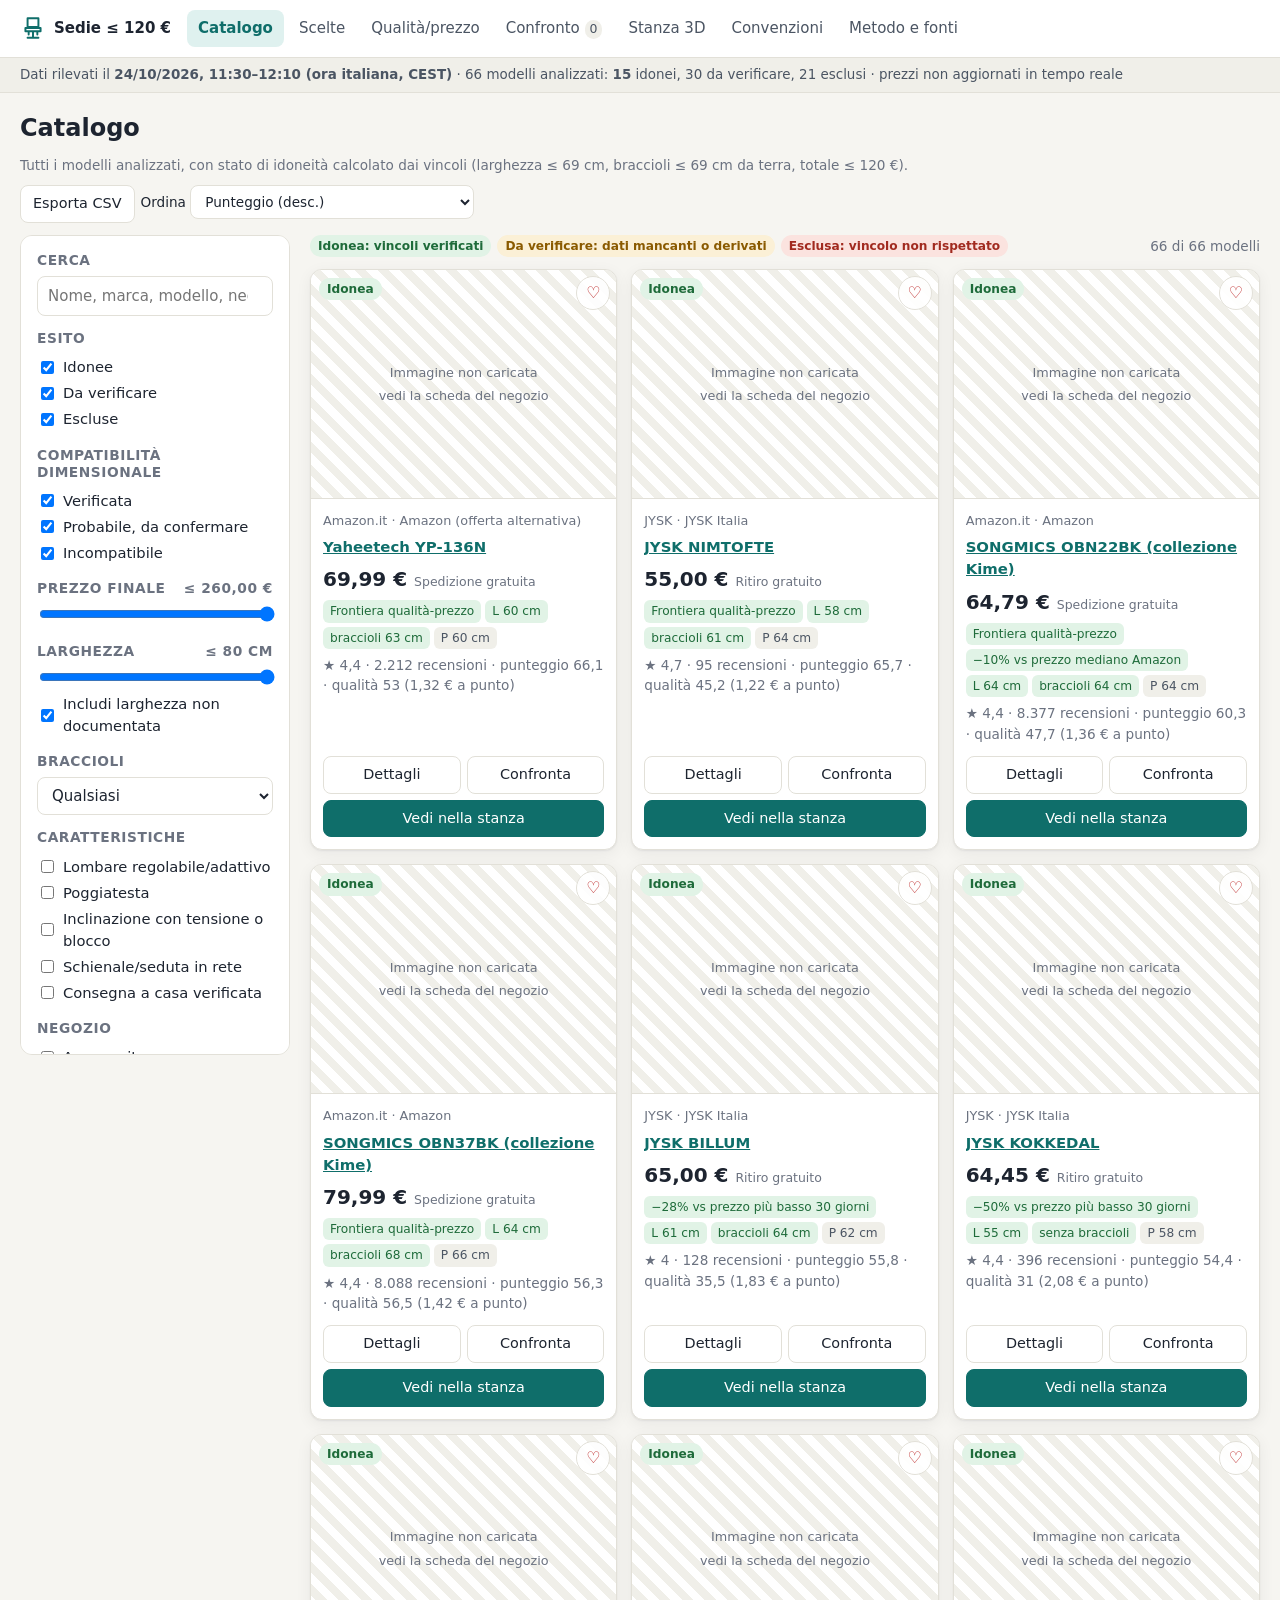
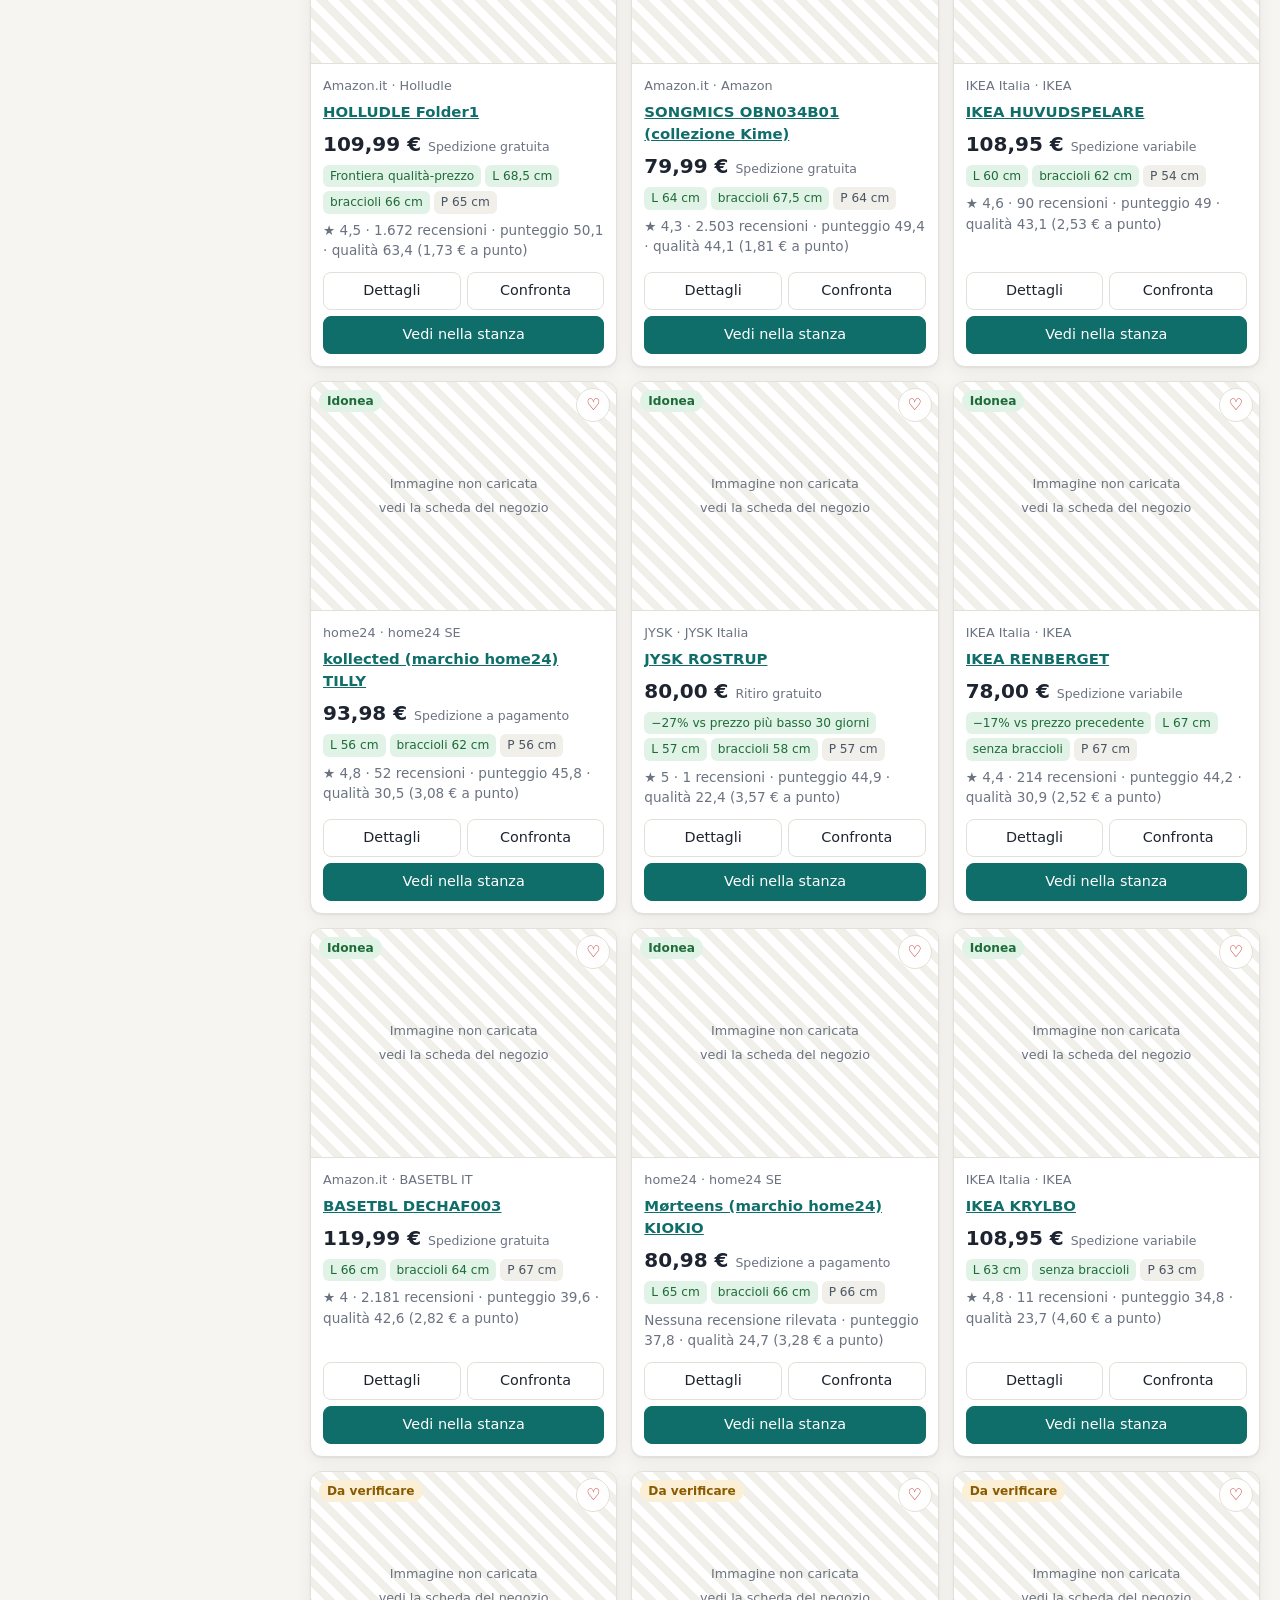
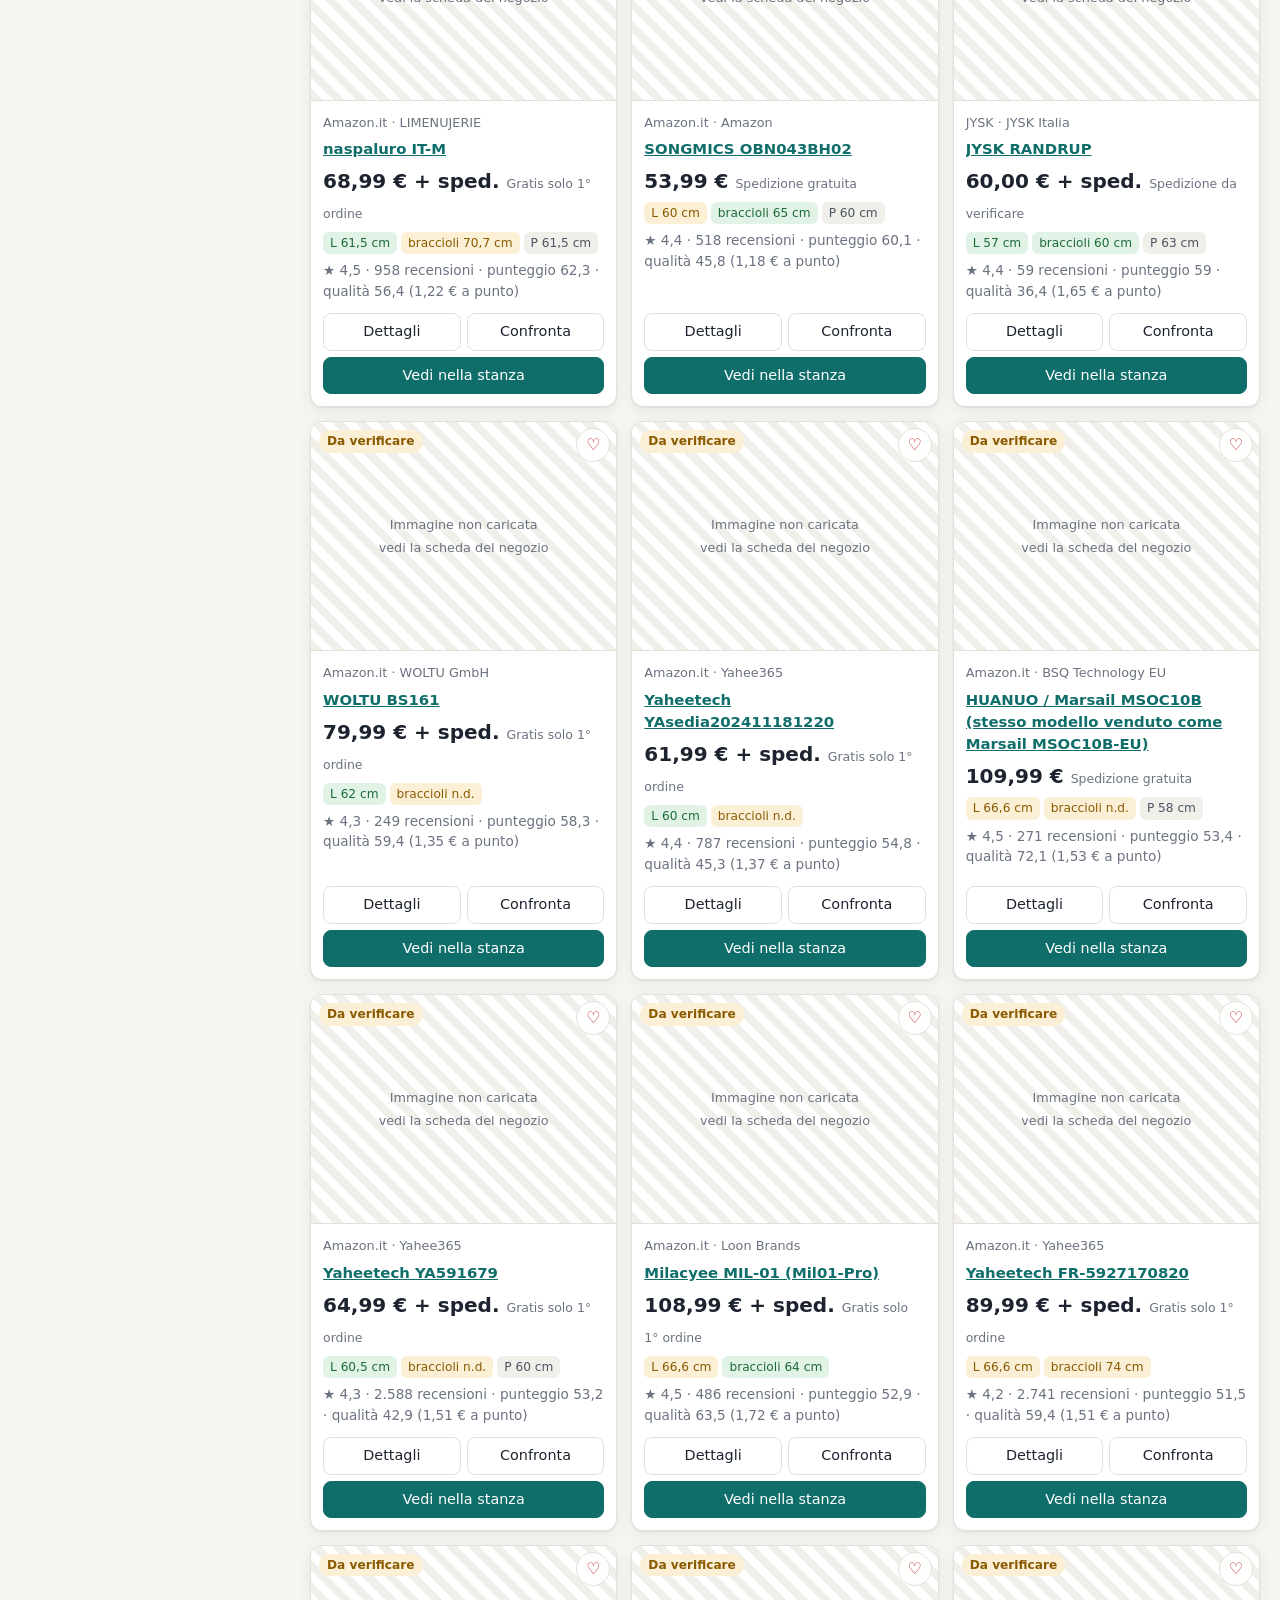
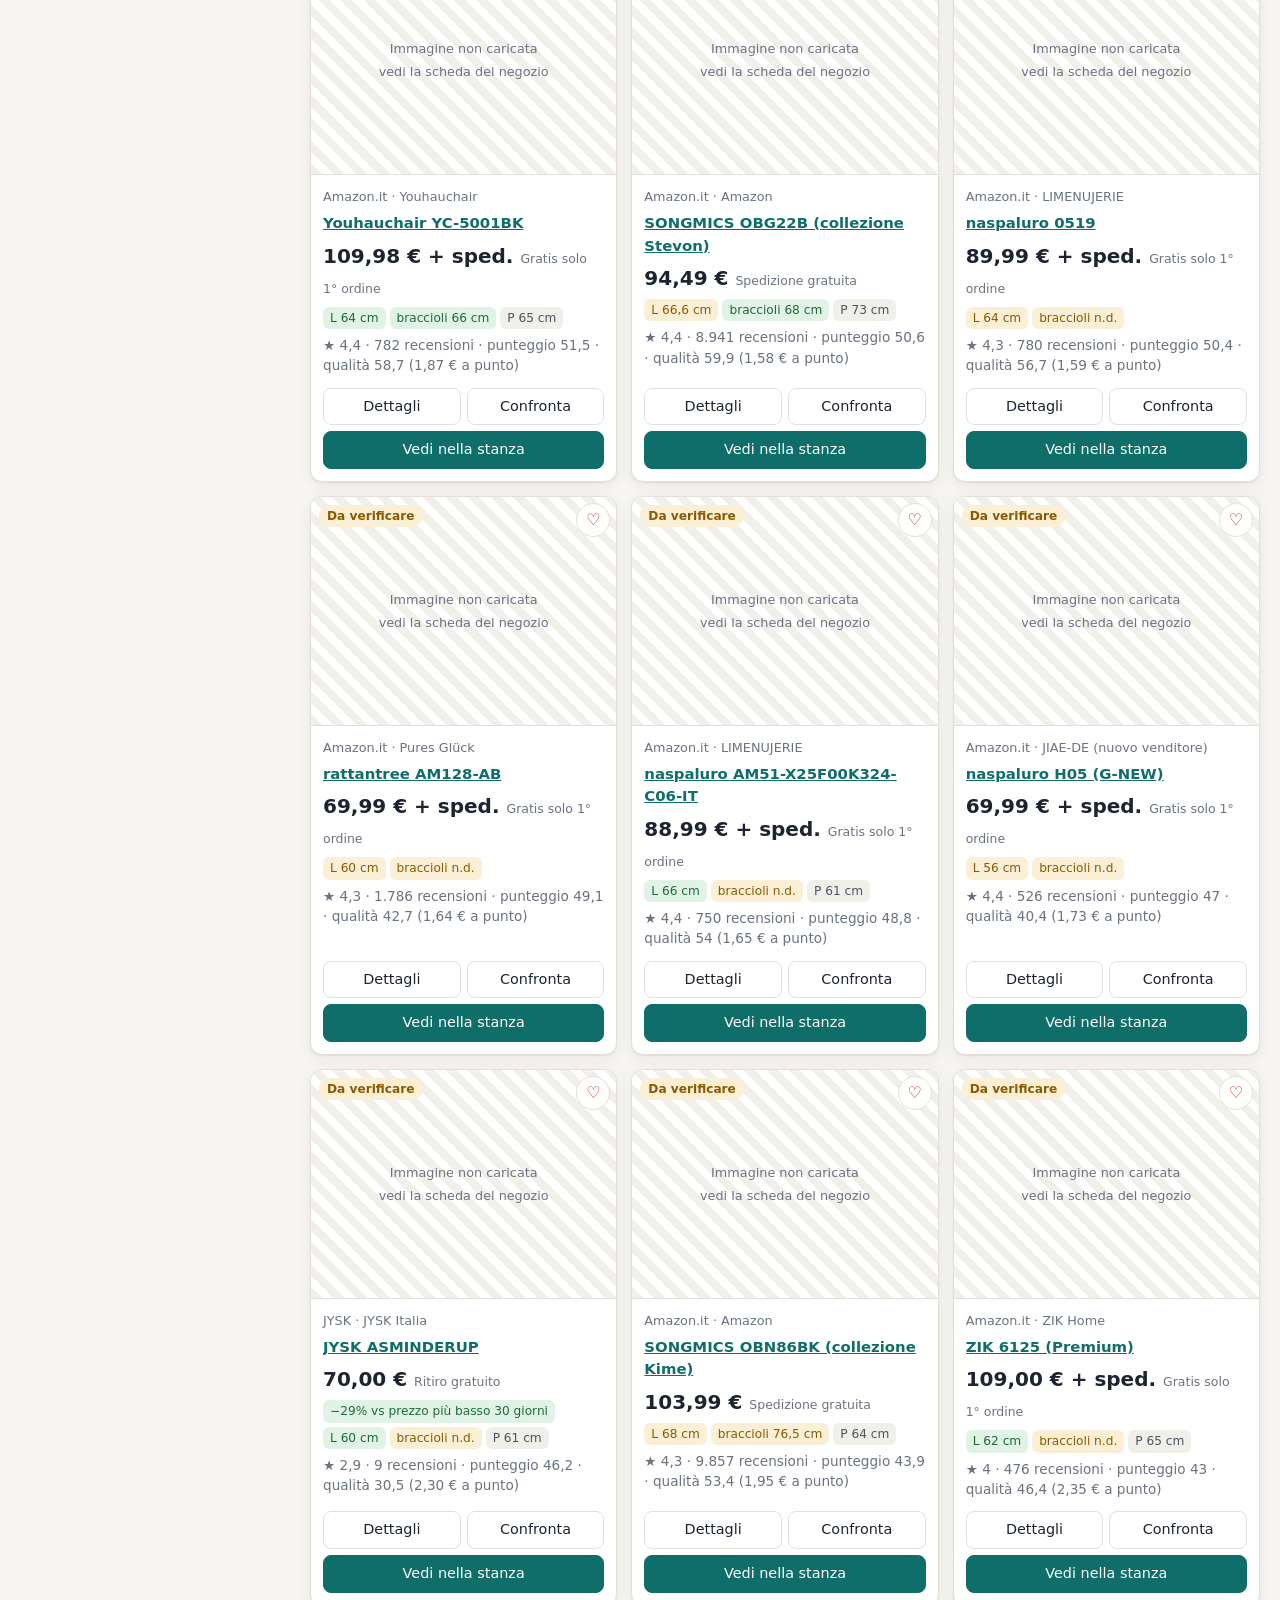
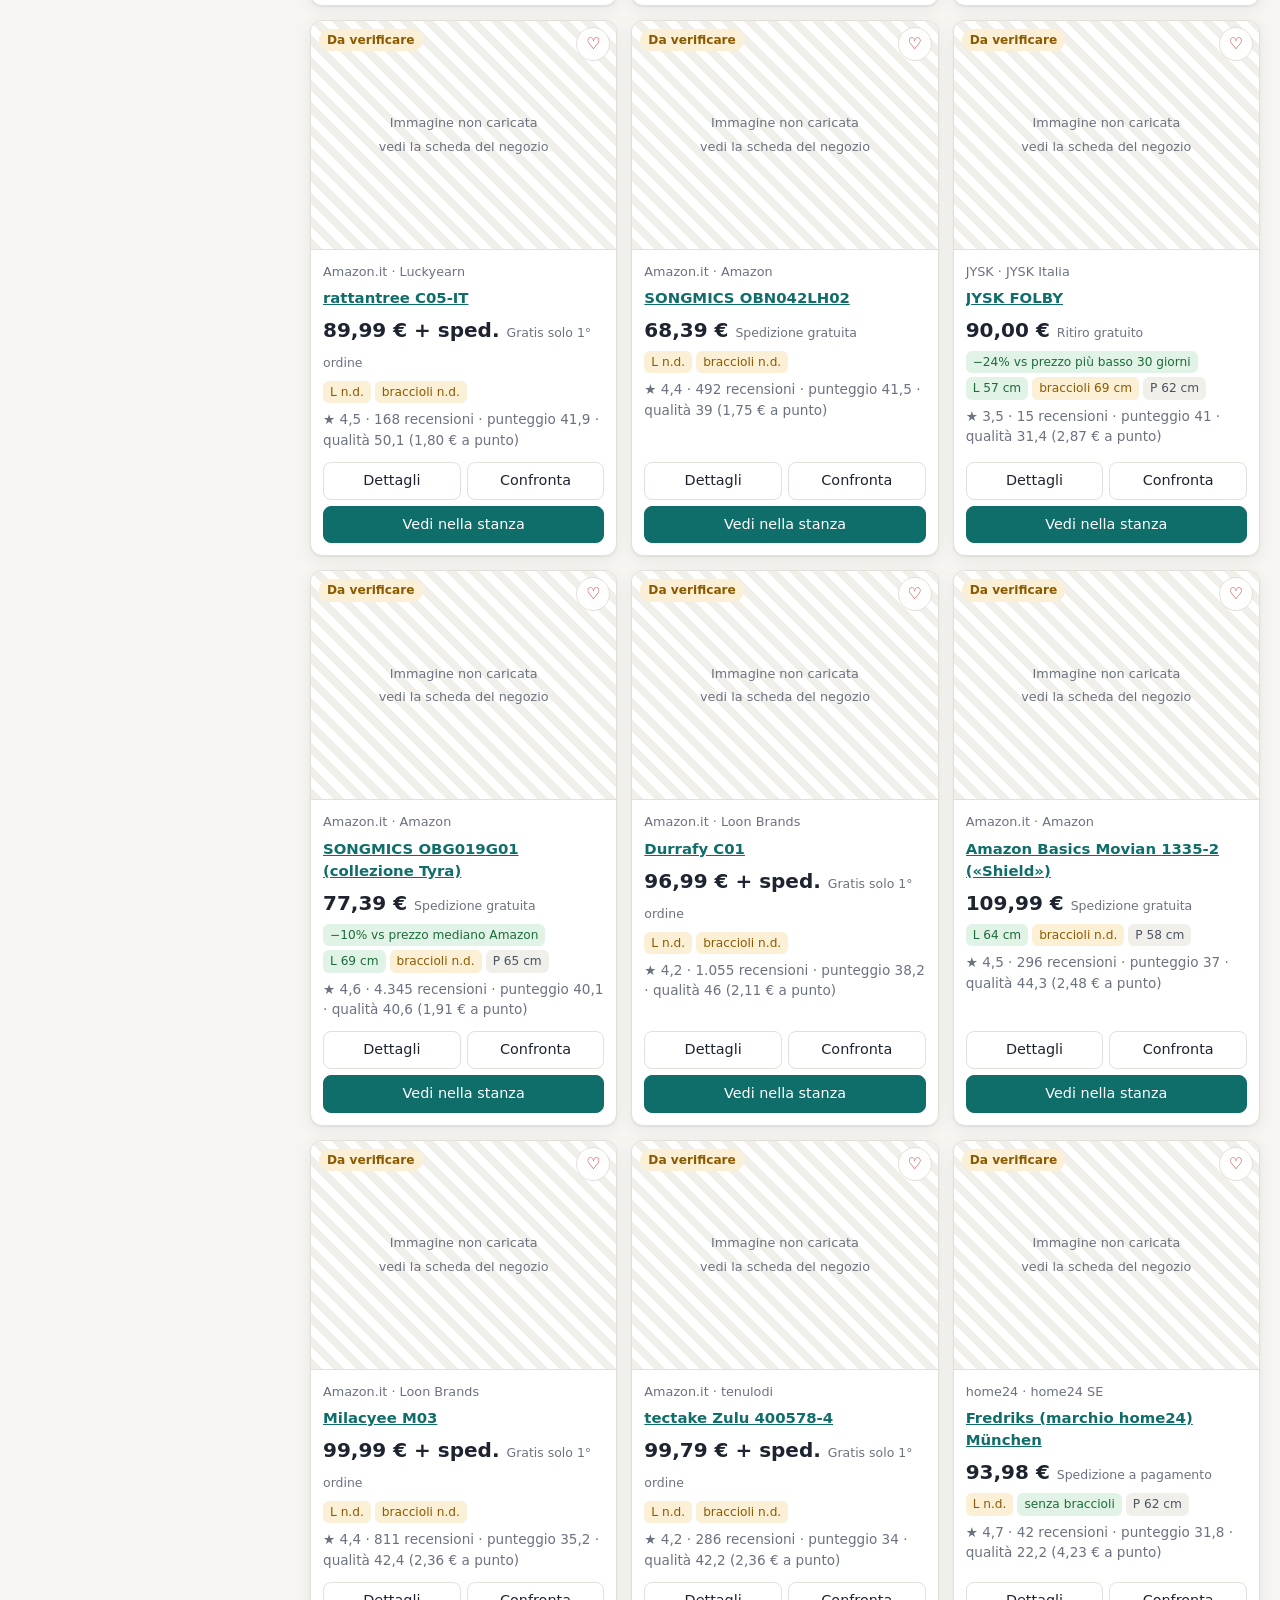
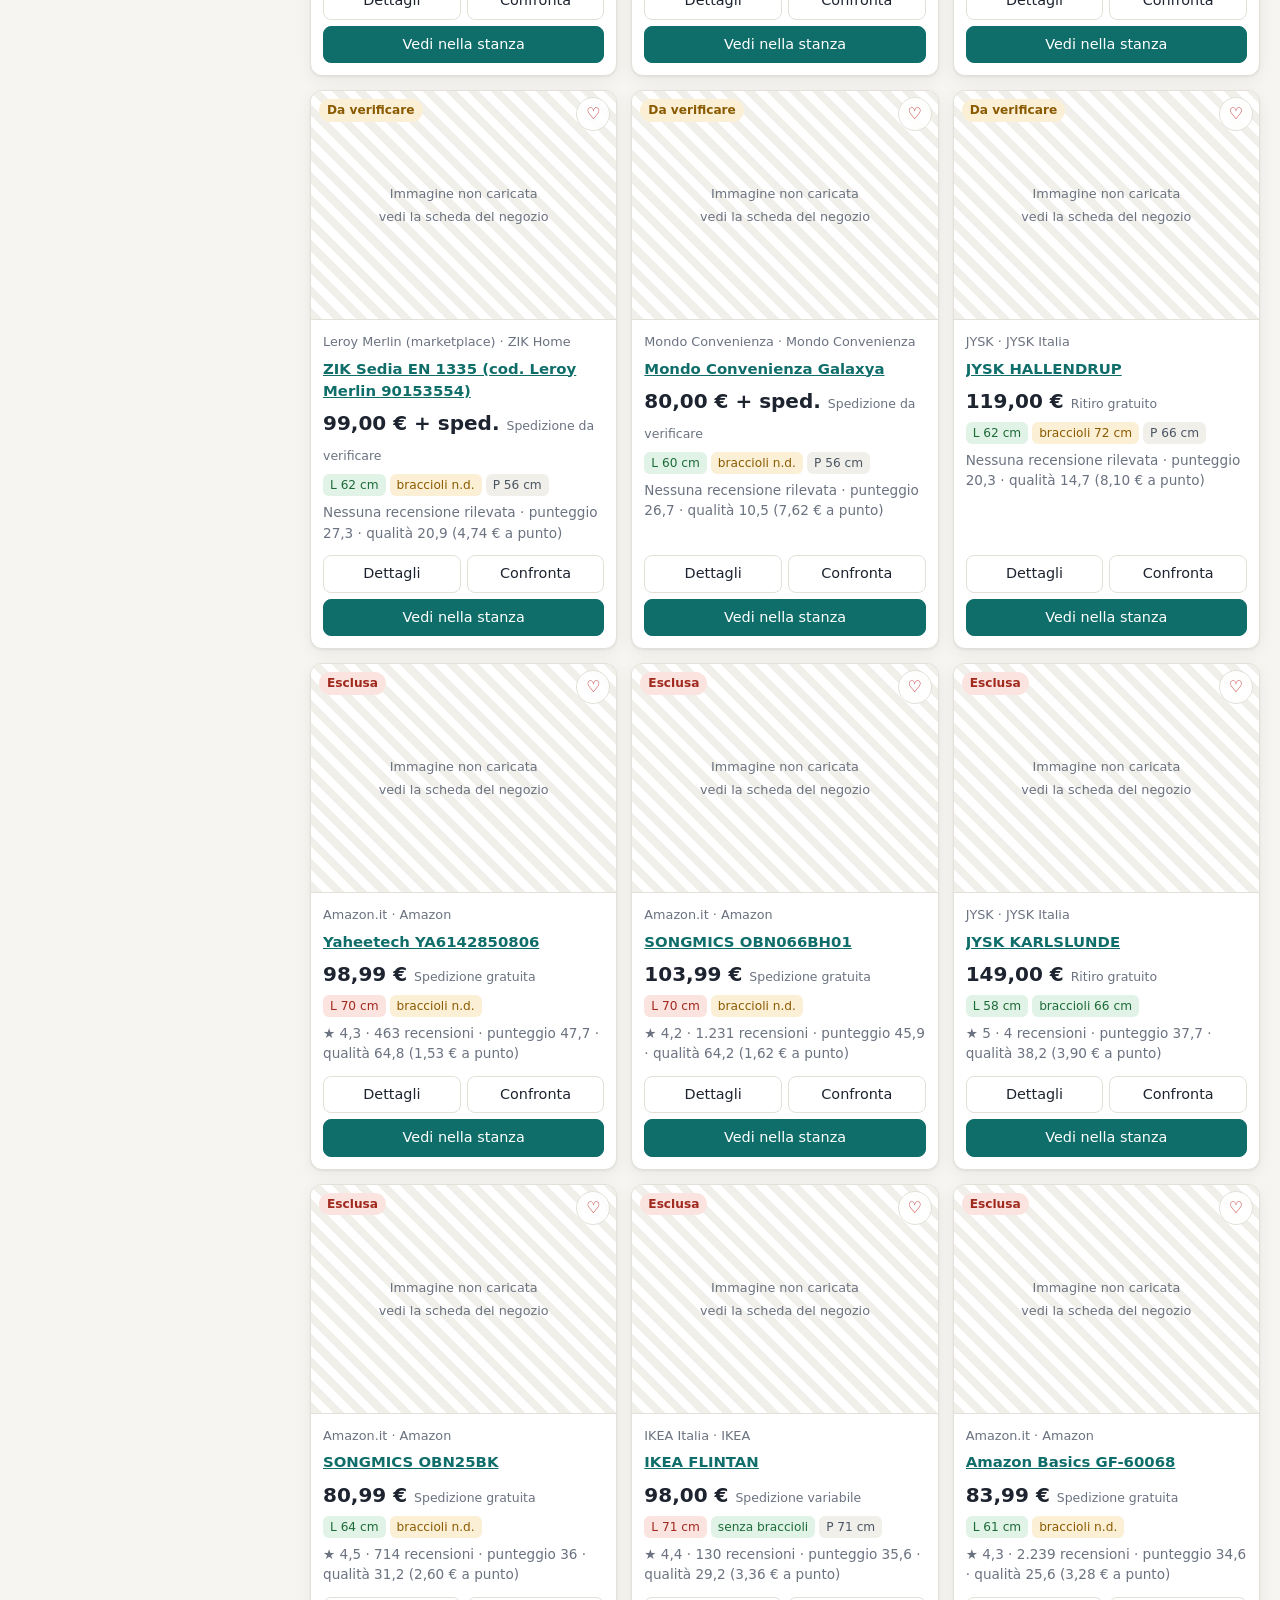
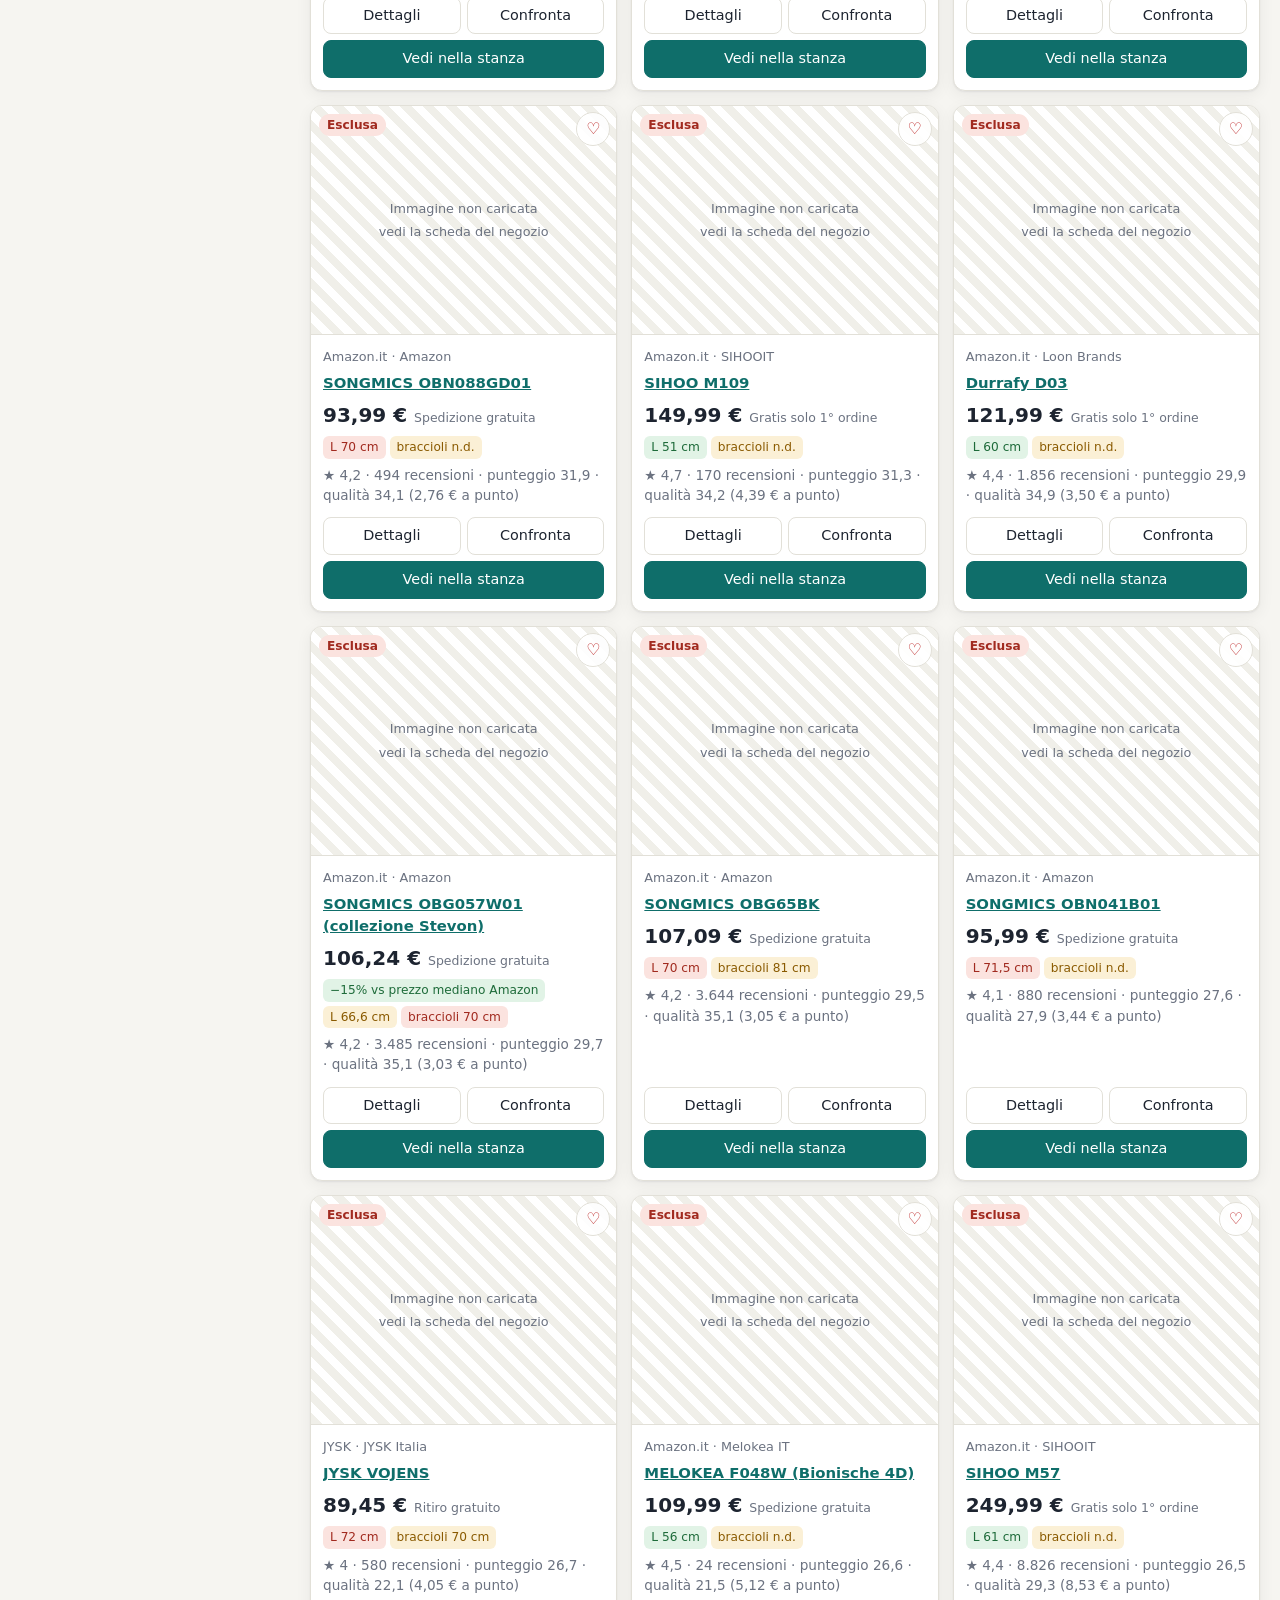
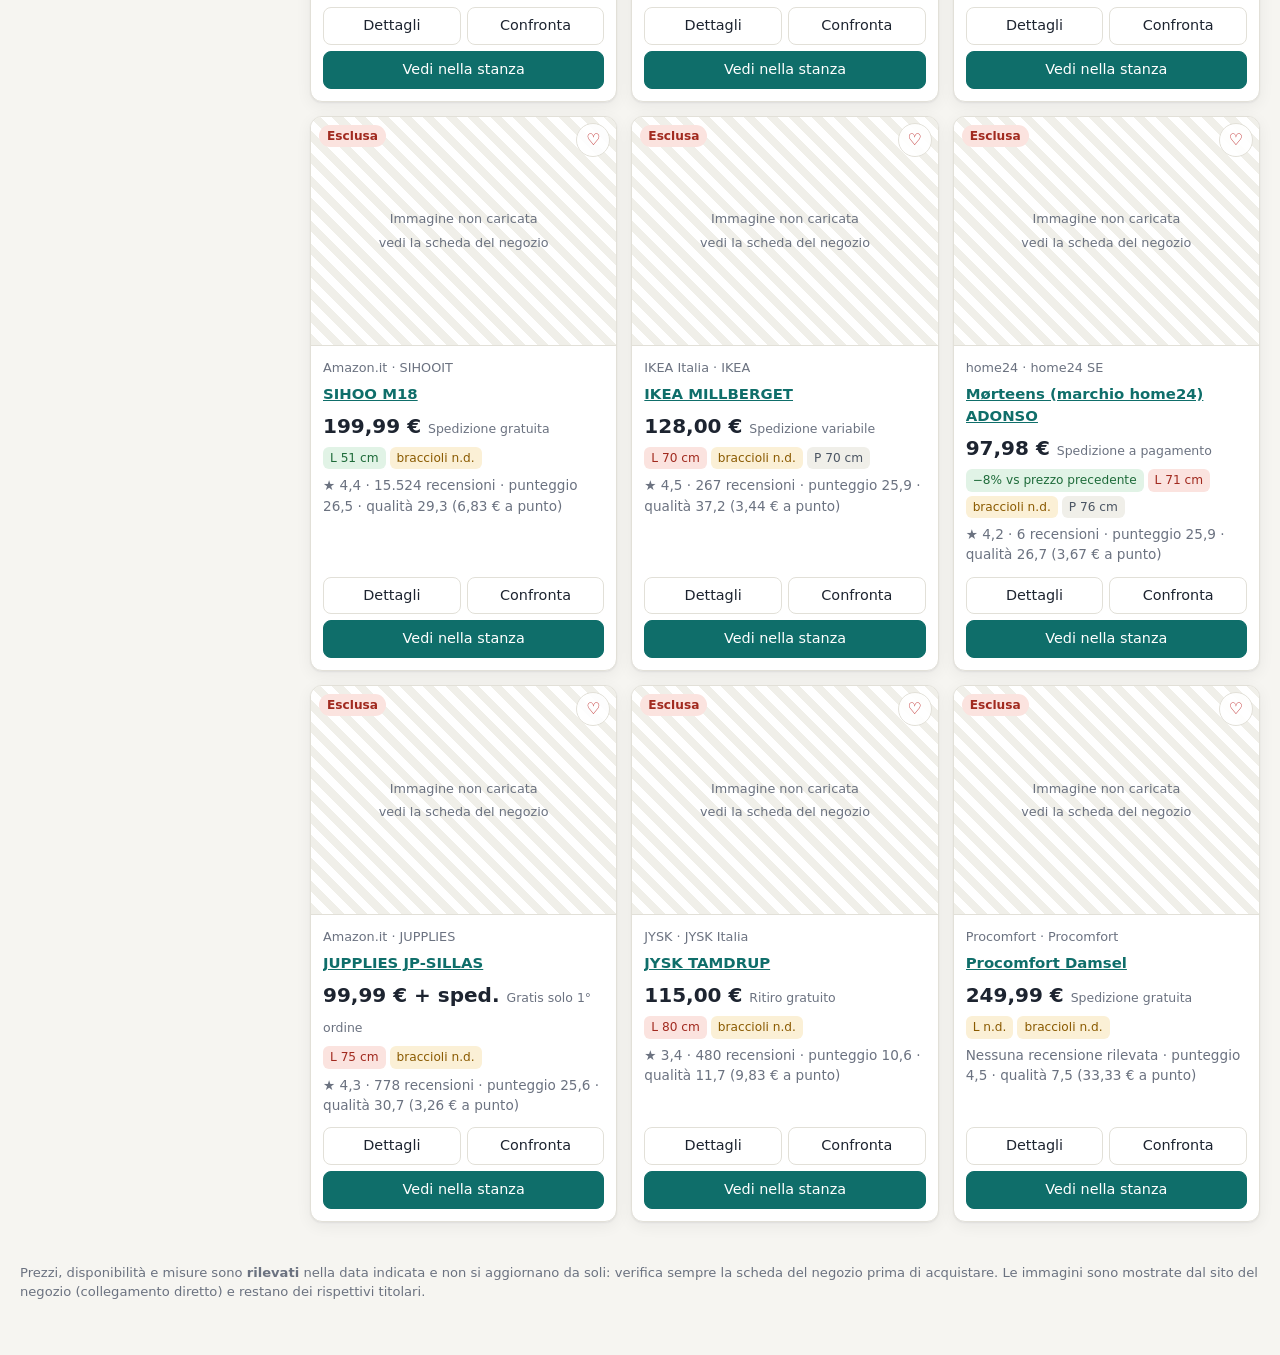
==== commit e8138b43: "Aggiunge l'analisi qualità-prezzo - Indice di qualità 0–100 senza prezzo (regolazioni, recensioni,  " ====
--- a/Sedie-120.html
+++ b/Sedie-120.html
@@ -26,6 +26,8 @@
   --bad-soft: #fbe3df;
   --shadow: 0 1px 2px rgba(20, 24, 32, .06), 0 4px 16px rgba(20, 24, 32, .06);
   --radius: 12px;
+  --q-ok: #008a7e;     /* grafico qualità-prezzo: idonee (palette validata) */
+  --q-check: #c2540a;  /* grafico qualità-prezzo: da verificare */
   color-scheme: light;
 }
 @media (prefers-color-scheme: dark) {
@@ -34,6 +36,7 @@
     --line: #2f3540; --accent: #3fb8b1; --accent-ink: #062523; --accent-soft: #163634;
     --ok: #6fd294; --ok-soft: #173826; --warn: #f0c060; --warn-soft: #3a2f14; --bad: #ff8a7a; --bad-soft: #3d1d19;
     --shadow: 0 1px 2px rgba(0,0,0,.3), 0 4px 16px rgba(0,0,0,.25);
+    --q-ok: #1fa89e; --q-check: #d9722f;
     color-scheme: dark;
   }
 }
@@ -103,6 +106,7 @@
 .price small { font-size: .78rem; font-weight: 500; color: var(--ink-3); }
 .chips { display: flex; flex-wrap: wrap; gap: 4px; }
 .chip { font-size: .76rem; padding: 2px 7px; border-radius: 6px; background: var(--surface-2); color: var(--ink-2); white-space: nowrap; }
+a.chip { text-decoration: none; }
 .chip.ok { background: var(--ok-soft); color: var(--ok); } .chip.warn { background: var(--warn-soft); color: var(--warn); } .chip.bad { background: var(--bad-soft); color: var(--bad); }
 .chair-card .actions { margin-top: auto; padding-top: 6px; display: grid; grid-template-columns: 1fr 1fr; gap: 6px; }
 .placeholder-img { width: 100%; height: 100%; display: flex; flex-direction: column; align-items: center; justify-content: center; gap: 4px; color: var(--ink-3); font-size: .8rem; text-align: center; padding: 10px; background: repeating-linear-gradient(45deg, var(--surface-2), var(--surface-2) 8px, var(--surface) 8px, var(--surface) 16px); }
@@ -134,6 +138,32 @@
 .pick { padding: 14px; display: flex; gap: 12px; }
 .pick img, .pick .placeholder-img { width: 96px; height: 96px; object-fit: contain; background: #fff; border-radius: 8px; flex: none; }
 .pick .kicker { font-size: .78rem; text-transform: uppercase; letter-spacing: .05em; color: var(--accent); font-weight: 700; }
+
+/* Qualità/prezzo */
+.stat-row { display: grid; grid-template-columns: repeat(auto-fit, minmax(220px, 1fr)); gap: 14px; }
+.stat { background: var(--surface); border: 1px solid var(--line); border-radius: var(--radius); padding: 14px 16px; }
+.stat-label { font-size: .8rem; text-transform: uppercase; letter-spacing: .04em; color: var(--ink-3); font-weight: 600; }
+.stat-value { font-size: 1.7rem; font-weight: 700; line-height: 1.2; margin: 2px 0; }
+.stat-value small { font-size: .85rem; font-weight: 500; color: var(--ink-3); }
+.chart-legend { gap: 16px; font-size: .86rem; color: var(--ink-2); margin-bottom: 6px; }
+.chart-legend span { display: inline-flex; align-items: center; gap: 6px; }
+.chart-wrap { position: relative; width: 100%; min-height: 280px; }
+.vchart { display: block; overflow: visible; font: 12px system-ui, -apple-system, "Segoe UI", Roboto, sans-serif; touch-action: manipulation; }
+.vchart .grid { stroke: var(--line); stroke-width: 1; }
+.vchart .budget { stroke: var(--ink-3); stroke-width: 1; }
+.vchart .tick { fill: var(--ink-3); font-variant-numeric: tabular-nums; }
+.vchart .axis-title { fill: var(--ink-2); font-weight: 600; }
+.vchart .plabel { fill: var(--ink); font-weight: 600; paint-order: stroke; stroke: var(--surface); stroke-width: 3px; stroke-linejoin: round; pointer-events: none; }
+.frontier-line { fill: none; stroke: var(--q-ok); stroke-width: 2; stroke-linejoin: round; opacity: .75; }
+.pt-ok { fill: var(--q-ok); stroke: var(--surface); stroke-width: 2; }
+.pt-check { fill: var(--surface); stroke: var(--q-check); stroke-width: 2; }
+.vchart a { cursor: pointer; outline: none; }
+.vchart a.hover circle, .vchart a:focus-visible circle { stroke: var(--ink); stroke-width: 2.5; }
+.tip { position: absolute; z-index: 5; max-width: 260px; padding: 8px 10px; border-radius: 8px; background: var(--surface); border: 1px solid var(--line); box-shadow: var(--shadow); font-size: .82rem; line-height: 1.4; pointer-events: none; }
+table.vtable { border-collapse: collapse; width: 100%; min-width: 560px; }
+table.vtable th, table.vtable td { border-bottom: 1px solid var(--line); padding: 7px 8px; text-align: left; vertical-align: top; font-size: .9rem; }
+table.vtable thead th { color: var(--ink-3); font-weight: 600; font-size: .8rem; text-transform: uppercase; letter-spacing: .03em; }
+table.vtable .num { text-align: right; font-variant-numeric: tabular-nums; white-space: nowrap; }
 
 /* Metodo */
 .weights label { display: grid; grid-template-columns: 1fr 160px 36px; align-items: center; gap: 10px; padding: 4px 0; }
@@ -187,7 +217,7 @@
 @media (max-width: 420px) { .grid { grid-template-columns: 1fr; } }
 
 </style>
-  <script type="importmap">{"imports": {"@app/js/data.js": "[data-uri]", "@app/js/logic/compat.js": "[data-uri]", "@app/js/logic/format.js": "[data-uri]", "@app/js/logic/geometry.js": "[data-uri]", "@app/js/logic/giftcard.js": "[data-uri]", "@app/js/logic/score.js": "[data-uri]", "@app/js/main.js": "[data-uri]", "@app/js/state.js": "[data-uri]", "@app/js/three/scene3d.js": "[data-uri]", "@app/js/ui/catalog.js": "[data-uri]", "@app/js/ui/compare.js": "[data-uri]", "@app/js/ui/conventions.js": "[data-uri]", "@app/js/ui/detail.js": "[data-uri]", "@app/js/ui/dom.js": "[data-uri]", "@app/js/ui/method.js": "[data-uri]", "@app/js/ui/picks.js": "[data-uri]", "@app/js/ui/room.js": "[data-uri]", "@app/js/ui/schematic.js": "[data-uri]", "three": "[data-uri]